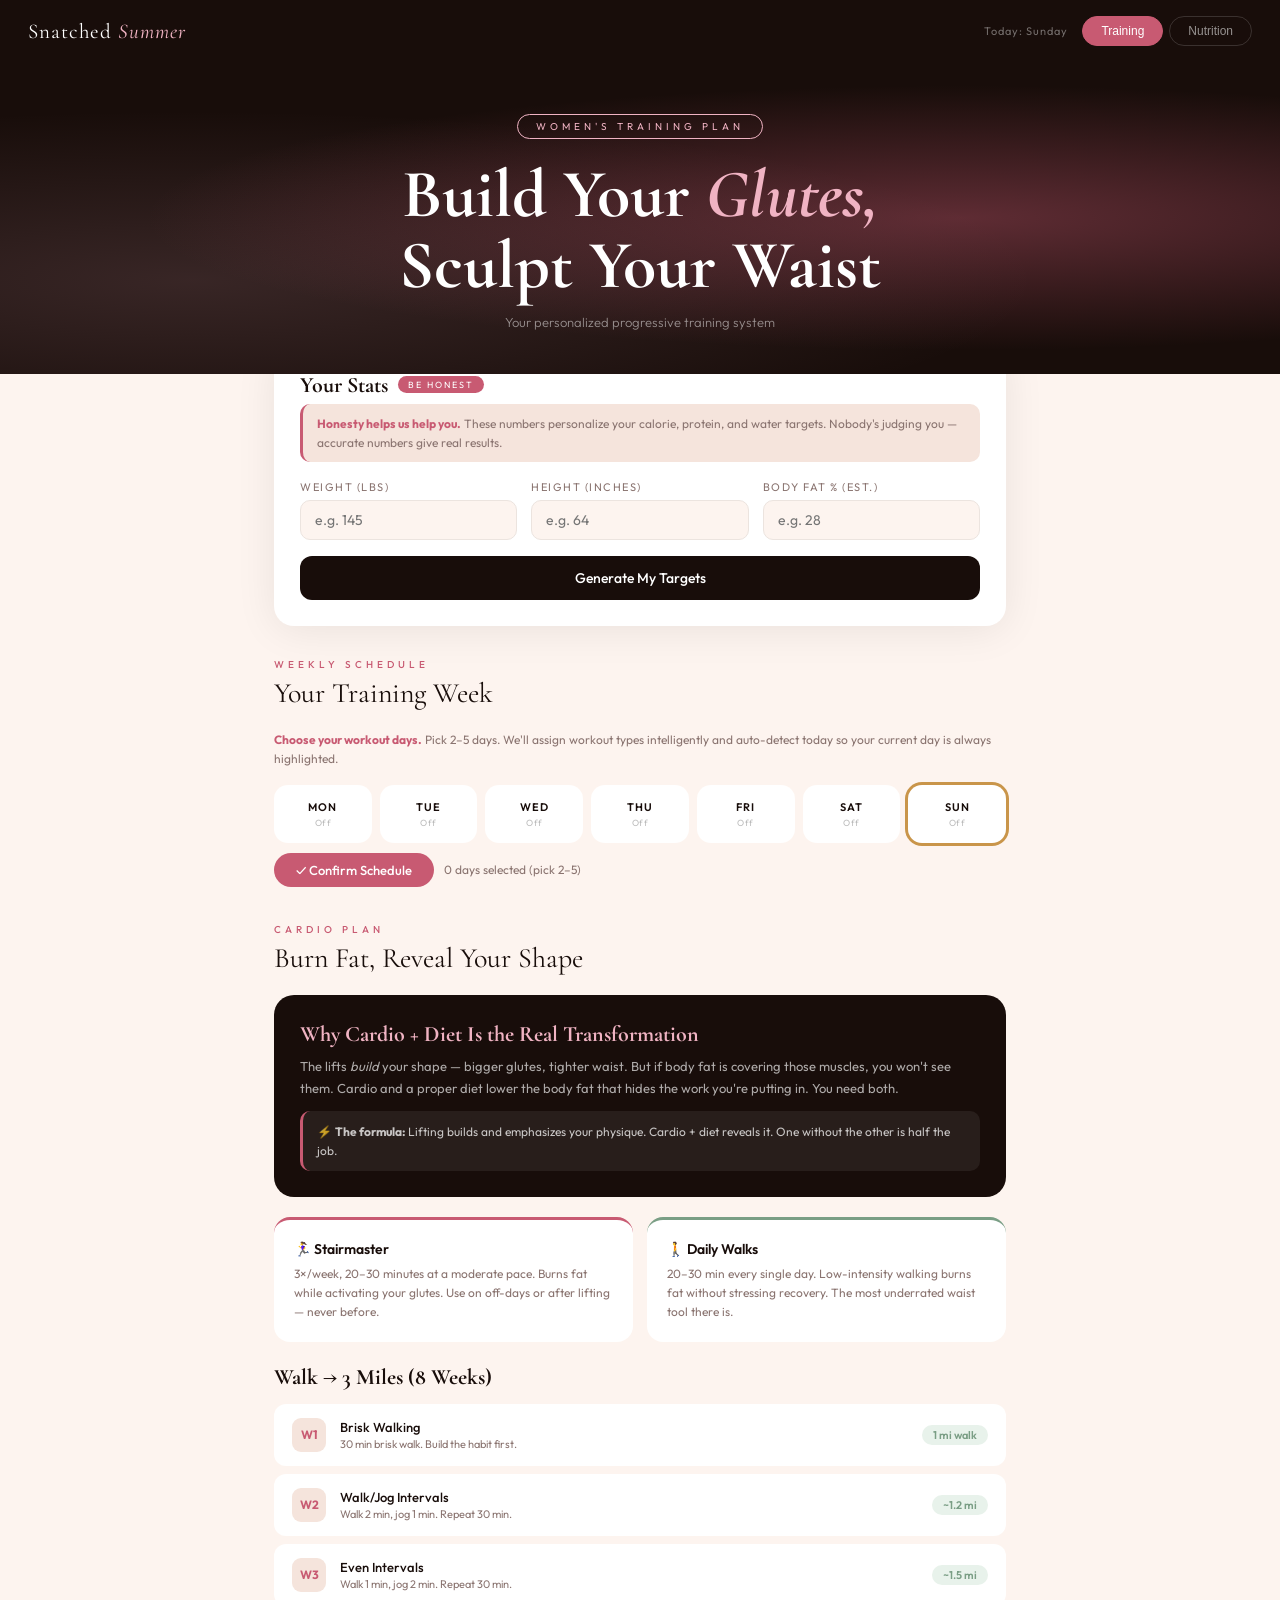
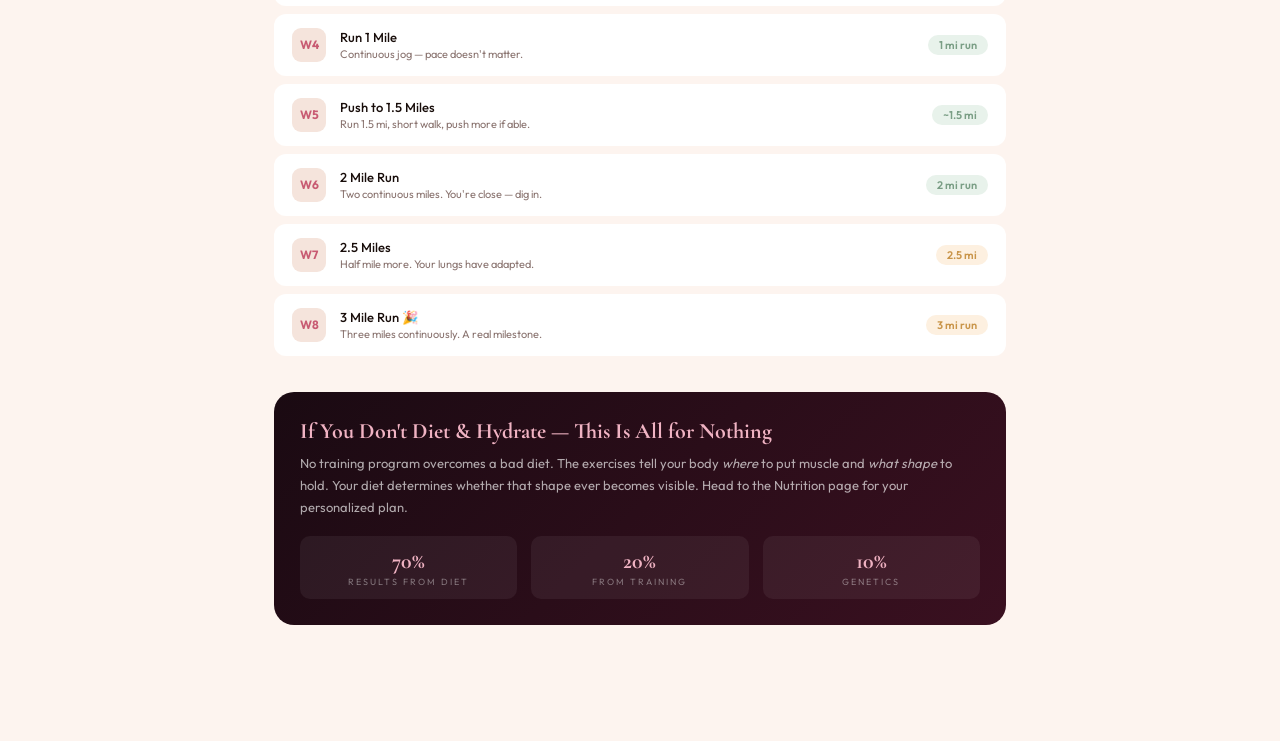
==== index.html @ 0fcd96d8 "Rename snatched_summer.html to index.html" ====
<!DOCTYPE html>
<html lang="en">
<head>
<meta charset="UTF-8">
<meta name="viewport" content="width=device-width, initial-scale=1.0">
<title>Snatched Summer</title>
<link href="https://fonts.googleapis.com/css2?family=Cormorant+Garamond:ital,wght@0,600;0,700;1,600&family=Outfit:wght@300;400;500;600&display=swap" rel="stylesheet">
<style>
:root{
  --bg:#fdf4ef;--deep:#180d0a;--rose:#c85a72;--blush:#f0b3c3;
  --nude:#f5e4dc;--sage:#7a9e85;--gold:#c9954a;--card:#fff;--text2:#8a7470;
}
*{margin:0;padding:0;box-sizing:border-box;}
body{background:var(--bg);color:var(--deep);font-family:'Outfit',sans-serif;min-height:100vh;}

/* NAV */
.nav{display:flex;align-items:center;justify-content:space-between;padding:16px 28px;background:var(--deep);position:sticky;top:0;z-index:200;}
.nav-logo{font-family:'Cormorant Garamond',serif;font-size:21px;color:#fff;letter-spacing:1px;}
.nav-logo span{color:var(--blush);font-style:italic;}
.nav-tabs{display:flex;gap:6px;}
.nav-tab{padding:7px 18px;border-radius:100px;font-size:12px;font-weight:500;cursor:pointer;border:1.5px solid rgba(255,255,255,0.15);color:rgba(255,255,255,0.55);background:transparent;transition:all .2s;}
.nav-tab.active{background:var(--rose);border-color:var(--rose);color:#fff;}
.nav-day{font-size:11px;color:rgba(255,255,255,.4);letter-spacing:1px;}

/* PAGES */
.page{display:none;animation:fadeIn .4s ease;}
.page.active{display:block;}
@keyframes fadeIn{from{opacity:0;transform:translateY(10px);}to{opacity:1;transform:translateY(0);}}

/* HERO */
.hero{background:var(--deep);padding:52px 32px 44px;position:relative;overflow:hidden;text-align:center;}
.hero::before{content:'';position:absolute;inset:0;background:radial-gradient(ellipse at 75% 50%,rgba(200,90,114,.4) 0%,transparent 60%),radial-gradient(ellipse at 15% 70%,rgba(240,179,195,.15) 0%,transparent 55%);}
.hero-inner{position:relative;max-width:680px;margin:0 auto;}
.hero-pill{display:inline-block;border:1px solid var(--blush);color:var(--blush);font-size:10px;letter-spacing:4px;text-transform:uppercase;padding:5px 18px;border-radius:100px;margin-bottom:20px;}
.hero h1{font-family:'Cormorant Garamond',serif;font-size:clamp(36px,7vw,68px);color:#fff;line-height:1.05;}
.hero h1 em{color:var(--blush);}
.hero-sub{color:rgba(255,255,255,.5);font-size:13px;margin-top:12px;font-weight:300;}

/* CARDS & LAYOUT */
.stats-box{max-width:780px;margin:-28px auto 32px;padding:0 24px;}
.stats-card{background:#fff;border-radius:20px;padding:26px;box-shadow:0 4px 40px rgba(0,0,0,.08);}
.stats-header{display:flex;align-items:center;gap:10px;margin-bottom:6px;}
.stats-header h2{font-family:'Cormorant Garamond',serif;font-size:22px;}
.stats-tag{background:var(--rose);color:#fff;font-size:9px;letter-spacing:2px;text-transform:uppercase;padding:3px 10px;border-radius:100px;}
.honest-note{font-size:12px;color:var(--text2);margin-bottom:18px;line-height:1.6;padding:10px 14px;background:var(--nude);border-radius:10px;border-left:3px solid var(--rose);}
.honest-note strong{color:var(--rose);}
.inputs-row{display:grid;grid-template-columns:1fr 1fr 1fr;gap:14px;}
.inp-group label{font-size:11px;letter-spacing:1.5px;text-transform:uppercase;color:var(--text2);display:block;margin-bottom:6px;}
.inp-group input,.inp-group select{width:100%;border:1.5px solid #ece4df;border-radius:10px;padding:10px 14px;font-size:14px;font-family:'Outfit',sans-serif;background:var(--bg);color:var(--deep);outline:none;transition:border-color .2s;}
.inp-group input:focus,.inp-group select:focus{border-color:var(--rose);}
.stats-btn{margin-top:16px;width:100%;background:var(--deep);color:#fff;border:none;border-radius:12px;padding:13px;font-size:14px;font-weight:500;cursor:pointer;font-family:'Outfit',sans-serif;transition:background .2s;}
.stats-btn:hover{background:var(--rose);}
.stats-result{margin-top:14px;padding:14px 18px;background:linear-gradient(135deg,var(--deep),#3a1520);border-radius:12px;color:#fff;font-size:13px;line-height:1.8;display:none;}
.stats-result.show{display:block;}
.stats-result strong{color:var(--blush);}

.content{max-width:780px;margin:0 auto;padding:0 24px 80px;}
.sec-label{font-size:10px;letter-spacing:4px;text-transform:uppercase;color:var(--rose);margin-bottom:5px;font-weight:500;}
.sec-title{font-family:'Cormorant Garamond',serif;font-size:28px;margin-bottom:20px;}

/* WEEK STRIP */
.week-strip{display:grid;grid-template-columns:repeat(7,1fr);gap:8px;margin-bottom:10px;}
.day-pill{background:var(--card);border:2px solid transparent;border-radius:14px;padding:13px 5px;text-align:center;cursor:pointer;transition:all .2s;user-select:none;}
.day-pill:hover:not(.rest-day){border-color:var(--blush);transform:translateY(-1px);}
.day-pill.viewing{background:var(--deep) !important;border-color:var(--deep) !important;}
.day-pill.viewing .dp-name{color:var(--blush);}
.day-pill.viewing .dp-type{color:rgba(255,255,255,.5);}
.day-pill.workout-day{border-color:var(--rose);}
.day-pill.workout-day .dp-type{color:var(--rose);}
.day-pill.rest-day{background:var(--nude);cursor:default;}
.day-pill.selected-build{background:var(--rose);border-color:var(--rose);}
.day-pill.selected-build .dp-name,.day-pill.selected-build .dp-type{color:#fff;}
.day-pill.today-marker{box-shadow:0 0 0 3px var(--gold);}
.dp-name{font-size:11px;font-weight:600;letter-spacing:1px;text-transform:uppercase;}
.dp-type{font-size:9px;color:#bbb;margin-top:3px;letter-spacing:.5px;}
.today-label{font-size:10px;color:var(--gold);text-align:center;margin-bottom:16px;letter-spacing:1px;}

/* BUILDER */
.schedule-hint{font-size:12px;color:var(--text2);margin-bottom:16px;line-height:1.6;}
.schedule-hint strong{color:var(--rose);}
.builder-actions{display:flex;gap:10px;margin-bottom:32px;flex-wrap:wrap;align-items:center;}
.build-btn{padding:9px 22px;border-radius:100px;font-size:13px;font-weight:500;cursor:pointer;border:none;font-family:'Outfit',sans-serif;transition:all .2s;}
.build-btn.primary{background:var(--rose);color:#fff;}
.build-btn.primary:hover{background:#a8445a;}
.build-btn.secondary{background:var(--nude);color:var(--rose);}
.build-btn.secondary:hover{background:#ead4c8;}
.build-btn.ghost{background:transparent;color:var(--text2);border:1.5px solid #ddd;}
.build-count{font-size:12px;color:var(--text2);padding:8px 0;}
.schedule-legend{display:flex;gap:16px;flex-wrap:wrap;margin-bottom:20px;}
.legend-item{display:flex;align-items:center;gap:6px;font-size:11px;color:var(--text2);}
.legend-dot{width:10px;height:10px;border-radius:50%;}
.legend-dot.ld-w{background:var(--rose);}
.legend-dot.ld-r{background:#d4c5be;}
.legend-dot.ld-v{background:var(--deep);}
.legend-dot.ld-t{background:var(--gold);}

/* WORKOUT PANEL */
.workout-panel{min-height:280px;}
.workout-section{display:none;}
.workout-section.active{display:block;animation:fadeIn .3s ease;}
.ex-grid{display:grid;gap:14px;margin-bottom:28px;}
.ex-card{background:var(--card);border-radius:16px;padding:18px 20px;display:grid;grid-template-columns:46px 1fr;align-items:start;gap:14px;border:1.5px solid transparent;transition:all .2s;}
.ex-card:hover{border-color:var(--blush);box-shadow:0 4px 20px rgba(200,90,114,.08);}
.ex-num{width:46px;height:46px;background:var(--nude);border-radius:12px;display:flex;align-items:center;justify-content:center;font-family:'Cormorant Garamond',serif;font-size:19px;font-weight:700;color:var(--rose);flex-shrink:0;margin-top:2px;}
.ex-card.star .ex-num{background:var(--deep);color:var(--blush);}
.ex-body{display:flex;flex-direction:column;gap:6px;}
.ex-top{display:flex;align-items:center;justify-content:space-between;gap:10px;flex-wrap:wrap;}
.ex-info h3{font-size:14px;font-weight:500;}
.ex-info p{font-size:11.5px;color:var(--text2);line-height:1.5;margin-top:3px;}
.ex-badge{background:var(--nude);border-radius:100px;padding:4px 12px;font-size:11px;font-weight:600;color:var(--rose);white-space:nowrap;flex-shrink:0;}
.ex-card.star .ex-badge{background:var(--blush);color:var(--deep);}
.ex-progress-row{display:flex;align-items:center;gap:10px;flex-wrap:wrap;}
.ex-weight-tag{background:#f0f8f2;color:var(--sage);font-size:11px;font-weight:600;padding:3px 10px;border-radius:100px;}
.ex-week-tag{background:#fdf0e0;color:var(--gold);font-size:10px;padding:3px 10px;border-radius:100px;}
.progress-bar-wrap{height:4px;background:#f0e8e5;border-radius:10px;overflow:hidden;margin-top:4px;}
.progress-bar{height:4px;background:linear-gradient(90deg,var(--rose),var(--blush));border-radius:10px;transition:width .6s ease;}

.rest-card{background:var(--nude);border-radius:16px;padding:28px;text-align:center;}
.rest-card h3{font-family:'Cormorant Garamond',serif;font-size:24px;margin-bottom:8px;}
.rest-card p{font-size:13px;color:var(--text2);line-height:1.7;}

/* PROGRESS BANNER */
.progress-banner{background:linear-gradient(135deg,var(--deep),#2e1020);border-radius:16px;padding:20px 22px;margin-bottom:28px;display:flex;align-items:center;gap:16px;flex-wrap:wrap;}
.pb-text h3{font-family:'Cormorant Garamond',serif;font-size:20px;color:#fff;margin-bottom:3px;}
.pb-text p{font-size:12px;color:rgba(255,255,255,.55);}
.pb-stats{display:flex;gap:20px;margin-left:auto;}
.pb-stat{text-align:center;}
.pb-num{font-family:'Cormorant Garamond',serif;font-size:22px;color:var(--blush);font-weight:700;}
.pb-label{font-size:9px;color:rgba(255,255,255,.4);text-transform:uppercase;letter-spacing:1.5px;}

/* MILESTONE CARD */
.milestone-card{border-radius:16px;padding:24px;text-align:center;margin-bottom:28px;border:2px dashed;}
.milestone-card.goal-reached{background:#f0f8f2;border-color:var(--sage);}
.milestone-card.plateau{background:#fdf6e8;border-color:var(--gold);}
.milestone-card h3{font-family:'Cormorant Garamond',serif;font-size:22px;margin-bottom:8px;}
.milestone-card p{font-size:13px;color:var(--text2);line-height:1.7;max-width:500px;margin:0 auto 16px;}
.restart-btn{padding:10px 24px;border-radius:100px;border:none;cursor:pointer;font-size:13px;font-weight:500;font-family:'Outfit',sans-serif;background:var(--deep);color:#fff;transition:all .2s;}
.restart-btn:hover{background:var(--rose);}

/* FITNESS TEST MODAL */
.modal-overlay{position:fixed;inset:0;background:rgba(24,13,10,.7);z-index:500;display:flex;align-items:center;justify-content:center;padding:20px;backdrop-filter:blur(4px);}
.modal-overlay.hidden{display:none;}
.modal{background:#fff;border-radius:24px;width:100%;max-width:600px;max-height:90vh;overflow-y:auto;padding:32px;}
.modal-header{margin-bottom:20px;}
.modal-header h2{font-family:'Cormorant Garamond',serif;font-size:28px;margin-bottom:6px;}
.modal-header p{font-size:13px;color:var(--text2);line-height:1.6;}
.test-step{display:none;}
.test-step.active{display:block;animation:fadeIn .3s ease;}
.test-ex{background:var(--nude);border-radius:14px;padding:18px;margin-bottom:16px;}
.test-ex h4{font-size:14px;font-weight:600;margin-bottom:4px;}
.test-ex p{font-size:12px;color:var(--text2);line-height:1.5;margin-bottom:12px;}
.test-input-row{display:grid;grid-template-columns:1fr 1fr;gap:10px;}
.test-input-row label{font-size:10px;letter-spacing:1.5px;text-transform:uppercase;color:var(--text2);display:block;margin-bottom:5px;}
.test-input-row input{width:100%;border:1.5px solid #ddd;border-radius:8px;padding:9px 12px;font-size:14px;font-family:'Outfit',sans-serif;background:#fff;color:var(--deep);outline:none;}
.test-input-row input:focus{border-color:var(--rose);}
.modal-nav{display:flex;justify-content:space-between;align-items:center;margin-top:20px;gap:10px;}
.modal-btn{padding:10px 24px;border-radius:100px;border:none;cursor:pointer;font-size:13px;font-weight:500;font-family:'Outfit',sans-serif;transition:all .2s;}
.modal-btn.primary{background:var(--rose);color:#fff;}
.modal-btn.primary:hover{background:#a8445a;}
.modal-btn.secondary{background:var(--nude);color:var(--text2);}
.modal-step-count{font-size:12px;color:var(--text2);}
.test-progress{height:4px;background:#f0e8e5;border-radius:10px;margin-bottom:22px;overflow:hidden;}
.test-progress-fill{height:4px;background:var(--rose);border-radius:10px;transition:width .4s ease;}

/* CARDIO */
.cardio-block{margin:36px 0;}
.cardio-intro{background:var(--deep);border-radius:20px;padding:26px;color:#fff;margin-bottom:20px;}
.cardio-intro h3{font-family:'Cormorant Garamond',serif;font-size:22px;color:var(--blush);margin-bottom:8px;}
.cardio-intro p{font-size:13px;color:rgba(255,255,255,.65);line-height:1.7;}
.fat-note{margin-top:12px;padding:11px 14px;background:rgba(255,255,255,.07);border-radius:10px;border-left:3px solid var(--rose);font-size:12px;color:rgba(255,255,255,.75);line-height:1.6;}
.cardio-grid{display:grid;grid-template-columns:1fr 1fr;gap:14px;}
.cardio-card{background:var(--card);border-radius:16px;padding:20px;border-top:3px solid var(--rose);}
.cardio-card.sage{border-top-color:var(--sage);}
.cardio-card h4{font-size:14px;font-weight:600;margin-bottom:6px;}
.cardio-card p{font-size:12px;color:var(--text2);line-height:1.6;}
.run-prog{margin-top:22px;}
.run-prog h3{font-family:'Cormorant Garamond',serif;font-size:22px;margin-bottom:14px;}
.run-weeks{display:grid;gap:8px;}
.run-week{background:var(--card);border-radius:12px;padding:14px 18px;display:grid;grid-template-columns:34px 1fr auto;align-items:center;gap:14px;}
.rw-num{width:34px;height:34px;background:var(--nude);border-radius:9px;display:flex;align-items:center;justify-content:center;font-weight:700;font-size:12px;color:var(--rose);flex-shrink:0;}
.rw-info h4{font-size:13px;font-weight:500;margin-bottom:2px;}
.rw-info p{font-size:11px;color:var(--text2);}
.rw-badge{font-size:11px;font-weight:600;color:var(--sage);background:#e8f2eb;padding:3px 11px;border-radius:100px;white-space:nowrap;}
.rw-badge.gold{color:var(--gold);background:#fdf0e0;}

/* DIET WARNING */
.diet-warning{background:linear-gradient(135deg,#1a0a12,#3a1020);border-radius:20px;padding:26px;margin:36px 0;color:#fff;}
.diet-warning h3{font-family:'Cormorant Garamond',serif;font-size:22px;color:var(--blush);margin-bottom:8px;}
.diet-warning p{font-size:13px;color:rgba(255,255,255,.65);line-height:1.7;}
.dw-stats{display:grid;grid-template-columns:1fr 1fr 1fr;gap:14px;margin-top:18px;}
.dw-stat{text-align:center;padding:12px;background:rgba(255,255,255,.06);border-radius:10px;}
.dw-stat-num{font-family:'Cormorant Garamond',serif;font-size:22px;color:var(--blush);font-weight:700;}
.dw-stat-label{font-size:9px;color:rgba(255,255,255,.4);letter-spacing:2px;text-transform:uppercase;margin-top:2px;}

/* ===== DIET PAGE ===== */
.diet-hero{background:linear-gradient(135deg,var(--deep),#2a0f1a);padding:52px 32px 44px;text-align:center;position:relative;overflow:hidden;}
.diet-hero::before{content:'';position:absolute;inset:0;background:radial-gradient(ellipse at 30% 60%,rgba(122,158,133,.25) 0%,transparent 60%);}
.diet-hero-inner{position:relative;max-width:640px;margin:0 auto;}
.diet-hero h1{font-family:'Cormorant Garamond',serif;font-size:clamp(34px,6vw,62px);color:#fff;line-height:1.1;}
.diet-hero h1 em{color:var(--sage);font-style:italic;}
.diet-hero p{color:rgba(255,255,255,.5);font-size:13px;margin-top:12px;}
.diet-stats-box{max-width:780px;margin:-28px auto 32px;padding:0 24px;}
.diet-stats-card{background:#fff;border-radius:20px;padding:26px;box-shadow:0 4px 40px rgba(0,0,0,.08);}
.diet-stats-card h2{font-family:'Cormorant Garamond',serif;font-size:22px;margin-bottom:6px;}
.sage-note{font-size:12px;color:var(--text2);margin-bottom:18px;line-height:1.6;padding:10px 14px;background:#f0f8f2;border-radius:10px;border-left:3px solid var(--sage);}
.sage-note strong{color:var(--sage);}
.diet-inputs{display:grid;grid-template-columns:1fr 1fr 1fr 1fr;gap:12px;}
.diet-btn{margin-top:14px;width:100%;background:var(--sage);color:#fff;border:none;border-radius:12px;padding:13px;font-size:14px;font-weight:500;cursor:pointer;font-family:'Outfit',sans-serif;transition:background .2s;}
.diet-btn:hover{background:#5c8068;}
.diet-result{margin-top:16px;display:none;}
.diet-result.show{display:block;}
.diet-plan-grid{display:grid;grid-template-columns:1fr 1fr;gap:12px;margin-bottom:16px;}
.dp-card{background:var(--card);border-radius:14px;padding:20px;border-top:3px solid var(--sage);}
.dp-card.rose-t{border-top-color:var(--rose);}
.dp-card.gold-t{border-top-color:var(--gold);}
.dp-card h4{font-size:11px;font-weight:600;margin-bottom:6px;text-transform:uppercase;letter-spacing:1px;color:var(--text2);}
.big-num{font-family:'Cormorant Garamond',serif;font-size:34px;font-weight:700;color:var(--deep);}
.big-unit{font-size:13px;color:var(--text2);}
.dp-card p{font-size:11.5px;color:var(--text2);margin-top:4px;line-height:1.5;}
.meal-plan{background:var(--card);border-radius:14px;padding:22px;margin-bottom:12px;}
.meal-plan h4{font-family:'Cormorant Garamond',serif;font-size:20px;margin-bottom:12px;}
.meal-row{display:flex;align-items:flex-start;gap:10px;padding:9px 0;border-bottom:1px solid #f5eeea;}
.meal-row:last-child{border-bottom:none;}
.meal-time{font-size:10px;font-weight:600;letter-spacing:1.5px;text-transform:uppercase;color:var(--rose);min-width:60px;padding-top:2px;}
.meal-text{font-size:13px;line-height:1.5;color:var(--deep);}
.meal-cals{font-size:11px;color:var(--text2);margin-left:auto;white-space:nowrap;padding-top:2px;}
.diet-content{max-width:780px;margin:0 auto;padding:0 24px 80px;}
.basics-grid{display:grid;grid-template-columns:1fr 1fr;gap:12px;margin-bottom:28px;}
.basic-card{background:var(--card);border-radius:14px;padding:20px;}
.basic-icon{font-size:24px;margin-bottom:8px;}
.basic-card h4{font-size:14px;font-weight:600;margin-bottom:5px;}
.basic-card p{font-size:12px;color:var(--text2);line-height:1.6;}
.snacks-grid{display:grid;grid-template-columns:1fr 1fr 1fr;gap:10px;margin-bottom:28px;}
.snack-card{background:var(--card);border-radius:12px;padding:16px;text-align:center;}
.snack-emoji{font-size:28px;margin-bottom:6px;}
.snack-card h4{font-size:13px;font-weight:500;margin-bottom:3px;}
.snack-card p{font-size:11px;color:var(--text2);line-height:1.5;}
.snack-badge{display:inline-block;margin-top:7px;background:var(--nude);color:var(--rose);font-size:10px;font-weight:600;padding:3px 10px;border-radius:100px;}
.hydration-bar{background:var(--deep);border-radius:18px;padding:26px;color:#fff;margin-bottom:28px;}
.hydration-bar h3{font-family:'Cormorant Garamond',serif;font-size:22px;color:#7dcfaa;margin-bottom:8px;}
.hydration-bar p{font-size:13px;color:rgba(255,255,255,.65);line-height:1.7;}
.hydration-tips{display:grid;grid-template-columns:1fr 1fr 1fr;gap:12px;margin-top:16px;}
.ht{background:rgba(255,255,255,.07);border-radius:10px;padding:12px;}
.ht-icon{font-size:18px;margin-bottom:5px;}
.ht h5{font-size:12px;font-weight:500;margin-bottom:3px;}
.ht p{font-size:11px;color:rgba(255,255,255,.5);line-height:1.5;}

@media(max-width:580px){
  .inputs-row,.diet-inputs{grid-template-columns:1fr 1fr;}
  .cardio-grid,.diet-plan-grid,.basics-grid{grid-template-columns:1fr;}
  .snacks-grid{grid-template-columns:1fr 1fr;}
  .dw-stats,.hydration-tips{grid-template-columns:1fr;}
  .week-strip{gap:4px;}
  .dp-name{font-size:9px;}
  .pb-stats{margin-left:0;width:100%;}
  .test-input-row{grid-template-columns:1fr;}
}
</style>
</head>
<body>

<!-- FITNESS TEST MODAL -->
<div class="modal-overlay hidden" id="test-modal">
  <div class="modal">
    <div class="modal-header">
      <h2>🏋️ Fitness Baseline Test</h2>
      <p>Before we build your progressive plan, we need to know your current strength. Be honest — this is your starting line, not your finish line. Every great physique started exactly where you are.</p>
    </div>
    <div class="test-progress"><div class="test-progress-fill" id="test-progress-fill" style="width:0%"></div></div>
    <div id="test-steps"></div>
    <div class="modal-nav">
      <button class="modal-btn secondary" id="test-back-btn" onclick="testNav(-1)">← Back</button>
      <span class="modal-step-count" id="test-step-count">Step 1 of 5</span>
      <button class="modal-btn primary" id="test-next-btn" onclick="testNav(1)">Next →</button>
    </div>
  </div>
</div>

<!-- NAV -->
<nav class="nav">
  <div class="nav-logo">Snatched <span>Summer</span></div>
  <div style="display:flex;align-items:center;gap:14px;">
    <span class="nav-day" id="nav-today-label"></span>
    <div class="nav-tabs">
      <button class="nav-tab active" onclick="showPage('training')">Training</button>
      <button class="nav-tab" onclick="showPage('diet')">Nutrition</button>
    </div>
  </div>
</nav>

<!-- =================== TRAINING PAGE =================== -->
<div id="page-training" class="page active">
  <div class="hero">
    <div class="hero-inner">
      <div class="hero-pill">Women's Training Plan</div>
      <h1>Build Your <em>Glutes,</em><br>Sculpt Your Waist</h1>
      <p class="hero-sub">Your personalized progressive training system</p>
    </div>
  </div>

  <!-- STATS INPUT -->
  <div class="stats-box">
    <div class="stats-card">
      <div class="stats-header">
        <h2>Your Stats</h2>
        <div class="stats-tag">Be Honest</div>
      </div>
      <p class="honest-note"><strong>Honesty helps us help you.</strong> These numbers personalize your calorie, protein, and water targets. Nobody's judging you — accurate numbers give real results.</p>
      <div class="inputs-row">
        <div class="inp-group"><label>Weight (lbs)</label><input type="number" id="t-weight" placeholder="e.g. 145"></div>
        <div class="inp-group"><label>Height (inches)</label><input type="number" id="t-height" placeholder="e.g. 64"></div>
        <div class="inp-group"><label>Body Fat % (est.)</label><input type="number" id="t-bf" placeholder="e.g. 28"></div>
      </div>
      <button class="stats-btn" onclick="calcTrainingStats()">Generate My Targets</button>
      <div class="stats-result" id="training-result"></div>
    </div>
  </div>

  <div class="content">
    <!-- PROGRESS BANNER (shown after test) -->
    <div id="progress-banner" style="display:none;"></div>
    <!-- MILESTONE (goal reached / plateau) -->
    <div id="milestone-banner" style="display:none;"></div>

    <!-- SCHEDULE -->
    <div class="sec-label">Weekly Schedule</div>
    <div class="sec-title">Your Training Week</div>
    <div id="today-hint" class="today-label" style="display:none;"></div>

    <div id="build-mode">
      <p class="schedule-hint"><strong>Choose your workout days.</strong> Pick 2–5 days. We'll assign workout types intelligently and auto-detect today so your current day is always highlighted.</p>
      <div class="week-strip" id="build-strip">
        <div class="day-pill" data-day="mon" onclick="toggleBuildDay('mon')"><div class="dp-name">Mon</div><div class="dp-type">Off</div></div>
        <div class="day-pill" data-day="tue" onclick="toggleBuildDay('tue')"><div class="dp-name">Tue</div><div class="dp-type">Off</div></div>
        <div class="day-pill" data-day="wed" onclick="toggleBuildDay('wed')"><div class="dp-name">Wed</div><div class="dp-type">Off</div></div>
        <div class="day-pill" data-day="thu" onclick="toggleBuildDay('thu')"><div class="dp-name">Thu</div><div class="dp-type">Off</div></div>
        <div class="day-pill" data-day="fri" onclick="toggleBuildDay('fri')"><div class="dp-name">Fri</div><div class="dp-type">Off</div></div>
        <div class="day-pill" data-day="sat" onclick="toggleBuildDay('sat')"><div class="dp-name">Sat</div><div class="dp-type">Off</div></div>
        <div class="day-pill" data-day="sun" onclick="toggleBuildDay('sun')"><div class="dp-name">Sun</div><div class="dp-type">Off</div></div>
      </div>
      <div class="builder-actions">
        <button class="build-btn primary" onclick="confirmSchedule()">✓ Confirm Schedule</button>
        <span class="build-count" id="build-count">0 days selected (pick 2–5)</span>
      </div>
    </div>

    <div id="view-mode" style="display:none;">
      <div class="schedule-legend">
        <div class="legend-item"><div class="legend-dot ld-w"></div>Workout Day</div>
        <div class="legend-item"><div class="legend-dot ld-r"></div>Rest Day</div>
        <div class="legend-item"><div class="legend-dot ld-v"></div>Viewing</div>
        <div class="legend-item"><div class="legend-dot ld-t"></div>Today</div>
      </div>
      <div class="week-strip" id="view-strip"></div>
      <div class="builder-actions">
        <button class="build-btn secondary" onclick="resetSchedule()">✎ Change Schedule</button>
        <button class="build-btn ghost" onclick="openTestModal()">↺ Redo Baseline Test</button>
      </div>
    </div>

    <!-- WORKOUT PANEL -->
    <div class="workout-panel" id="workout-panel" style="display:none;">
      <!-- glutes -->
      <div class="workout-section" id="ws-glutes">
        <div class="sec-label" id="lbl-glutes">Day — 45 mins</div>
        <div class="sec-title">🍑 Glute Builder</div>
        <div class="ex-grid" id="exg-glutes"></div>
      </div>
      <!-- waist -->
      <div class="workout-section" id="ws-waist">
        <div class="sec-label" id="lbl-waist">Day — 40 mins</div>
        <div class="sec-title">✨ Waist Sculptor</div>
        <div class="ex-grid" id="exg-waist"></div>
      </div>
      <!-- full -->
      <div class="workout-section" id="ws-full">
        <div class="sec-label" id="lbl-full">Day — 50 mins</div>
        <div class="sec-title">💥 Full Combo</div>
        <div class="ex-grid" id="exg-full"></div>
      </div>
      <!-- active -->
      <div class="workout-section" id="ws-active">
        <div class="sec-label" id="lbl-active">Day</div>
        <div class="sec-title">🚶 Active / Cardio</div>
        <div class="rest-card">
          <h3>Low-Intensity Active Day</h3>
          <p>30–45 min walk, 20 min stairmaster, or any easy movement you enjoy. This burns fat without touching recovery. Consistency here compounds massively over 8–12 weeks.</p>
        </div>
      </div>
      <!-- rest -->
      <div class="workout-section" id="ws-rest">
        <div class="sec-title" style="margin-top:4px;">😴 Rest Day</div>
        <div class="rest-card">
          <h3>Recovery is Part of the Program</h3>
          <p>Your glutes grow on rest days. Stretch, foam roll, hydrate, prep your meals. This isn't laziness — it's required.</p>
        </div>
      </div>
    </div>

    <!-- CARDIO -->
    <div class="cardio-block">
      <div class="sec-label">Cardio Plan</div>
      <div class="sec-title">Burn Fat, Reveal Your Shape</div>
      <div class="cardio-intro">
        <h3>Why Cardio + Diet Is the Real Transformation</h3>
        <p>The lifts <em>build</em> your shape — bigger glutes, tighter waist. But if body fat is covering those muscles, you won't see them. Cardio and a proper diet lower the body fat that hides the work you're putting in. You need both.</p>
        <div class="fat-note">⚡ <strong>The formula:</strong> Lifting builds and emphasizes your physique. Cardio + diet reveals it. One without the other is half the job.</div>
      </div>
      <div class="cardio-grid">
        <div class="cardio-card">
          <h4>🏃‍♀️ Stairmaster</h4>
          <p>3×/week, 20–30 minutes at a moderate pace. Burns fat while activating your glutes. Use on off-days or after lifting — never before.</p>
        </div>
        <div class="cardio-card sage">
          <h4>🚶 Daily Walks</h4>
          <p>20–30 min every single day. Low-intensity walking burns fat without stressing recovery. The most underrated waist tool there is.</p>
        </div>
      </div>
      <div class="run-prog">
        <h3>Walk → 3 Miles (8 Weeks)</h3>
        <div class="run-weeks">
          <div class="run-week"><div class="rw-num">W1</div><div class="rw-info"><h4>Brisk Walking</h4><p>30 min brisk walk. Build the habit first.</p></div><div class="rw-badge">1 mi walk</div></div>
          <div class="run-week"><div class="rw-num">W2</div><div class="rw-info"><h4>Walk/Jog Intervals</h4><p>Walk 2 min, jog 1 min. Repeat 30 min.</p></div><div class="rw-badge">~1.2 mi</div></div>
          <div class="run-week"><div class="rw-num">W3</div><div class="rw-info"><h4>Even Intervals</h4><p>Walk 1 min, jog 2 min. Repeat 30 min.</p></div><div class="rw-badge">~1.5 mi</div></div>
          <div class="run-week"><div class="rw-num">W4</div><div class="rw-info"><h4>Run 1 Mile</h4><p>Continuous jog — pace doesn't matter.</p></div><div class="rw-badge">1 mi run</div></div>
          <div class="run-week"><div class="rw-num">W5</div><div class="rw-info"><h4>Push to 1.5 Miles</h4><p>Run 1.5 mi, short walk, push more if able.</p></div><div class="rw-badge">~1.5 mi</div></div>
          <div class="run-week"><div class="rw-num">W6</div><div class="rw-info"><h4>2 Mile Run</h4><p>Two continuous miles. You're close — dig in.</p></div><div class="rw-badge">2 mi run</div></div>
          <div class="run-week"><div class="rw-num">W7</div><div class="rw-info"><h4>2.5 Miles</h4><p>Half mile more. Your lungs have adapted.</p></div><div class="rw-badge gold">2.5 mi</div></div>
          <div class="run-week"><div class="rw-num">W8</div><div class="rw-info"><h4>3 Mile Run 🎉</h4><p>Three miles continuously. A real milestone.</p></div><div class="rw-badge gold">3 mi run</div></div>
        </div>
      </div>
    </div>

    <div class="diet-warning">
      <h3>If You Don't Diet & Hydrate — This Is All for Nothing</h3>
      <p>No training program overcomes a bad diet. The exercises tell your body <em>where</em> to put muscle and <em>what shape</em> to hold. Your diet determines whether that shape ever becomes visible. Head to the Nutrition page for your personalized plan.</p>
      <div class="dw-stats">
        <div class="dw-stat"><div class="dw-stat-num">70%</div><div class="dw-stat-label">Results from diet</div></div>
        <div class="dw-stat"><div class="dw-stat-num">20%</div><div class="dw-stat-label">From training</div></div>
        <div class="dw-stat"><div class="dw-stat-num">10%</div><div class="dw-stat-label">Genetics</div></div>
      </div>
    </div>
  </div>
</div>

<!-- =================== DIET PAGE =================== -->
<div id="page-diet" class="page">
  <div class="diet-hero">
    <div class="diet-hero-inner">
      <div class="hero-pill" style="border-color:#7a9e85;color:#7a9e85;">Nutrition Plan</div>
      <h1>Eat to <em>Reveal</em><br>Your Body</h1>
      <p>Diet is the 70%. Get this right and everything else clicks.</p>
    </div>
  </div>
  <div class="diet-stats-box">
    <div class="diet-stats-card">
      <h2>Generate Your Personal Plan</h2>
      <p class="sage-note"><strong>Honesty is everything here.</strong> Your calorie and water targets are calculated from real numbers. Underestimating hurts no one but you.</p>
      <div class="diet-inputs">
        <div class="inp-group"><label>Weight (lbs)</label><input type="number" id="d-weight" placeholder="e.g. 145"></div>
        <div class="inp-group"><label>Height (in)</label><input type="number" id="d-height" placeholder="e.g. 64"></div>
        <div class="inp-group"><label>Body Fat %</label><input type="number" id="d-bf" placeholder="e.g. 28"></div>
        <div class="inp-group"><label>Activity Level</label>
          <select id="d-activity">
            <option value="1.2">Mostly Sedentary</option>
            <option value="1.375" selected>Lightly Active (1–3x/wk)</option>
            <option value="1.55">Moderately Active (3–5x/wk)</option>
            <option value="1.725">Very Active (6–7x/wk)</option>
          </select>
        </div>
      </div>
      <button class="diet-btn" onclick="calcDiet()">Build My Nutrition Plan</button>
      <div class="diet-result" id="diet-result"></div>
    </div>
  </div>
  <div class="diet-content">
    <div class="sec-label">Diet 101</div>
    <div class="sec-title">The Only Things That Actually Matter</div>
    <div class="basics-grid">
      <div class="basic-card"><div class="basic-icon">⚖️</div><h4>Calorie Deficit = Fat Loss</h4><p>To lose body fat you need to eat fewer calories than you burn. No magic foods, no detox teas. Consistent deficit over time is the only thing that lowers body fat. Aim for 300–500 calories under maintenance.</p></div>
      <div class="basic-card"><div class="basic-icon">🥩</div><h4>Protein Protects Your Muscle</h4><p>When you diet, your body can break down muscle for energy if you don't eat enough protein. Eating ~0.7–1g per lb of lean mass keeps your glutes while fat comes off. Prioritize protein every meal.</p></div>
      <div class="basic-card"><div class="basic-icon">🍞</div><h4>Carbs Aren't the Enemy</h4><p>Carbs fuel your workouts. Without them, lifts suffer and energy crashes. Eat quality carbs — rice, oats, sweet potato, fruit — around your workouts. Don't eliminate them.</p></div>
      <div class="basic-card"><div class="basic-icon">🛑</div><h4>What Actually Kills Progress</h4><p>Liquid calories (drinks, alcohol, juices), ultra-processed snacks, skipping meals then binging, and underestimating portions. Fix these four things first — they account for most failed diets.</p></div>
    </div>
    <div class="hydration-bar">
      <h3>💧 Hydration Is Non-Negotiable</h3>
      <p>Dehydration causes bloating, makes body fat look worse, kills your energy in workouts, and slows fat loss. Proper hydration is one of the fastest ways to look leaner even before you lose fat. Goal: half your bodyweight in ounces daily, more on training days.</p>
      <div class="hydration-tips">
        <div class="ht"><div class="ht-icon">🌅</div><h5>Morning Habit</h5><p>16–24oz of water before your first meal. Every single day, no exceptions.</p></div>
        <div class="ht"><div class="ht-icon">🏃</div><h5>Around Training</h5><p>16oz before, sip during, 16–24oz after every session to replace what you sweat out.</p></div>
        <div class="ht"><div class="ht-icon">🍋</div><h5>Make It Easy</h5><p>Add lemon, cucumber, or mint if plain water is hard. Sugar-free electrolyte packets help too.</p></div>
      </div>
    </div>
    <div class="sec-label">Healthy Snacks</div>
    <div class="sec-title">Stuff That Actually Tastes Good</div>
    <div class="snacks-grid">
      <div class="snack-card"><div class="snack-emoji">🍫</div><h4>Greek Yogurt + Cocoa</h4><p>Creamy and tastes like dessert. Add dark chocolate chips.</p><div class="snack-badge">~18g protein</div></div>
      <div class="snack-card"><div class="snack-emoji">🥜</div><h4>Rice Cakes + Peanut Butter</h4><p>Crunchy, filling, won't wreck your calorie budget.</p><div class="snack-badge">~8g protein</div></div>
      <div class="snack-card"><div class="snack-emoji">🧀</div><h4>Cottage Cheese + Fruit</h4><p>Mix with pineapple or berries — surprisingly good.</p><div class="snack-badge">~20g protein</div></div>
      <div class="snack-card"><div class="snack-emoji">🥚</div><h4>Hard Boiled Eggs</h4><p>Prep a batch Sunday. Grab 2 whenever hunger hits.</p><div class="snack-badge">~12g protein</div></div>
      <div class="snack-card"><div class="snack-emoji">🍓</div><h4>Protein Smoothie</h4><p>Protein + frozen berries + almond milk. Tastes like a milkshake.</p><div class="snack-badge">~25g protein</div></div>
      <div class="snack-card"><div class="snack-emoji">🫙</div><h4>Hummus + Veggies</h4><p>Celery, carrots, bell pepper — crunchy and satisfying.</p><div class="snack-badge">~5g protein</div></div>
    </div>
  </div>
</div>

<script>
// ============================================================
// CONSTANTS
// ============================================================
const ALL_DAYS = ['mon','tue','wed','thu','fri','sat','sun'];
const DAY_LABELS = {mon:'Mon',tue:'Tue',wed:'Wed',thu:'Thu',fri:'Fri',sat:'Sat',sun:'Sun'};
const DAY_FULL = {mon:'Monday',tue:'Tuesday',wed:'Wednesday',thu:'Thursday',fri:'Friday',sat:'Saturday',sun:'Sunday'};
const JS_DAY_MAP = [6,0,1,2,3,4,5]; // JS Sunday=0 -> our index sun=6

const WORKOUT_SEQUENCES = {2:['glutes','full'],3:['glutes','waist','full'],4:['glutes','waist','full','glutes'],5:['glutes','waist','full','glutes','active']};

// Exercise definitions per workout type
const EXERCISES = {
  glutes: [
    {id:'hip_thrust', name:'Hip Thrusts / Glute Bridge', desc:'Back on bench or floor, drive hips up and squeeze hard at the top. The #1 glute exercise.', star:true, baseReps:15, baseSets:4, weightable:true, goalWeek:12},
    {id:'rdl', name:'Romanian Deadlifts', desc:'Hinge at hips, feel the hamstring/glute stretch. Keep back flat.', star:true, baseReps:12, baseSets:3, weightable:true, goalWeek:12},
    {id:'sumo_squat', name:'Sumo Squats', desc:'Wide stance, toes out, squat deep. Targets inner glutes and inner thighs.', star:false, baseReps:15, baseSets:3, weightable:true, goalWeek:12},
    {id:'kickback', name:'Donkey Kickbacks', desc:'On all fours, kick one leg straight back. Add ankle weights over time.', star:false, baseReps:20, baseSets:3, weightable:false, goalWeek:10},
    {id:'band_walk', name:'Lateral Band Walks', desc:'Mini band above knees, stay low and step side to side. Burns the side glutes.', star:false, baseReps:20, baseSets:3, weightable:false, goalWeek:10},
  ],
  waist: [
    {id:'dead_bug', name:'Dead Bug', desc:'On your back, lower opposite arm and leg while pressing lower back to floor. Best deep core exercise.', star:true, baseReps:10, baseSets:3, weightable:false, goalWeek:10},
    {id:'bicycle', name:'Bicycle Crunches', desc:'Slow and controlled — the obliques do the real work here. Do not rush.', star:true, baseReps:20, baseSets:3, weightable:false, goalWeek:10},
    {id:'side_plank_dip', name:'Side Plank + Hip Dips', desc:'Hold side plank, dip hip to floor and lift. Targets the oblique line without adding width.', star:false, baseReps:12, baseSets:3, weightable:false, goalWeek:10},
    {id:'oblique_crunch', name:'Standing Oblique Crunches', desc:'Light dumbbell, crunch elbow to same-side knee. Creates the tapered look.', star:false, baseReps:15, baseSets:3, weightable:true, goalWeek:10},
    {id:'plank', name:'Plank Hold', desc:'Elbows or hands, body in a perfectly straight line. Work up to 60+ seconds.', star:false, baseReps:null, baseSets:3, baseDuration:30, weightable:false, goalWeek:10},
  ],
  full: [
    {id:'bss', name:'Bulgarian Split Squats', desc:'Rear foot elevated on bench, front leg does the work. One of the best glute builders.', star:true, baseReps:10, baseSets:4, weightable:true, goalWeek:12},
    {id:'pull_through', name:'Band Pull-Throughs', desc:'Hinge forward, pull band through legs driving with your hips. Pure glute activation.', star:true, baseReps:15, baseSets:3, weightable:false, goalWeek:10},
    {id:'russian_twist', name:'Russian Twists', desc:'Hold a weight, lean back slightly, rotate side to side slowly.', star:false, baseReps:20, baseSets:3, weightable:true, goalWeek:10},
    {id:'sl_bridge', name:'Single-Leg Glute Bridge', desc:'Bridge with one leg raised. Forces the working glute to fire fully on its own.', star:false, baseReps:12, baseSets:3, weightable:false, goalWeek:10},
    {id:'hollow_body', name:'Hollow Body Hold', desc:'Lower back pressed to floor, arms and legs hovering. Builds deep core that draws waist inward.', star:false, baseReps:null, baseSets:3, baseDuration:20, weightable:false, goalWeek:10},
  ],
};

// All unique exercises for the test
const ALL_TEST_EXERCISES = [
  {id:'hip_thrust', name:'Hip Thrusts / Glute Bridge', desc:'How many can you do with just bodyweight? Go until form breaks.', bodyweightTest:true},
  {id:'rdl', name:'Romanian Deadlifts', desc:'Using a light dumbbell or empty barbell — what weight feels challenging for 10 reps but doable with good form?', bodyweightTest:false},
  {id:'bss', name:'Bulgarian Split Squats', desc:'Bodyweight only — how many reps on each leg before failure?', bodyweightTest:true},
  {id:'sumo_squat', name:'Sumo Squats', desc:'Bodyweight — how many reps until your legs burn out?', bodyweightTest:true},
  {id:'oblique_crunch', name:'Standing Oblique Crunches', desc:'Holding a light weight (5–10 lbs) — how many on each side?', bodyweightTest:false},
];

// ============================================================
// STATE (persisted to localStorage)
// ============================================================
const STORE_KEY = 'snatchedSummer_v2';
let appState = {
  schedule: null,          // {mon:'glutes', tue:'rest', ...}
  testDone: false,
  testResults: {},         // {exerciseId: {reps, weight}}
  weekNumber: 1,
  startDate: null,
  progressData: {},        // {exerciseId: {sets, reps, weight, progressPct}}
  journeyDone: false,
};

function saveState(){
  try{ localStorage.setItem(STORE_KEY, JSON.stringify(appState)); }catch(e){}
}
function loadState(){
  try{
    const raw = localStorage.getItem(STORE_KEY);
    if(raw){ appState = Object.assign(appState, JSON.parse(raw)); }
  }catch(e){}
}

// ============================================================
// TODAY DETECTION
// ============================================================
function getTodayKey(){
  const jsDay = new Date().getDay(); // 0=Sun
  return ALL_DAYS[JS_DAY_MAP[jsDay]];
}

function initTodayUI(){
  const today = getTodayKey();
  document.getElementById('nav-today-label').textContent = 'Today: ' + DAY_FULL[today];
  // Mark build strip
  const buildPill = document.querySelector('#build-strip [data-day="'+today+'"]');
  if(buildPill) buildPill.classList.add('today-marker');
}

// ============================================================
// PAGE NAV
// ============================================================
function showPage(p){
  document.querySelectorAll('.page').forEach(el=>el.classList.remove('active'));
  document.querySelectorAll('.nav-tab').forEach(el=>el.classList.remove('active'));
  document.getElementById('page-'+p).classList.add('active');
  document.querySelectorAll('.nav-tab')[p==='training'?0:1].classList.add('active');
  window.scrollTo({top:0,behavior:'smooth'});
}

// ============================================================
// SCHEDULE BUILDER
// ============================================================
let selectedDays = [];

function toggleBuildDay(day){
  const idx = selectedDays.indexOf(day);
  const pill = document.querySelector('#build-strip [data-day="'+day+'"]');
  if(idx===-1){
    if(selectedDays.length>=5) return;
    selectedDays.push(day);
    pill.classList.add('selected-build');
    pill.querySelector('.dp-type').textContent='Workout';
  } else {
    selectedDays.splice(idx,1);
    pill.classList.remove('selected-build');
    pill.querySelector('.dp-type').textContent='Off';
  }
  const n=selectedDays.length;
  const el=document.getElementById('build-count');
  el.textContent = n===0?'0 days selected (pick 2–5)': n===1?'1 day selected — pick at least 2': n+' days selected — looking good!';
}

function confirmSchedule(){
  if(selectedDays.length<2){ alert('Pick at least 2 workout days!'); return; }
  const ordered = ALL_DAYS.filter(d=>selectedDays.includes(d));
  const n = Math.min(ordered.length,5);
  const seq = WORKOUT_SEQUENCES[n]||WORKOUT_SEQUENCES[3];
  const sched = {};
  ALL_DAYS.forEach(d=>sched[d]='rest');
  ordered.forEach((d,i)=>{ sched[d]=seq[i]||'active'; });
  appState.schedule = sched;
  if(!appState.startDate) appState.startDate = new Date().toISOString();
  saveState();
  renderViewMode();
  // Auto-open test if not done
  if(!appState.testDone){ openTestModal(); }
  else { renderWorkouts(); autoSelectToday(); }
}

function renderViewMode(){
  document.getElementById('build-mode').style.display='none';
  document.getElementById('view-mode').style.display='block';
  document.getElementById('workout-panel').style.display='block';
  const today = getTodayKey();
  const strip = document.getElementById('view-strip');
  strip.innerHTML='';
  ALL_DAYS.forEach(day=>{
    const type = appState.schedule[day];
    const isWorkout = type!=='rest';
    const pill=document.createElement('div');
    let cls='day-pill '+(isWorkout?'workout-day':'rest-day');
    if(day===today) cls+=' today-marker';
    pill.className=cls;
    pill.setAttribute('data-day',day);
    const typeLabel = type==='rest'?'Rest': type==='glutes'?'Glutes': type==='waist'?'Waist': type==='full'?'Full': type==='active'?'Cardio':'';
    if(isWorkout) pill.onclick=()=>viewDay(day);
    else pill.style.cursor='default';
    pill.innerHTML=`<div class="dp-name">${DAY_LABELS[day]}</div><div class="dp-type">${typeLabel}</div>`;
    strip.appendChild(pill);
  });
  // Today hint
  const hint = document.getElementById('today-hint');
  const todayType = appState.schedule[today];
  if(todayType && todayType!=='rest'){
    hint.style.display='block';
    hint.textContent='📅 Today is '+DAY_FULL[today]+' — '+todayType.charAt(0).toUpperCase()+todayType.slice(1)+' day';
  } else if(todayType==='rest'){
    hint.style.display='block';
    hint.textContent='📅 Today is '+DAY_FULL[today]+' — Rest day. Recover well.';
  }
}

function autoSelectToday(){
  const today = getTodayKey();
  if(appState.schedule && appState.schedule[today] && appState.schedule[today]!=='rest'){
    viewDay(today);
  } else {
    // show first workout day
    const firstW = ALL_DAYS.find(d=>appState.schedule[d]!=='rest');
    if(firstW) viewDay(firstW);
  }
}

function viewDay(day){
  document.querySelectorAll('#view-strip .day-pill').forEach(el=>el.classList.remove('viewing'));
  const pill=document.querySelector('#view-strip [data-day="'+day+'"]');
  if(pill) pill.classList.add('viewing');
  const type = appState.schedule[day];
  document.querySelectorAll('.workout-section').forEach(el=>el.classList.remove('active'));
  const wsId = type==='rest'?'ws-rest':'ws-'+type;
  const ws=document.getElementById(wsId);
  if(ws){
    ws.classList.add('active');
    const lbl=ws.querySelector('.sec-label');
    if(lbl) lbl.textContent=DAY_FULL[day]+' — '+lbl.textContent.split('—').slice(1).join('—').trim();
  }
}

function resetSchedule(){
  selectedDays=[];
  document.querySelectorAll('#build-strip .day-pill').forEach(p=>{p.classList.remove('selected-build');p.querySelector('.dp-type').textContent='Off';});
  document.getElementById('build-count').textContent='0 days selected (pick 2–5)';
  document.getElementById('view-mode').style.display='none';
  document.getElementById('build-mode').style.display='block';
  document.getElementById('workout-panel').style.display='none';
  document.getElementById('today-hint').style.display='none';
  document.getElementById('progress-banner').style.display='none';
  document.getElementById('milestone-banner').style.display='none';
  document.querySelectorAll('.workout-section').forEach(el=>el.classList.remove('active'));
}

// ============================================================
// FITNESS TEST MODAL
// ============================================================
let testStep = 0;
let testAnswers = {};

function openTestModal(){
  testStep=0; testAnswers={};
  buildTestSteps();
  document.getElementById('test-modal').classList.remove('hidden');
  updateTestModal();
}

function buildTestSteps(){
  const container=document.getElementById('test-steps');
  container.innerHTML='';
  ALL_TEST_EXERCISES.forEach((ex,i)=>{
    const div=document.createElement('div');
    div.className='test-step'+(i===0?' active':'');
    div.id='test-step-'+i;
    div.innerHTML=`
    <div class="test-ex">
      <h4>${ex.name}</h4>
      <p>${ex.desc}</p>
      <div class="test-input-row">
        ${ex.bodyweightTest
          ? `<div><label>Reps to Failure</label><input type="number" id="test-reps-${ex.id}" placeholder="e.g. 12" min="1"></div>
             <div><label>Notes (optional)</label><input type="text" id="test-note-${ex.id}" placeholder="How did it feel?"></div>`
          : `<div><label>Comfortable Weight (lbs)</label><input type="number" id="test-weight-${ex.id}" placeholder="e.g. 30" min="0"></div>
             <div><label>Reps Completed</label><input type="number" id="test-reps-${ex.id}" placeholder="e.g. 10" min="1"></div>`
        }
      </div>
    </div>`;
    container.appendChild(div);
  });
  // Final summary step
  const finalDiv=document.createElement('div');
  finalDiv.className='test-step';
  finalDiv.id='test-step-'+ALL_TEST_EXERCISES.length;
  finalDiv.innerHTML=`
  <div style="text-align:center;padding:20px 0;">
    <div style="font-size:48px;margin-bottom:16px;">🎯</div>
    <h3 style="font-family:'Cormorant Garamond',serif;font-size:26px;margin-bottom:10px;">Baseline Set.</h3>
    <p style="font-size:14px;color:var(--text2);line-height:1.7;max-width:400px;margin:0 auto 16px;">Your starting weights and reps are locked in. We'll increase your load every 1–2 weeks as you get stronger. Your only job is to show up.</p>
    <p style="font-size:12px;color:var(--text2);">Progress unlocks week by week. Hit Confirm to start your journey.</p>
  </div>`;
  container.appendChild(finalDiv);
}

function testNav(dir){
  const total = ALL_TEST_EXERCISES.length+1;
  if(dir===1 && testStep<ALL_TEST_EXERCISES.length){
    // save current answers
    const ex=ALL_TEST_EXERCISES[testStep];
    const repsEl=document.getElementById('test-reps-'+ex.id);
    const weightEl=document.getElementById('test-weight-'+ex.id);
    testAnswers[ex.id]={
      reps: repsEl?parseInt(repsEl.value)||0:0,
      weight: weightEl?parseFloat(weightEl.value)||0:0,
    };
  }
  if(dir===1 && testStep===ALL_TEST_EXERCISES.length){
    // CONFIRM — save results
    processTestResults();
    document.getElementById('test-modal').classList.add('hidden');
    return;
  }
  const newStep = Math.max(0, Math.min(total-1, testStep+dir));
  document.getElementById('test-step-'+testStep).classList.remove('active');
  testStep=newStep;
  document.getElementById('test-step-'+testStep).classList.add('active');
  updateTestModal();
}

function updateTestModal(){
  const total=ALL_TEST_EXERCISES.length+1;
  document.getElementById('test-step-count').textContent='Step '+(testStep+1)+' of '+total;
  document.getElementById('test-progress-fill').style.width=((testStep+1)/total*100)+'%';
  document.getElementById('test-back-btn').style.opacity=testStep===0?'0.3':'1';
  document.getElementById('test-next-btn').textContent=testStep===ALL_TEST_EXERCISES.length?'✓ Start My Journey →':'Next →';
}

function processTestResults(){
  appState.testDone=true;
  appState.testResults=testAnswers;
  appState.weekNumber=1;
  // Calculate starting weights per exercise
  ALL_TEST_EXERCISES.forEach(ex=>{
    const ans=testAnswers[ex.id]||{reps:0,weight:0};
    if(ex.bodyweightTest){
      // Start them at bodyweight, reps = their test reps - 3 (don't burn them out)
      appState.testResults[ex.id]={weight:0, startReps:Math.max(5,ans.reps-3)};
    } else {
      appState.testResults[ex.id]={weight:ans.weight||10, startReps:ans.reps||8};
    }
  });
  saveState();
  renderWorkouts();
  renderProgressBanner();
  autoSelectToday();
}

// ============================================================
// PROGRESSIVE OVERLOAD ALGORITHM
// ============================================================
// Every 2 weeks: +1 rep on non-weighted exercises
// Every 2 weeks: +5 lbs on weighted exercises (or +2.5 if small muscle)
// Every 4 weeks: +1 set (up to 5 sets max)
// Goal at week 12: sets/reps 20-30% above baseline
// After goal reached: plateau maintenance
// Plateau detected: if weekNumber > goalWeek and progressing slowly

function calcProgress(exDef, weekNum){
  const tr = appState.testResults[exDef.id];
  if(!tr) return {sets:exDef.baseSets, reps:exDef.baseReps||exDef.baseDuration, weight:0, pct:0};

  const startReps = tr.startReps || exDef.baseReps || exDef.baseDuration || 10;
  const startWeight = tr.weight || 0;
  const goalWeek = exDef.goalWeek || 12;
  const w = Math.min(weekNum, goalWeek);

  // Reps increase: +1 every 2 weeks for bodyweight, capped at startReps+10
  const repBonus = Math.floor((w-1)/2);
  const targetReps = exDef.baseDuration
    ? Math.min(startReps + repBonus*5, startReps+30)   // duration seconds
    : Math.min(startReps + repBonus, startReps+10);

  // Weight increase: +5 lbs every 2 weeks for weighted exercises
  const weightBonus = exDef.weightable && startWeight>0 ? Math.floor((w-1)/2)*5 : 0;
  const targetWeight = startWeight + weightBonus;

  // Sets: +1 every 4 weeks, up to 5
  const setSBonus = Math.floor((w-1)/4);
  const targetSets = Math.min(exDef.baseSets + setSBonus, 5);

  // Progress pct toward goal
  const maxRep = startReps+10;
  const pct = Math.min(100, Math.round(((targetReps-startReps)/(maxRep-startReps||1))*100));

  return {sets:targetSets, reps:targetReps, weight:targetWeight, pct};
}

function getExBadgeText(exDef, prog){
  if(exDef.baseDuration){
    return `${prog.sets} × ${prog.reps}s`;
  }
  const repsStr = exDef.id==='kickback'||exDef.id==='band_walk'||exDef.id==='dead_bug'||exDef.id==='bicycle'||exDef.id==='side_plank_dip'||exDef.id==='oblique_crunch'||exDef.id==='sl_bridge'
    ? `${prog.reps} ea.` : `${prog.reps}`;
  return `${prog.sets} × ${repsStr}`;
}

// ============================================================
// RENDER WORKOUTS WITH PROGRESSIVE DATA
// ============================================================
function renderWorkouts(){
  ['glutes','waist','full'].forEach(type=>{
    const grid=document.getElementById('exg-'+type);
    if(!grid) return;
    grid.innerHTML='';
    EXERCISES[type].forEach((ex,i)=>{
      const prog = appState.testDone ? calcProgress(ex, appState.weekNumber) : {sets:ex.baseSets,reps:ex.baseReps||ex.baseDuration,weight:0,pct:0};
      const badgeText = getExBadgeText(ex, prog);
      const showWeight = appState.testDone && ex.weightable && prog.weight>0;
      const showProg = appState.testDone;
      const card=document.createElement('div');
      card.className='ex-card'+(ex.star?' star':'');
      card.innerHTML=`
        <div class="ex-num">${i+1}</div>
        <div class="ex-body">
          <div class="ex-top">
            <div class="ex-info"><h3>${ex.name}</h3><p>${ex.desc}</p></div>
            <div class="ex-badge">${badgeText}</div>
          </div>
          ${showProg?`
          <div class="ex-progress-row">
            ${showWeight?`<span class="ex-weight-tag">🏋️ ${prog.weight} lbs</span>`:''}
            <span class="ex-week-tag">Week ${appState.weekNumber}</span>
          </div>
          <div class="progress-bar-wrap"><div class="progress-bar" style="width:${prog.pct}%"></div></div>`:''}
        </div>`;
      grid.appendChild(card);
    });
  });
}

function renderProgressBanner(){
  const el=document.getElementById('progress-banner');
  if(!appState.testDone){el.style.display='none';return;}
  const weeksSinceStart = appState.startDate ? Math.floor((Date.now()-new Date(appState.startDate))/(7*86400000))+1 : appState.weekNumber;
  // Check for goal reached or plateau
  const allGoalWeeks = Object.values(EXERCISES).flat().map(e=>e.goalWeek||12);
  const avgGoal = Math.round(allGoalWeeks.reduce((a,b)=>a+b,0)/allGoalWeeks.length);
  const milestoneEl=document.getElementById('milestone-banner');
  if(appState.weekNumber>avgGoal && !appState.journeyDone){
    milestoneEl.style.display='block';
    milestoneEl.innerHTML=`
    <div class="milestone-card goal-reached">
      <h3>🌟 You've Hit Your Physique Goals!</h3>
      <p>You've been consistent for ${appState.weekNumber} weeks and reached the target progression. You're now in maintenance mode — keep doing what you're doing to hold your physique. Whenever you want a new challenge, a fresh start is always waiting for you.</p>
      <button class="restart-btn" onclick="restartJourney()">✨ Start a New Chapter</button>
    </div>`;
  } else if(appState.weekNumber>avgGoal){
    milestoneEl.style.display='block';
    milestoneEl.innerHTML=`
    <div class="milestone-card plateau">
      <h3>💪 Maintenance Mode</h3>
      <p>You've reached your target level. Keep hitting the same workouts to maintain your physique. Ready to push further? Start a new phase.</p>
      <button class="restart-btn" onclick="restartJourney()">↺ Begin a New Phase</button>
    </div>`;
  } else {
    milestoneEl.style.display='none';
  }
  el.style.display='block';
  const totalExercises = Object.values(EXERCISES).flat().length;
  const avgPct = Math.round(Object.values(EXERCISES).flat().reduce((sum,ex)=>{
    return sum+calcProgress(ex,appState.weekNumber).pct;
  },0)/totalExercises);
  el.innerHTML=`
  <div class="progress-banner">
    <div class="pb-text">
      <h3>Your Journey</h3>
      <p>Week ${appState.weekNumber} · Weights & reps auto-adjusted</p>
    </div>
    <div class="pb-stats">
      <div class="pb-stat"><div class="pb-num">${appState.weekNumber}</div><div class="pb-label">Week</div></div>
      <div class="pb-stat"><div class="pb-num">${avgPct}%</div><div class="pb-label">Progress</div></div>
    </div>
  </div>`;
  // Advance week on each page load (simplified: based on real date math)
  if(appState.startDate){
    const realWeek = Math.max(1,Math.floor((Date.now()-new Date(appState.startDate))/(7*86400000))+1);
    if(realWeek!==appState.weekNumber){
      appState.weekNumber=realWeek;
      saveState();
      renderWorkouts();
    }
  }
}

function restartJourney(){
  if(!confirm('Ready to start a new chapter? Your schedule will stay — we\'ll just reset your week counter and baseline. This is always a good thing. 🌟')) return;
  appState.weekNumber=1;
  appState.startDate=new Date().toISOString();
  appState.testDone=false;
  appState.testResults={};
  appState.journeyDone=false;
  saveState();
  openTestModal();
  document.getElementById('milestone-banner').style.display='none';
}

// ============================================================
// STATS CALCULATORS
// ============================================================
function calcTrainingStats(){
  const w=parseFloat(document.getElementById('t-weight').value);
  const h=parseFloat(document.getElementById('t-height').value);
  const bf=parseFloat(document.getElementById('t-bf').value);
  const el=document.getElementById('training-result');
  if(!w||!h||!bf){el.className='stats-result show';el.innerHTML='Please fill in all three fields.';return;}
  const lbm=w*(1-bf/100);
  const protein=Math.round(lbm*0.85);
  const tdee=Math.round((10*(w*0.453592)+6.25*(h*2.54)-5*25+161)*1.375);
  const deficit=tdee-350;
  const water=Math.round(w*0.6);
  let msg='';
  if(bf<20)msg='You have a solid base — focus on building glutes while maintaining leanness.';
  else if(bf<28)msg='Great starting point. A moderate deficit lets you lose fat while building your glutes simultaneously.';
  else if(bf<35)msg="You're in a great position to see fast visible changes. Consistent deficit + this program = noticeable results in 6–8 weeks.";
  else msg='Focus on the cardio + diet page first. As body fat drops, the muscle work becomes much more visible.';
  el.className='stats-result show';
  el.innerHTML=`<strong>Your Targets:</strong><br>🔥 TDEE: <strong>${tdee} cal/day</strong><br>🎯 Fat Loss Target: <strong>${deficit} cal/day</strong> (350 deficit)<br>🥩 Protein: <strong>${protein}g/day</strong><br>💧 Min Water: <strong>${water} oz/day</strong><br><br><em>${msg}</em>`;
  // Save stats to state for diet page autofill
  appState.savedStats={weight:w,height:h,bf};
  saveState();
}

function calcDiet(){
  const w=parseFloat(document.getElementById('d-weight').value);
  const h=parseFloat(document.getElementById('d-height').value);
  const bf=parseFloat(document.getElementById('d-bf').value);
  const act=parseFloat(document.getElementById('d-activity').value);
  const el=document.getElementById('diet-result');
  if(!w||!h||!bf){el.className='diet-result show';el.innerHTML='<p style="color:var(--rose)">Please fill in all fields.</p>';return;}
  const lbm=w*(1-bf/100);
  const bmr=10*(w*0.453592)+6.25*(h*2.54)-5*25+161;
  const tdee=Math.round(bmr*act);
  const cals=tdee-350;
  const protein=Math.round(lbm*0.85);
  const fats=Math.round((cals*0.28)/9);
  const carbs=Math.round((cals-protein*4-fats*9)/4);
  const water=Math.round(w*0.65);
  const waterL=(water/33.814).toFixed(1);
  const m1=Math.round(cals*0.28),m2=Math.round(cals*0.30),m3=Math.round(cals*0.28),snack=cals-m1-m2-m3;
  el.className='diet-result show';
  el.innerHTML=`
  <div class="diet-plan-grid">
    <div class="dp-card"><h4>Daily Calories</h4><div class="big-num">${cals}<span class="big-unit"> cal</span></div><p>TDEE ${tdee} − 350 deficit.</p></div>
    <div class="dp-card rose-t"><h4>Daily Protein</h4><div class="big-num">${protein}<span class="big-unit">g</span></div><p>Based on ${Math.round(lbm)} lbs lean mass.</p></div>
    <div class="dp-card gold-t"><h4>Carbs / Fats</h4><div class="big-num">${carbs}<span class="big-unit">g</span> / ${fats}<span class="big-unit">g</span></div><p>Don't cut either too low.</p></div>
    <div class="dp-card" style="border-top-color:#5bbfa3"><h4>Daily Water</h4><div class="big-num">${water}<span class="big-unit">oz</span></div><p>${waterL}L/day. More on training days.</p></div>
  </div>
  <div class="meal-plan">
    <h4>Sample Day (${cals} cal)</h4>
    <div class="meal-row"><div class="meal-time">Breakfast</div><div class="meal-text">3–4 eggs scrambled, 1 cup oats with berries</div><div class="meal-cals">~${m1} cal</div></div>
    <div class="meal-row"><div class="meal-time">Lunch</div><div class="meal-text">Grilled chicken (6oz), 1 cup rice, roasted veggies</div><div class="meal-cals">~${m2} cal</div></div>
    <div class="meal-row"><div class="meal-time">Snack</div><div class="meal-text">Greek yogurt with fruit, or rice cakes + peanut butter</div><div class="meal-cals">~${snack} cal</div></div>
    <div class="meal-row"><div class="meal-time">Dinner</div><div class="meal-text">Salmon or turkey (6oz), sweet potato, steamed broccoli</div><div class="meal-cals">~${m3} cal</div></div>
  </div>
  <p style="font-size:12px;color:var(--text2);line-height:1.6;">⚠️ Adjust portions to hit your protein goal first, then fill remaining calories with carbs and fats. Track for 2+ weeks to build real awareness of what you're eating.</p>`;
}

// ============================================================
// INIT
// ============================================================
function init(){
  loadState();
  initTodayUI();
  // Autofill saved stats
  if(appState.savedStats){
    const s=appState.savedStats;
    if(s.weight) document.getElementById('t-weight').value=s.weight;
    if(s.height) document.getElementById('t-height').value=s.height;
    if(s.bf) document.getElementById('t-bf').value=s.bf;
  }
  // Restore schedule if saved
  if(appState.schedule){
    // Restore selected days
    selectedDays=ALL_DAYS.filter(d=>appState.schedule[d]!=='rest');
    renderViewMode();
    renderWorkouts();
    renderProgressBanner();
    autoSelectToday();
  }
}

document.addEventListener('DOMContentLoaded', init);
</script>
</body>
</html>
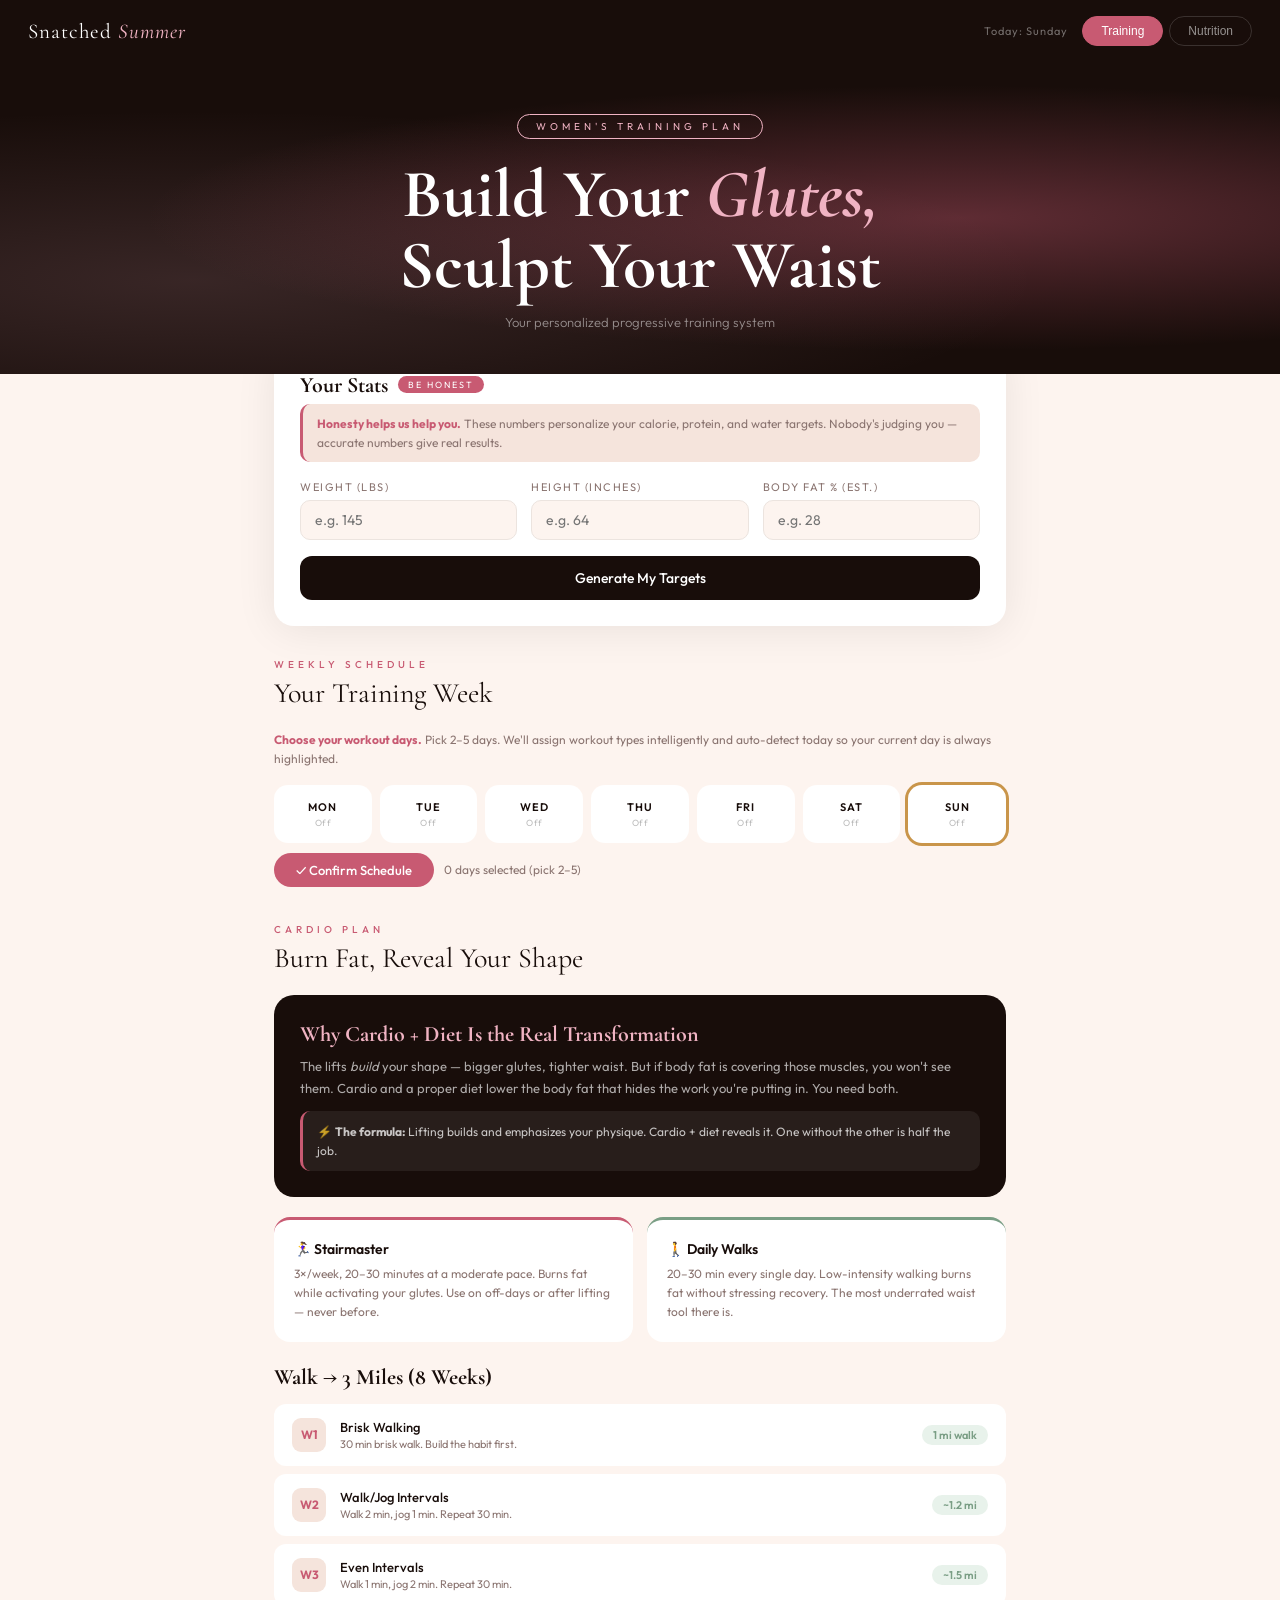
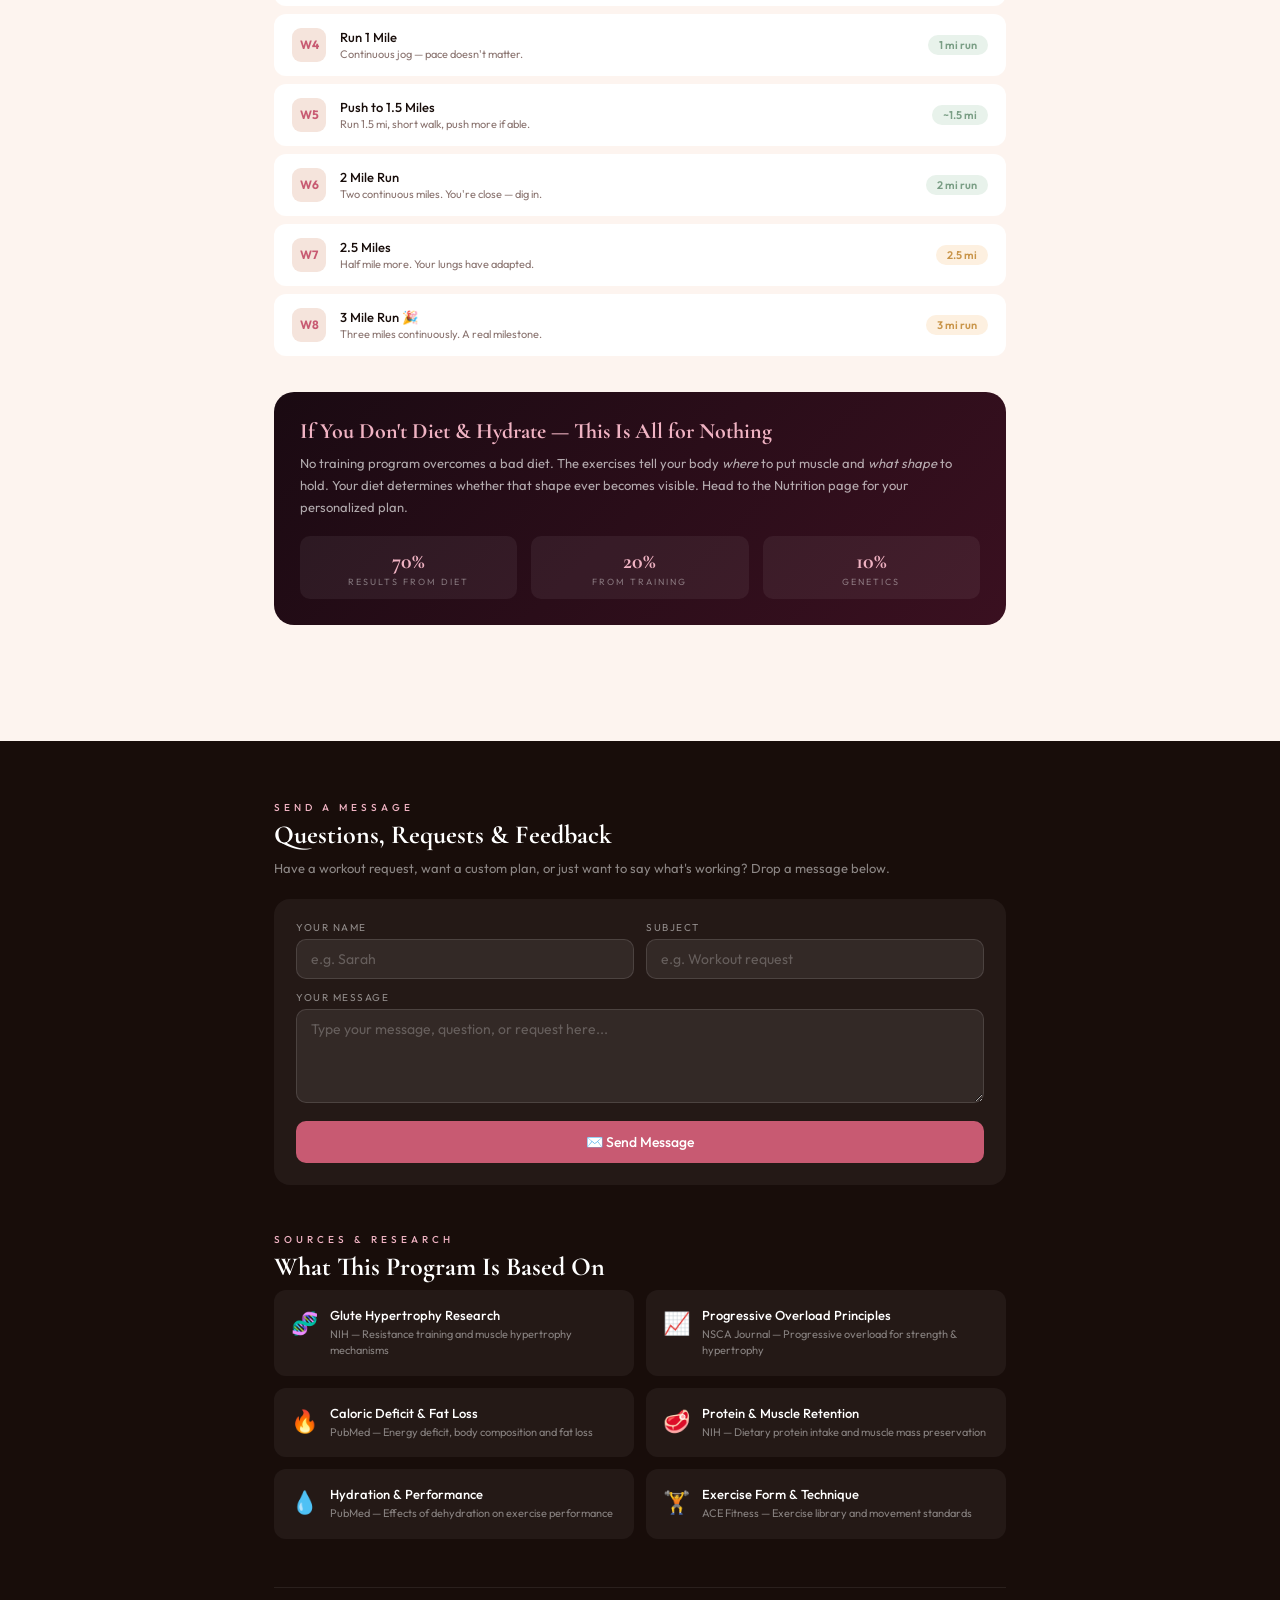
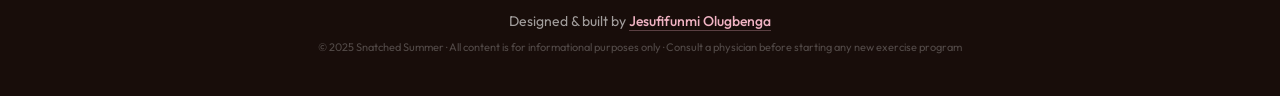
==== commit 7e03289b: "Update index.html" ====
--- a/index.html
+++ b/index.html
@@ -504,6 +504,110 @@
   </div>
 </div>
 
+<!-- =================== FOOTER =================== -->
+<footer id="site-footer">
+  <div class="footer-inner">
+
+    <!-- MESSAGE BOARD -->
+    <div class="footer-section">
+      <div class="footer-sec-label">Send a Message</div>
+      <h3 class="footer-sec-title">Questions, Requests & Feedback</h3>
+      <p class="footer-sec-sub">Have a workout request, want a custom plan, or just want to say what's working? Drop a message below.</p>
+      <div class="msg-board">
+        <div class="msg-row">
+          <div class="inp-group"><label>Your Name</label><input type="text" id="msg-name" placeholder="e.g. Sarah"></div>
+          <div class="inp-group"><label>Subject</label><input type="text" id="msg-subject" placeholder="e.g. Workout request"></div>
+        </div>
+        <div class="inp-group" style="margin-top:12px;"><label>Your Message</label><textarea id="msg-body" rows="4" placeholder="Type your message, question, or request here..."></textarea></div>
+        <button class="msg-send-btn" onclick="sendMessage()">✉️ Send Message</button>
+        <div id="msg-confirm" class="msg-confirm" style="display:none;">✅ Opening your email app — just hit send!</div>
+      </div>
+    </div>
+
+    <!-- SOURCES -->
+    <div class="footer-section">
+      <div class="footer-sec-label">Sources & Research</div>
+      <h3 class="footer-sec-title">What This Program Is Based On</h3>
+      <div class="sources-grid">
+        <a class="source-card" href="https://www.ncbi.nlm.nih.gov/pmc/articles/PMC6950543/" target="_blank" rel="noopener">
+          <div class="source-icon">🧬</div>
+          <div><h5>Glute Hypertrophy Research</h5><p>NIH — Resistance training and muscle hypertrophy mechanisms</p></div>
+        </a>
+        <a class="source-card" href="https://journals.lww.com/nsca-jscr/fulltext/2020/07000/progressive_overload_without_progressing_load_.1.aspx" target="_blank" rel="noopener">
+          <div class="source-icon">📈</div>
+          <div><h5>Progressive Overload Principles</h5><p>NSCA Journal — Progressive overload for strength & hypertrophy</p></div>
+        </a>
+        <a class="source-card" href="https://pubmed.ncbi.nlm.nih.gov/28919842/" target="_blank" rel="noopener">
+          <div class="source-icon">🔥</div>
+          <div><h5>Caloric Deficit & Fat Loss</h5><p>PubMed — Energy deficit, body composition and fat loss</p></div>
+        </a>
+        <a class="source-card" href="https://www.ncbi.nlm.nih.gov/pmc/articles/PMC5568273/" target="_blank" rel="noopener">
+          <div class="source-icon">🥩</div>
+          <div><h5>Protein & Muscle Retention</h5><p>NIH — Dietary protein intake and muscle mass preservation</p></div>
+        </a>
+        <a class="source-card" href="https://pubmed.ncbi.nlm.nih.gov/19056590/" target="_blank" rel="noopener">
+          <div class="source-icon">💧</div>
+          <div><h5>Hydration & Performance</h5><p>PubMed — Effects of dehydration on exercise performance</p></div>
+        </a>
+        <a class="source-card" href="https://www.acefitness.org/resources/everyone/exercise-library/" target="_blank" rel="noopener">
+          <div class="source-icon">🏋️</div>
+          <div><h5>Exercise Form & Technique</h5><p>ACE Fitness — Exercise library and movement standards</p></div>
+        </a>
+      </div>
+    </div>
+
+    <!-- CREDITS -->
+    <div class="footer-credit">
+      <div class="credit-line">
+        Designed & built by
+        <a href="https://www.linkedin.com/in/jesufifunmi-olugbenga/" target="_blank" rel="noopener" class="credit-link">Jesufifunmi Olugbenga</a>
+      </div>
+      <div class="credit-sub">© 2025 Snatched Summer · All content is for informational purposes only · Consult a physician before starting any new exercise program</div>
+    </div>
+
+  </div>
+</footer>
+
+<style>
+#site-footer{background:var(--deep);color:#fff;padding:60px 0 0;margin-top:0;}
+.footer-inner{max-width:780px;margin:0 auto;padding:0 24px 40px;}
+.footer-section{margin-bottom:48px;}
+.footer-sec-label{font-size:10px;letter-spacing:4px;text-transform:uppercase;color:var(--blush);margin-bottom:5px;font-weight:500;}
+.footer-sec-title{font-family:'Cormorant Garamond',serif;font-size:26px;color:#fff;margin-bottom:8px;}
+.footer-sec-sub{font-size:13px;color:rgba(255,255,255,.5);line-height:1.6;margin-bottom:20px;}
+
+/* MESSAGE BOARD */
+.msg-board{background:rgba(255,255,255,.05);border-radius:16px;padding:22px;}
+.msg-row{display:grid;grid-template-columns:1fr 1fr;gap:12px;}
+.msg-board .inp-group label{color:rgba(255,255,255,.5);font-size:10px;letter-spacing:1.5px;text-transform:uppercase;display:block;margin-bottom:5px;}
+.msg-board .inp-group input,.msg-board .inp-group textarea{width:100%;border:1.5px solid rgba(255,255,255,.12);border-radius:10px;padding:10px 14px;font-size:14px;font-family:'Outfit',sans-serif;background:rgba(255,255,255,.07);color:#fff;outline:none;transition:border-color .2s;resize:vertical;}
+.msg-board .inp-group input::placeholder,.msg-board .inp-group textarea::placeholder{color:rgba(255,255,255,.25);}
+.msg-board .inp-group input:focus,.msg-board .inp-group textarea:focus{border-color:var(--blush);}
+.msg-send-btn{margin-top:14px;width:100%;background:var(--rose);color:#fff;border:none;border-radius:10px;padding:12px;font-size:14px;font-weight:500;cursor:pointer;font-family:'Outfit',sans-serif;transition:background .2s;}
+.msg-send-btn:hover{background:#a8445a;}
+.msg-confirm{margin-top:10px;font-size:13px;color:#7dcfaa;padding:10px 14px;background:rgba(125,207,170,.1);border-radius:8px;text-align:center;}
+
+/* SOURCES */
+.sources-grid{display:grid;grid-template-columns:1fr 1fr;gap:12px;}
+.source-card{display:flex;align-items:flex-start;gap:12px;background:rgba(255,255,255,.05);border-radius:12px;padding:16px;text-decoration:none;border:1.5px solid transparent;transition:all .2s;}
+.source-card:hover{border-color:var(--blush);background:rgba(255,255,255,.09);}
+.source-icon{font-size:22px;flex-shrink:0;margin-top:2px;}
+.source-card h5{font-size:13px;font-weight:500;color:#fff;margin-bottom:3px;}
+.source-card p{font-size:11px;color:rgba(255,255,255,.45);line-height:1.5;}
+
+/* CREDITS */
+.footer-credit{border-top:1px solid rgba(255,255,255,.08);padding-top:24px;text-align:center;}
+.credit-line{font-size:14px;color:rgba(255,255,255,.6);margin-bottom:8px;}
+.credit-link{color:var(--blush);text-decoration:none;font-weight:500;border-bottom:1px solid rgba(240,179,195,.3);transition:color .2s;}
+.credit-link:hover{color:#fff;border-bottom-color:#fff;}
+.credit-sub{font-size:11px;color:rgba(255,255,255,.25);line-height:1.7;}
+
+@media(max-width:580px){
+  .msg-row{grid-template-columns:1fr;}
+  .sources-grid{grid-template-columns:1fr;}
+}
+</style>
+
 <script>
 // ============================================================
 // CONSTANTS
@@ -1049,6 +1153,18 @@
 }
 
 document.addEventListener('DOMContentLoaded', init);
+
+function sendMessage(){
+  const name = document.getElementById('msg-name').value.trim();
+  const subject = document.getElementById('msg-subject').value.trim() || 'Snatched Summer Message';
+  const body = document.getElementById('msg-body').value.trim();
+  if(!body){ alert('Please write a message before sending!'); return; }
+  const fullSubject = encodeURIComponent('[Snatched Summer] ' + subject);
+  const fullBody = encodeURIComponent((name?'From: '+name+'\n\n':'') + body);
+  window.location.href = `mailto:jolumobu7@gmail.com?subject=${fullSubject}&body=${fullBody}`;
+  document.getElementById('msg-confirm').style.display='block';
+  setTimeout(()=>{ document.getElementById('msg-confirm').style.display='none'; },5000);
+}
 </script>
 </body>
 </html>
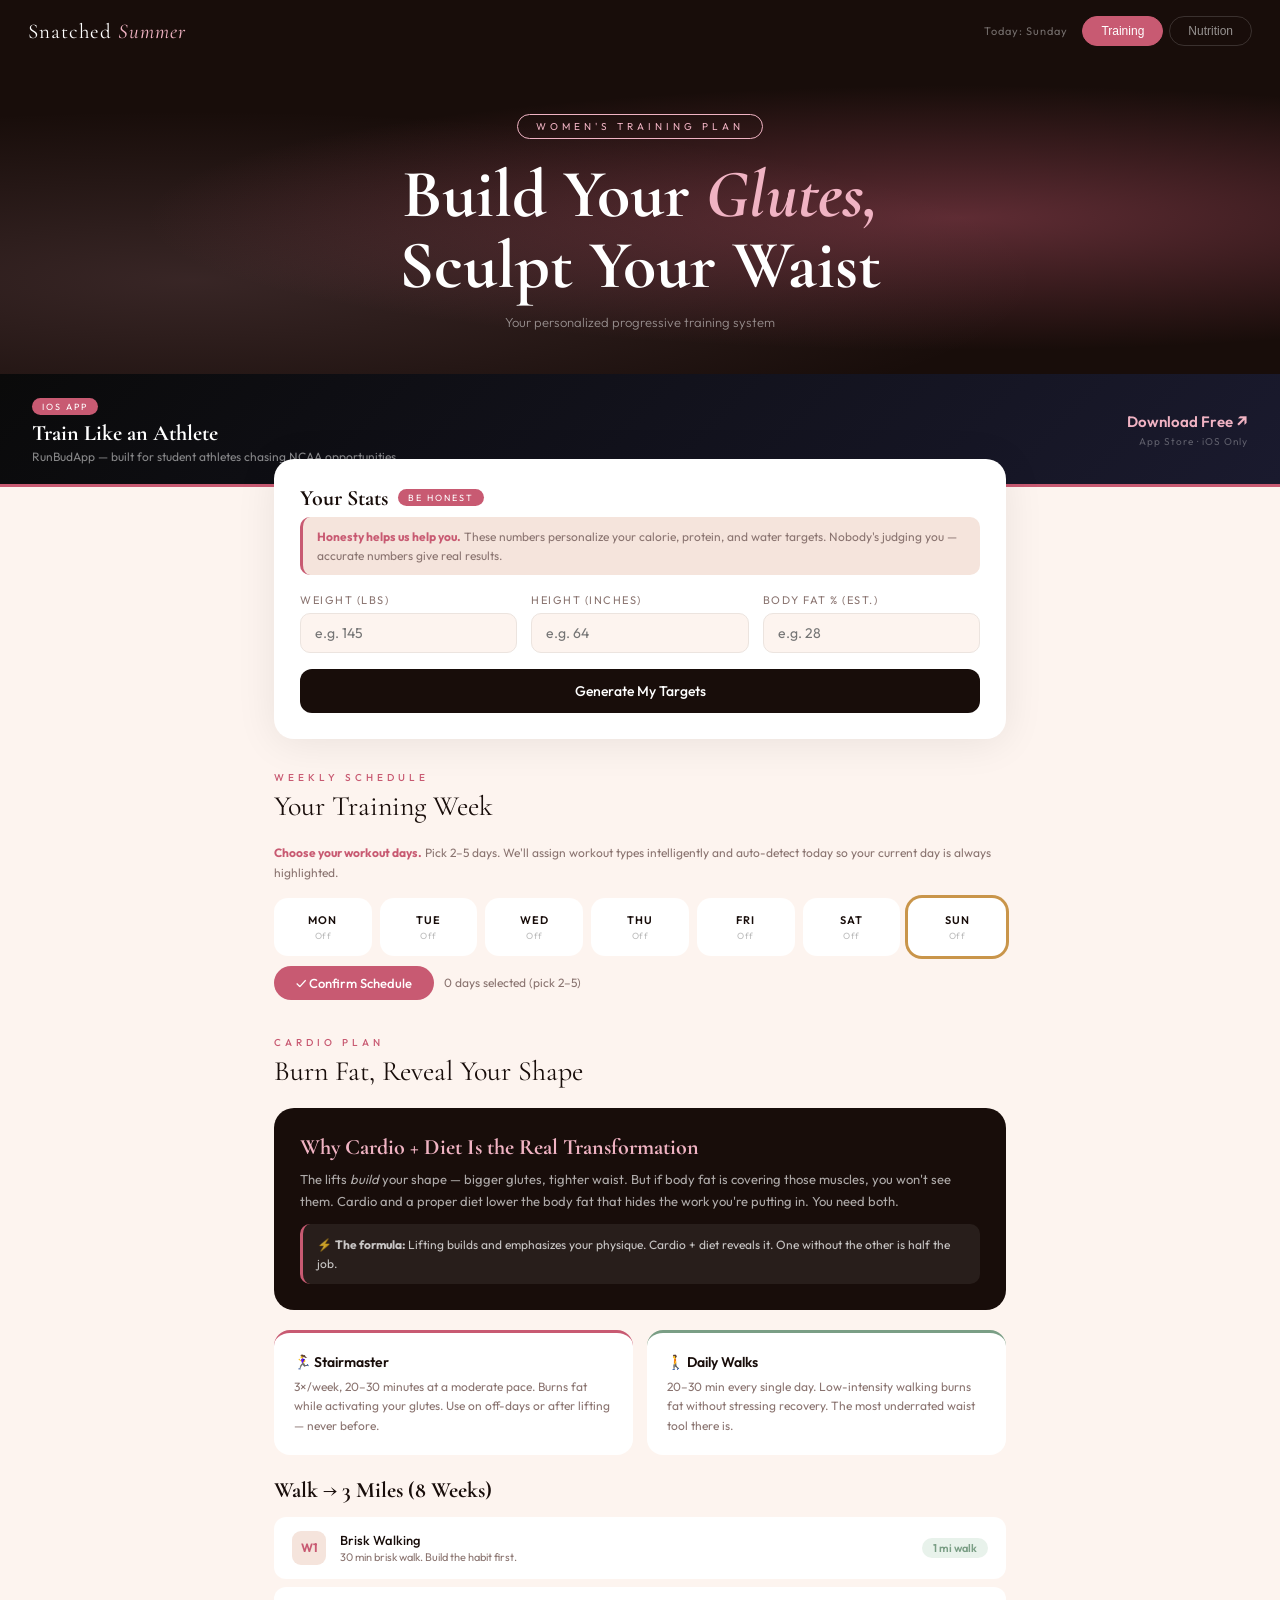
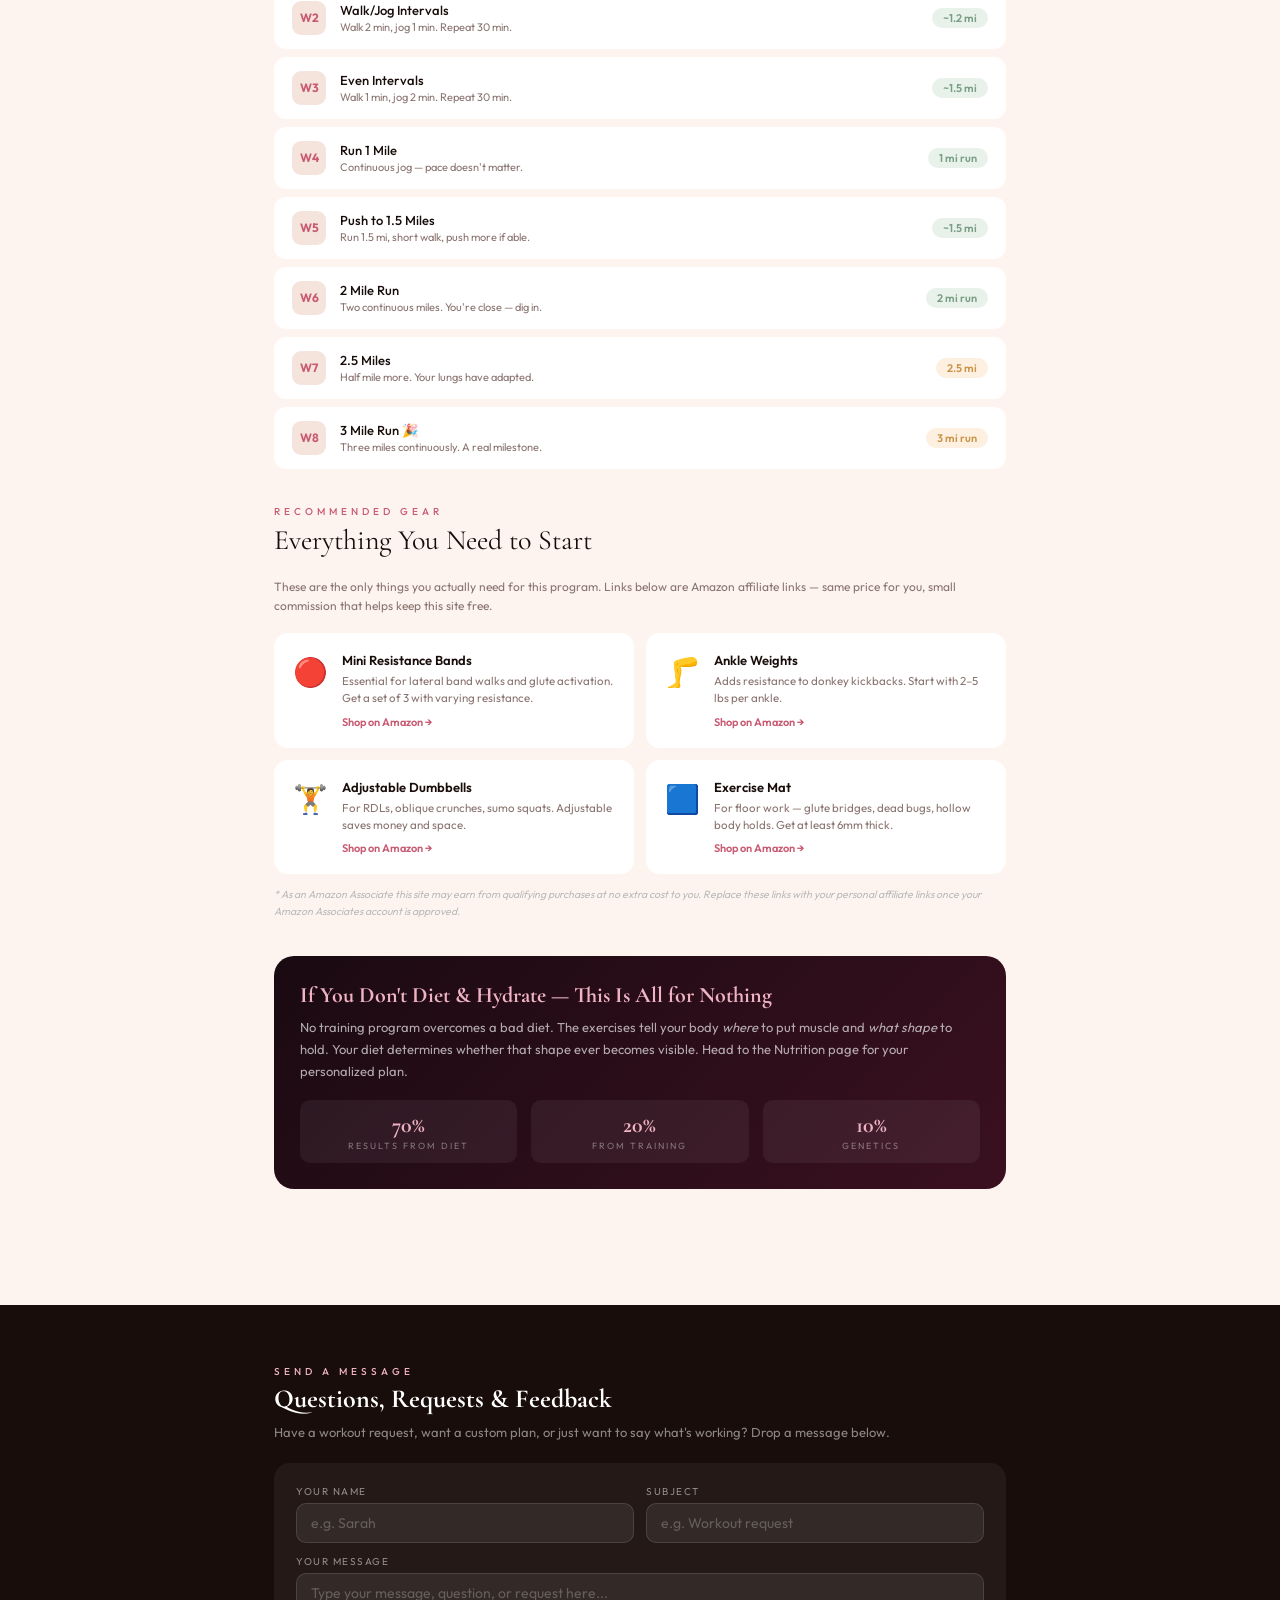
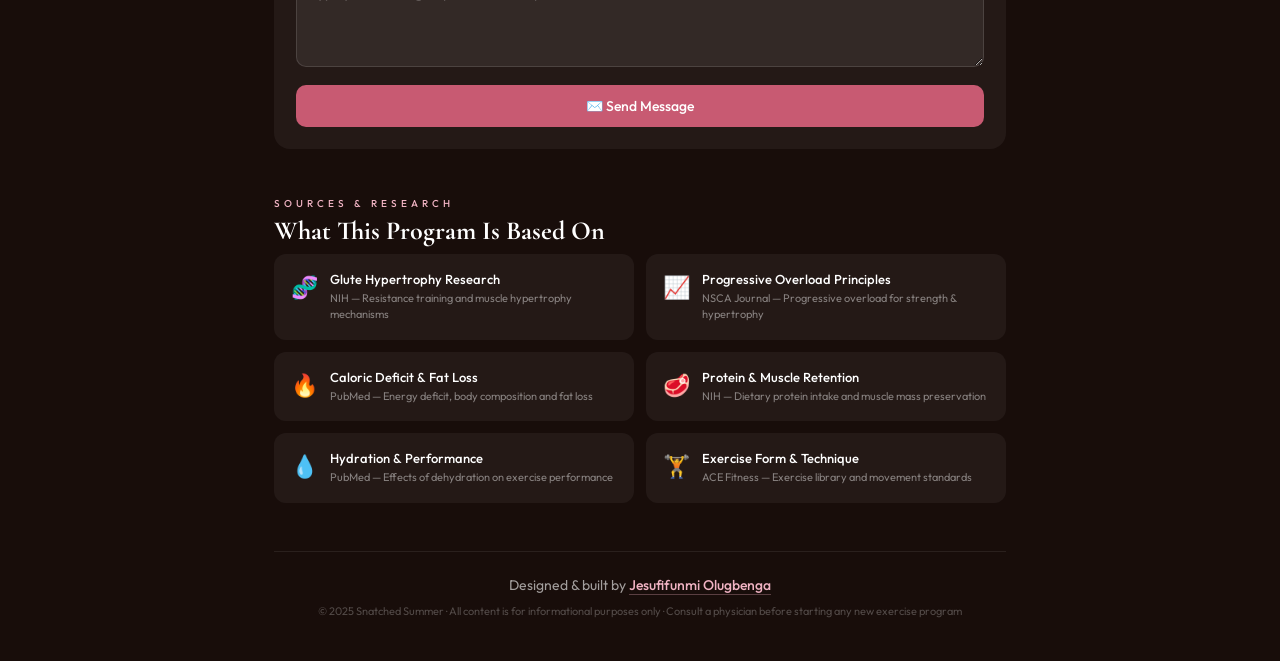
==== commit 9788a0d5: "Update index.html" ====
--- a/index.html
+++ b/index.html
@@ -12,6 +12,30 @@
 }
 *{margin:0;padding:0;box-sizing:border-box;}
 body{background:var(--bg);color:var(--deep);font-family:'Outfit',sans-serif;min-height:100vh;}
+
+/* RUNBUD BANNER */
+.runbud-banner{display:flex;align-items:center;justify-content:space-between;gap:20px;background:linear-gradient(135deg,#0a0a0a,#1a1a2e);padding:20px 32px;text-decoration:none;border-bottom:3px solid var(--rose);transition:opacity .2s;flex-wrap:wrap;}
+.runbud-banner:hover{opacity:.92;}
+.rb-tag{display:inline-block;background:var(--rose);color:#fff;font-size:9px;letter-spacing:2px;text-transform:uppercase;padding:3px 10px;border-radius:100px;margin-bottom:6px;}
+.rb-title{font-family:'Cormorant Garamond',serif;font-size:22px;color:#fff;font-weight:700;line-height:1.1;}
+.rb-sub{font-size:12px;color:rgba(255,255,255,.5);margin-top:4px;}
+.rb-right{text-align:right;flex-shrink:0;}
+.rb-cta{font-size:15px;font-weight:600;color:var(--blush);}
+.rb-cta span{font-size:18px;}
+.rb-store{font-size:10px;color:rgba(255,255,255,.3);margin-top:3px;letter-spacing:1px;}
+
+/* GEAR / AFFILIATE */
+.gear-section{margin:36px 0 0;}
+.gear-note{font-size:12px;color:var(--text2);margin-bottom:18px;line-height:1.6;}
+.gear-grid{display:grid;grid-template-columns:1fr 1fr;gap:12px;margin-bottom:12px;}
+.gear-card{display:flex;align-items:flex-start;gap:14px;background:var(--card);border-radius:14px;padding:18px;text-decoration:none;border:1.5px solid transparent;transition:all .2s;}
+.gear-card:hover{border-color:var(--rose);transform:translateY(-2px);box-shadow:0 6px 20px rgba(200,90,114,.1);}
+.gear-emoji{font-size:28px;flex-shrink:0;margin-top:2px;}
+.gear-info h4{font-size:13px;font-weight:600;color:var(--deep);margin-bottom:4px;}
+.gear-info p{font-size:11.5px;color:var(--text2);line-height:1.5;margin-bottom:8px;}
+.gear-cta{font-size:11px;font-weight:600;color:var(--rose);}
+.affiliate-disclaimer{font-size:10.5px;color:#bbb;line-height:1.6;font-style:italic;}
+@media(max-width:580px){.gear-grid{grid-template-columns:1fr;}.runbud-banner{padding:16px 20px;}.rb-right{text-align:left;}}
 
 /* NAV */
 .nav{display:flex;align-items:center;justify-content:space-between;padding:16px 28px;background:var(--deep);position:sticky;top:0;z-index:200;}
@@ -298,6 +322,19 @@
     </div>
   </div>
 
+  <!-- RUNBUD BANNER -->
+  <a href="https://apps.apple.com/us/app/runbudapp/id6748336230" target="_blank" rel="noopener" class="runbud-banner">
+    <div class="rb-left">
+      <div class="rb-tag">iOS App</div>
+      <div class="rb-title">Train Like an Athlete</div>
+      <div class="rb-sub">RunBudApp — built for student athletes chasing NCAA opportunities</div>
+    </div>
+    <div class="rb-right">
+      <div class="rb-cta">Download Free <span>↗</span></div>
+      <div class="rb-store">App Store · iOS Only</div>
+    </div>
+  </a>
+
   <!-- STATS INPUT -->
   <div class="stats-box">
     <div class="stats-card">
@@ -429,6 +466,48 @@
           <div class="run-week"><div class="rw-num">W8</div><div class="rw-info"><h4>3 Mile Run 🎉</h4><p>Three miles continuously. A real milestone.</p></div><div class="rw-badge gold">3 mi run</div></div>
         </div>
       </div>
+    </div>
+
+    <!-- GEAR / AFFILIATE SECTION -->
+    <div class="gear-section">
+      <div class="sec-label">Recommended Gear</div>
+      <div class="sec-title">Everything You Need to Start</div>
+      <p class="gear-note">These are the only things you actually need for this program. Links below are Amazon affiliate links — same price for you, small commission that helps keep this site free.</p>
+      <div class="gear-grid">
+        <a class="gear-card" href="https://www.amazon.com/s?k=mini+resistance+bands+set" target="_blank" rel="noopener">
+          <div class="gear-emoji">🔴</div>
+          <div class="gear-info">
+            <h4>Mini Resistance Bands</h4>
+            <p>Essential for lateral band walks and glute activation. Get a set of 3 with varying resistance.</p>
+            <div class="gear-cta">Shop on Amazon →</div>
+          </div>
+        </a>
+        <a class="gear-card" href="https://www.amazon.com/s?k=ankle+weights+women" target="_blank" rel="noopener">
+          <div class="gear-emoji">🦵</div>
+          <div class="gear-info">
+            <h4>Ankle Weights</h4>
+            <p>Adds resistance to donkey kickbacks. Start with 2–5 lbs per ankle.</p>
+            <div class="gear-cta">Shop on Amazon →</div>
+          </div>
+        </a>
+        <a class="gear-card" href="https://www.amazon.com/s?k=adjustable+dumbbells+women" target="_blank" rel="noopener">
+          <div class="gear-emoji">🏋️</div>
+          <div class="gear-info">
+            <h4>Adjustable Dumbbells</h4>
+            <p>For RDLs, oblique crunches, sumo squats. Adjustable saves money and space.</p>
+            <div class="gear-cta">Shop on Amazon →</div>
+          </div>
+        </a>
+        <a class="gear-card" href="https://www.amazon.com/s?k=thick+exercise+yoga+mat" target="_blank" rel="noopener">
+          <div class="gear-emoji">🟦</div>
+          <div class="gear-info">
+            <h4>Exercise Mat</h4>
+            <p>For floor work — glute bridges, dead bugs, hollow body holds. Get at least 6mm thick.</p>
+            <div class="gear-cta">Shop on Amazon →</div>
+          </div>
+        </a>
+      </div>
+      <p class="affiliate-disclaimer">* As an Amazon Associate this site may earn from qualifying purchases at no extra cost to you. Replace these links with your personal affiliate links once your Amazon Associates account is approved.</p>
     </div>
 
     <div class="diet-warning">
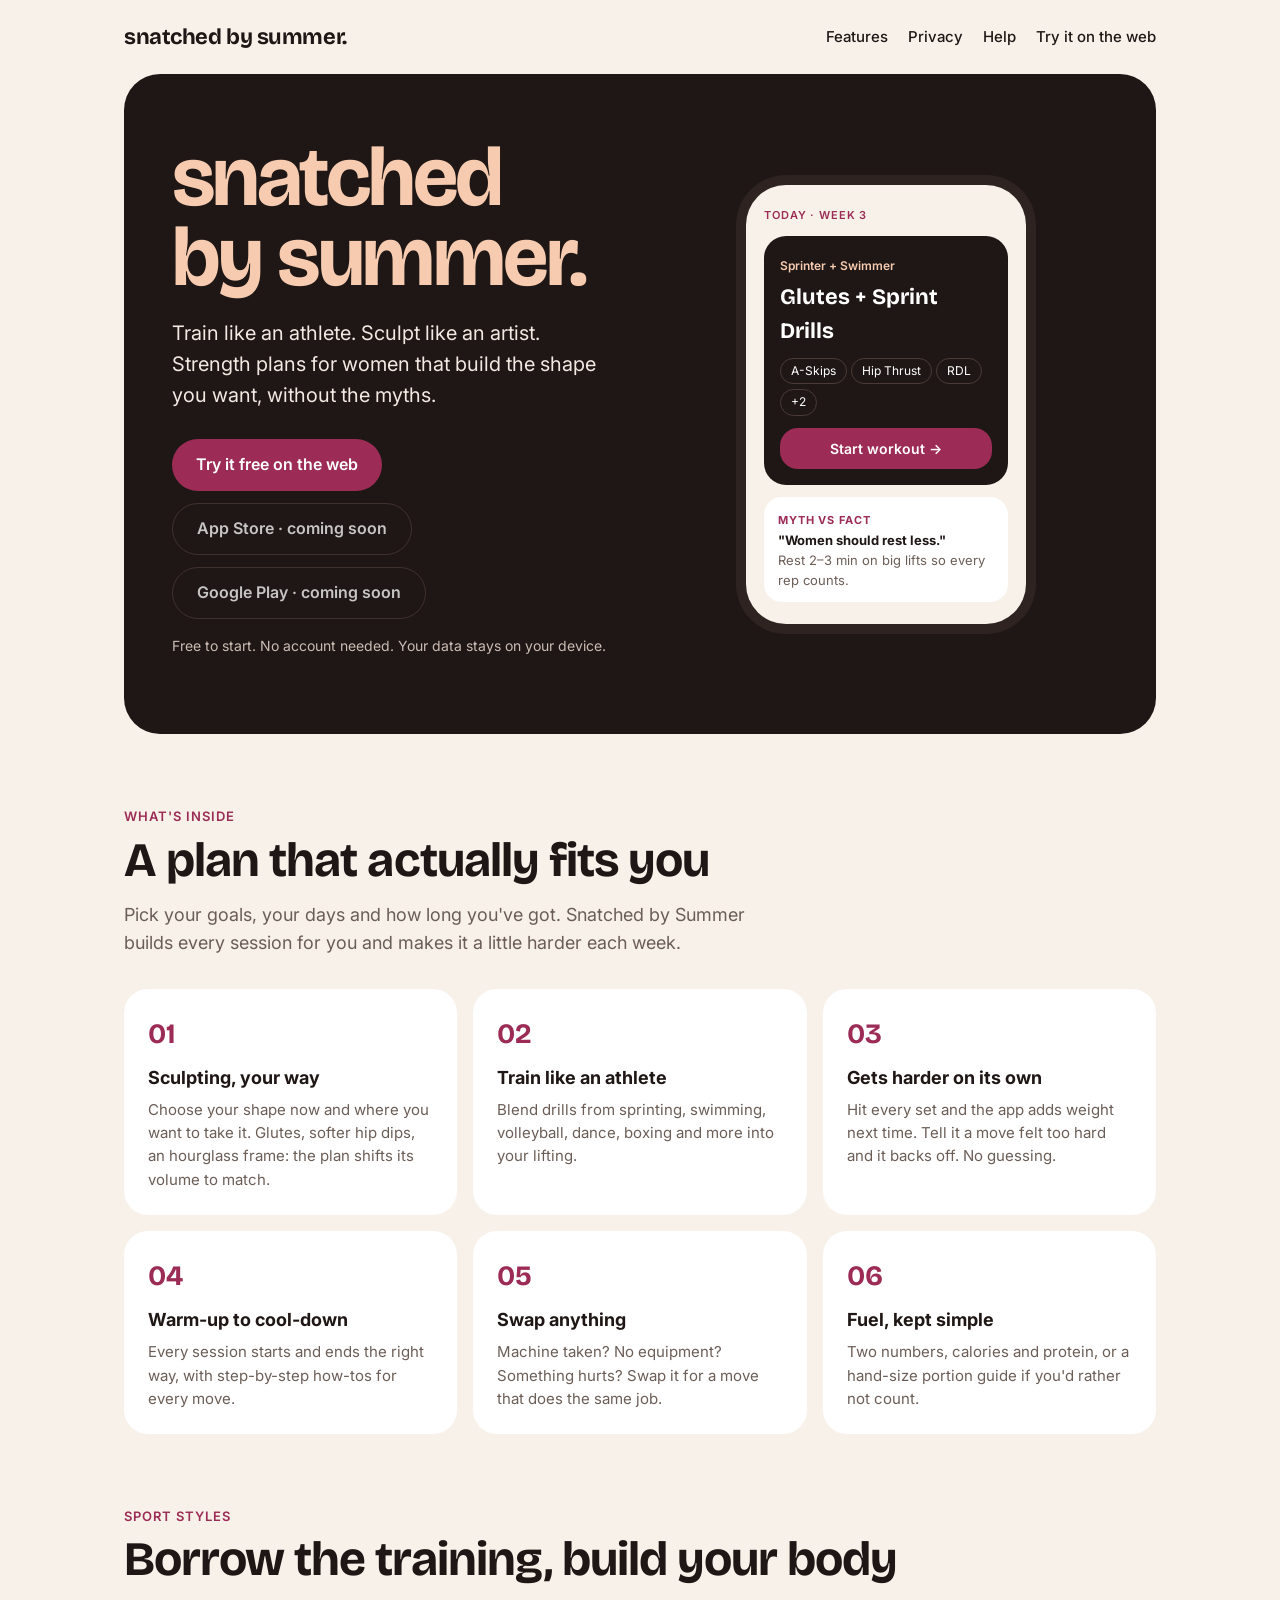
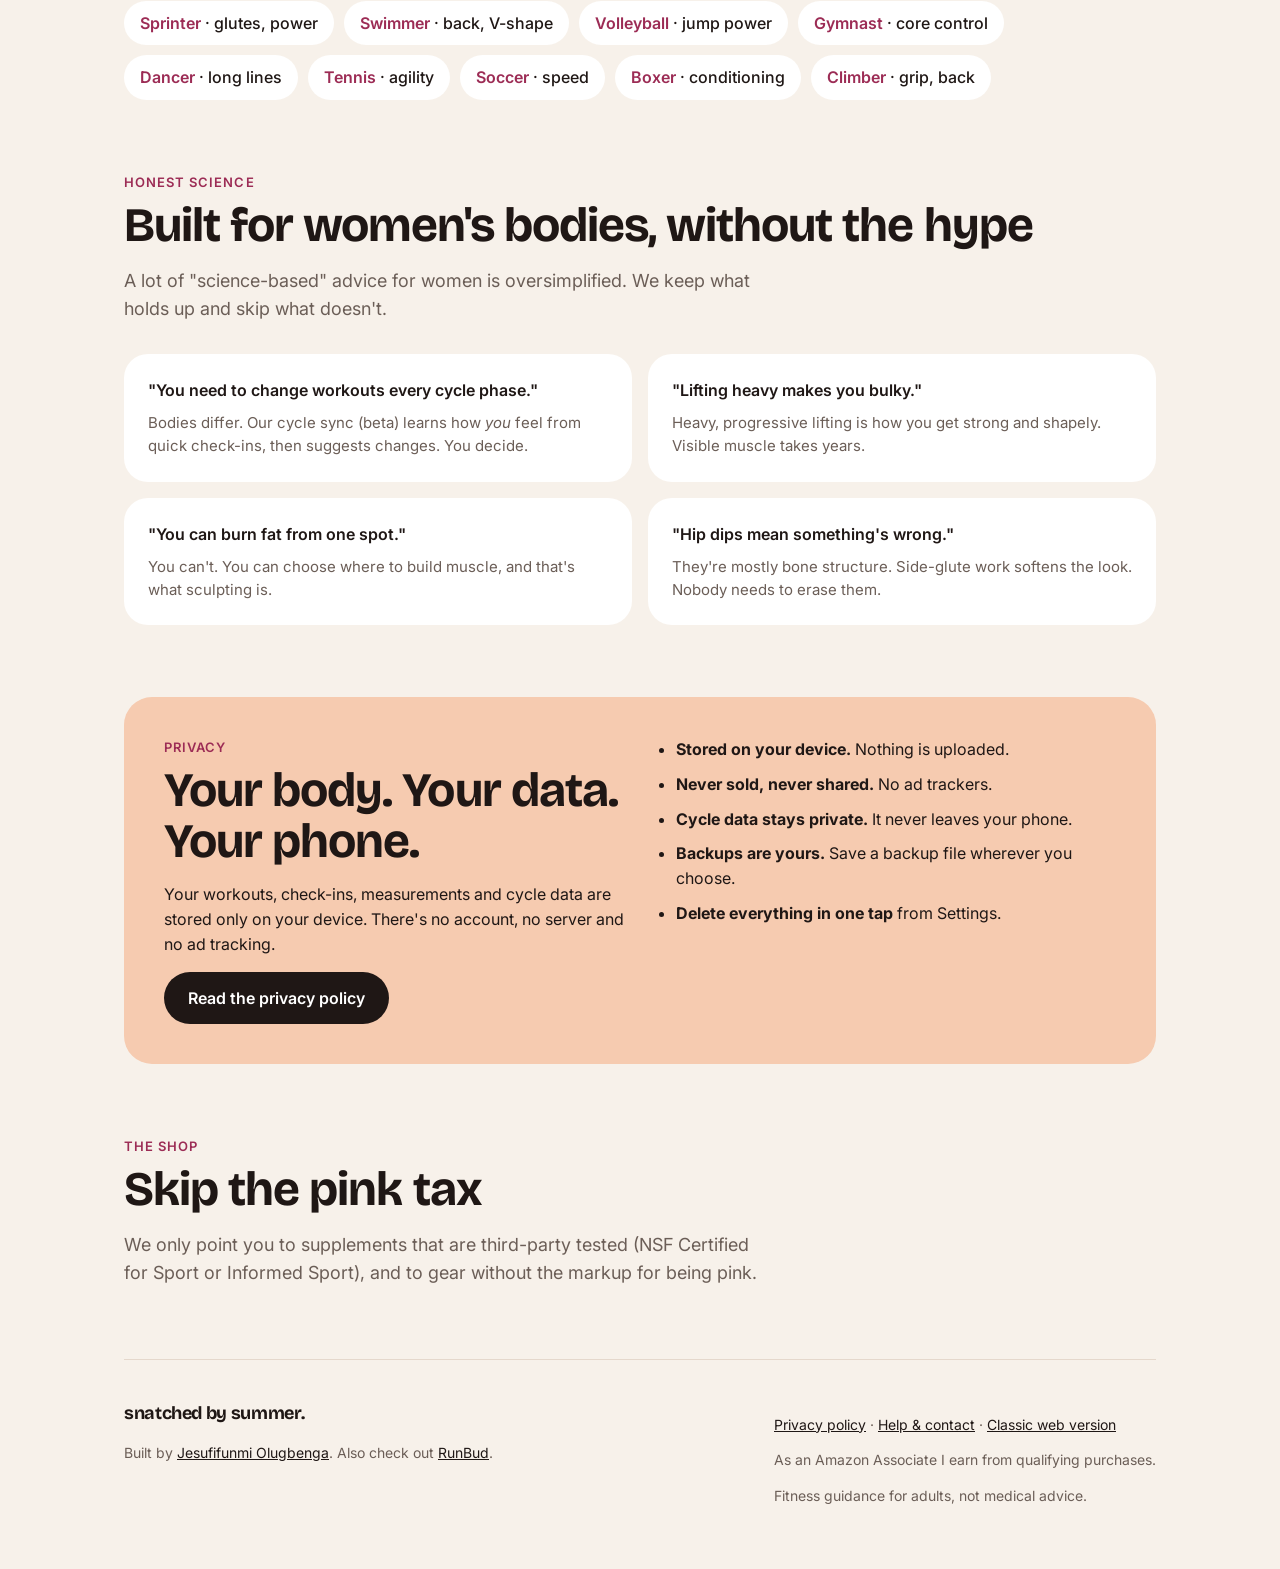
==== commit f0dcb392: "Rebuild site as Snatched by Summer home: landing, privacy policy, support, web app at /app, classic " ====
--- a/index.html
+++ b/index.html
@@ -1,1249 +1,135 @@
 <!DOCTYPE html>
 <html lang="en">
 <head>
-<meta charset="UTF-8">
-<meta name="viewport" content="width=device-width, initial-scale=1.0">
-<title>Snatched Summer</title>
-<link href="https://fonts.googleapis.com/css2?family=Cormorant+Garamond:ital,wght@0,600;0,700;1,600&family=Outfit:wght@300;400;500;600&display=swap" rel="stylesheet">
-<style>
-:root{
-  --bg:#fdf4ef;--deep:#180d0a;--rose:#c85a72;--blush:#f0b3c3;
-  --nude:#f5e4dc;--sage:#7a9e85;--gold:#c9954a;--card:#fff;--text2:#8a7470;
-}
-*{margin:0;padding:0;box-sizing:border-box;}
-body{background:var(--bg);color:var(--deep);font-family:'Outfit',sans-serif;min-height:100vh;}
-
-/* RUNBUD BANNER */
-.runbud-banner{display:flex;align-items:center;justify-content:space-between;gap:20px;background:linear-gradient(135deg,#0a0a0a,#1a1a2e);padding:20px 32px;text-decoration:none;border-bottom:3px solid var(--rose);transition:opacity .2s;flex-wrap:wrap;}
-.runbud-banner:hover{opacity:.92;}
-.rb-tag{display:inline-block;background:var(--rose);color:#fff;font-size:9px;letter-spacing:2px;text-transform:uppercase;padding:3px 10px;border-radius:100px;margin-bottom:6px;}
-.rb-title{font-family:'Cormorant Garamond',serif;font-size:22px;color:#fff;font-weight:700;line-height:1.1;}
-.rb-sub{font-size:12px;color:rgba(255,255,255,.5);margin-top:4px;}
-.rb-right{text-align:right;flex-shrink:0;}
-.rb-cta{font-size:15px;font-weight:600;color:var(--blush);}
-.rb-cta span{font-size:18px;}
-.rb-store{font-size:10px;color:rgba(255,255,255,.3);margin-top:3px;letter-spacing:1px;}
-
-/* GEAR / AFFILIATE */
-.gear-section{margin:36px 0 0;}
-.gear-note{font-size:12px;color:var(--text2);margin-bottom:18px;line-height:1.6;}
-.gear-grid{display:grid;grid-template-columns:1fr 1fr;gap:12px;margin-bottom:12px;}
-.gear-card{display:flex;align-items:flex-start;gap:14px;background:var(--card);border-radius:14px;padding:18px;text-decoration:none;border:1.5px solid transparent;transition:all .2s;}
-.gear-card:hover{border-color:var(--rose);transform:translateY(-2px);box-shadow:0 6px 20px rgba(200,90,114,.1);}
-.gear-emoji{font-size:28px;flex-shrink:0;margin-top:2px;}
-.gear-info h4{font-size:13px;font-weight:600;color:var(--deep);margin-bottom:4px;}
-.gear-info p{font-size:11.5px;color:var(--text2);line-height:1.5;margin-bottom:8px;}
-.gear-cta{font-size:11px;font-weight:600;color:var(--rose);}
-.affiliate-disclaimer{font-size:10.5px;color:#bbb;line-height:1.6;font-style:italic;}
-@media(max-width:580px){.gear-grid{grid-template-columns:1fr;}.runbud-banner{padding:16px 20px;}.rb-right{text-align:left;}}
-
-/* NAV */
-.nav{display:flex;align-items:center;justify-content:space-between;padding:16px 28px;background:var(--deep);position:sticky;top:0;z-index:200;}
-.nav-logo{font-family:'Cormorant Garamond',serif;font-size:21px;color:#fff;letter-spacing:1px;}
-.nav-logo span{color:var(--blush);font-style:italic;}
-.nav-tabs{display:flex;gap:6px;}
-.nav-tab{padding:7px 18px;border-radius:100px;font-size:12px;font-weight:500;cursor:pointer;border:1.5px solid rgba(255,255,255,0.15);color:rgba(255,255,255,0.55);background:transparent;transition:all .2s;}
-.nav-tab.active{background:var(--rose);border-color:var(--rose);color:#fff;}
-.nav-day{font-size:11px;color:rgba(255,255,255,.4);letter-spacing:1px;}
-
-/* PAGES */
-.page{display:none;animation:fadeIn .4s ease;}
-.page.active{display:block;}
-@keyframes fadeIn{from{opacity:0;transform:translateY(10px);}to{opacity:1;transform:translateY(0);}}
-
-/* HERO */
-.hero{background:var(--deep);padding:52px 32px 44px;position:relative;overflow:hidden;text-align:center;}
-.hero::before{content:'';position:absolute;inset:0;background:radial-gradient(ellipse at 75% 50%,rgba(200,90,114,.4) 0%,transparent 60%),radial-gradient(ellipse at 15% 70%,rgba(240,179,195,.15) 0%,transparent 55%);}
-.hero-inner{position:relative;max-width:680px;margin:0 auto;}
-.hero-pill{display:inline-block;border:1px solid var(--blush);color:var(--blush);font-size:10px;letter-spacing:4px;text-transform:uppercase;padding:5px 18px;border-radius:100px;margin-bottom:20px;}
-.hero h1{font-family:'Cormorant Garamond',serif;font-size:clamp(36px,7vw,68px);color:#fff;line-height:1.05;}
-.hero h1 em{color:var(--blush);}
-.hero-sub{color:rgba(255,255,255,.5);font-size:13px;margin-top:12px;font-weight:300;}
-
-/* CARDS & LAYOUT */
-.stats-box{max-width:780px;margin:-28px auto 32px;padding:0 24px;}
-.stats-card{background:#fff;border-radius:20px;padding:26px;box-shadow:0 4px 40px rgba(0,0,0,.08);}
-.stats-header{display:flex;align-items:center;gap:10px;margin-bottom:6px;}
-.stats-header h2{font-family:'Cormorant Garamond',serif;font-size:22px;}
-.stats-tag{background:var(--rose);color:#fff;font-size:9px;letter-spacing:2px;text-transform:uppercase;padding:3px 10px;border-radius:100px;}
-.honest-note{font-size:12px;color:var(--text2);margin-bottom:18px;line-height:1.6;padding:10px 14px;background:var(--nude);border-radius:10px;border-left:3px solid var(--rose);}
-.honest-note strong{color:var(--rose);}
-.inputs-row{display:grid;grid-template-columns:1fr 1fr 1fr;gap:14px;}
-.inp-group label{font-size:11px;letter-spacing:1.5px;text-transform:uppercase;color:var(--text2);display:block;margin-bottom:6px;}
-.inp-group input,.inp-group select{width:100%;border:1.5px solid #ece4df;border-radius:10px;padding:10px 14px;font-size:14px;font-family:'Outfit',sans-serif;background:var(--bg);color:var(--deep);outline:none;transition:border-color .2s;}
-.inp-group input:focus,.inp-group select:focus{border-color:var(--rose);}
-.stats-btn{margin-top:16px;width:100%;background:var(--deep);color:#fff;border:none;border-radius:12px;padding:13px;font-size:14px;font-weight:500;cursor:pointer;font-family:'Outfit',sans-serif;transition:background .2s;}
-.stats-btn:hover{background:var(--rose);}
-.stats-result{margin-top:14px;padding:14px 18px;background:linear-gradient(135deg,var(--deep),#3a1520);border-radius:12px;color:#fff;font-size:13px;line-height:1.8;display:none;}
-.stats-result.show{display:block;}
-.stats-result strong{color:var(--blush);}
-
-.content{max-width:780px;margin:0 auto;padding:0 24px 80px;}
-.sec-label{font-size:10px;letter-spacing:4px;text-transform:uppercase;color:var(--rose);margin-bottom:5px;font-weight:500;}
-.sec-title{font-family:'Cormorant Garamond',serif;font-size:28px;margin-bottom:20px;}
-
-/* WEEK STRIP */
-.week-strip{display:grid;grid-template-columns:repeat(7,1fr);gap:8px;margin-bottom:10px;}
-.day-pill{background:var(--card);border:2px solid transparent;border-radius:14px;padding:13px 5px;text-align:center;cursor:pointer;transition:all .2s;user-select:none;}
-.day-pill:hover:not(.rest-day){border-color:var(--blush);transform:translateY(-1px);}
-.day-pill.viewing{background:var(--deep) !important;border-color:var(--deep) !important;}
-.day-pill.viewing .dp-name{color:var(--blush);}
-.day-pill.viewing .dp-type{color:rgba(255,255,255,.5);}
-.day-pill.workout-day{border-color:var(--rose);}
-.day-pill.workout-day .dp-type{color:var(--rose);}
-.day-pill.rest-day{background:var(--nude);cursor:default;}
-.day-pill.selected-build{background:var(--rose);border-color:var(--rose);}
-.day-pill.selected-build .dp-name,.day-pill.selected-build .dp-type{color:#fff;}
-.day-pill.today-marker{box-shadow:0 0 0 3px var(--gold);}
-.dp-name{font-size:11px;font-weight:600;letter-spacing:1px;text-transform:uppercase;}
-.dp-type{font-size:9px;color:#bbb;margin-top:3px;letter-spacing:.5px;}
-.today-label{font-size:10px;color:var(--gold);text-align:center;margin-bottom:16px;letter-spacing:1px;}
-
-/* BUILDER */
-.schedule-hint{font-size:12px;color:var(--text2);margin-bottom:16px;line-height:1.6;}
-.schedule-hint strong{color:var(--rose);}
-.builder-actions{display:flex;gap:10px;margin-bottom:32px;flex-wrap:wrap;align-items:center;}
-.build-btn{padding:9px 22px;border-radius:100px;font-size:13px;font-weight:500;cursor:pointer;border:none;font-family:'Outfit',sans-serif;transition:all .2s;}
-.build-btn.primary{background:var(--rose);color:#fff;}
-.build-btn.primary:hover{background:#a8445a;}
-.build-btn.secondary{background:var(--nude);color:var(--rose);}
-.build-btn.secondary:hover{background:#ead4c8;}
-.build-btn.ghost{background:transparent;color:var(--text2);border:1.5px solid #ddd;}
-.build-count{font-size:12px;color:var(--text2);padding:8px 0;}
-.schedule-legend{display:flex;gap:16px;flex-wrap:wrap;margin-bottom:20px;}
-.legend-item{display:flex;align-items:center;gap:6px;font-size:11px;color:var(--text2);}
-.legend-dot{width:10px;height:10px;border-radius:50%;}
-.legend-dot.ld-w{background:var(--rose);}
-.legend-dot.ld-r{background:#d4c5be;}
-.legend-dot.ld-v{background:var(--deep);}
-.legend-dot.ld-t{background:var(--gold);}
-
-/* WORKOUT PANEL */
-.workout-panel{min-height:280px;}
-.workout-section{display:none;}
-.workout-section.active{display:block;animation:fadeIn .3s ease;}
-.ex-grid{display:grid;gap:14px;margin-bottom:28px;}
-.ex-card{background:var(--card);border-radius:16px;padding:18px 20px;display:grid;grid-template-columns:46px 1fr;align-items:start;gap:14px;border:1.5px solid transparent;transition:all .2s;}
-.ex-card:hover{border-color:var(--blush);box-shadow:0 4px 20px rgba(200,90,114,.08);}
-.ex-num{width:46px;height:46px;background:var(--nude);border-radius:12px;display:flex;align-items:center;justify-content:center;font-family:'Cormorant Garamond',serif;font-size:19px;font-weight:700;color:var(--rose);flex-shrink:0;margin-top:2px;}
-.ex-card.star .ex-num{background:var(--deep);color:var(--blush);}
-.ex-body{display:flex;flex-direction:column;gap:6px;}
-.ex-top{display:flex;align-items:center;justify-content:space-between;gap:10px;flex-wrap:wrap;}
-.ex-info h3{font-size:14px;font-weight:500;}
-.ex-info p{font-size:11.5px;color:var(--text2);line-height:1.5;margin-top:3px;}
-.ex-badge{background:var(--nude);border-radius:100px;padding:4px 12px;font-size:11px;font-weight:600;color:var(--rose);white-space:nowrap;flex-shrink:0;}
-.ex-card.star .ex-badge{background:var(--blush);color:var(--deep);}
-.ex-progress-row{display:flex;align-items:center;gap:10px;flex-wrap:wrap;}
-.ex-weight-tag{background:#f0f8f2;color:var(--sage);font-size:11px;font-weight:600;padding:3px 10px;border-radius:100px;}
-.ex-week-tag{background:#fdf0e0;color:var(--gold);font-size:10px;padding:3px 10px;border-radius:100px;}
-.progress-bar-wrap{height:4px;background:#f0e8e5;border-radius:10px;overflow:hidden;margin-top:4px;}
-.progress-bar{height:4px;background:linear-gradient(90deg,var(--rose),var(--blush));border-radius:10px;transition:width .6s ease;}
-
-.rest-card{background:var(--nude);border-radius:16px;padding:28px;text-align:center;}
-.rest-card h3{font-family:'Cormorant Garamond',serif;font-size:24px;margin-bottom:8px;}
-.rest-card p{font-size:13px;color:var(--text2);line-height:1.7;}
-
-/* PROGRESS BANNER */
-.progress-banner{background:linear-gradient(135deg,var(--deep),#2e1020);border-radius:16px;padding:20px 22px;margin-bottom:28px;display:flex;align-items:center;gap:16px;flex-wrap:wrap;}
-.pb-text h3{font-family:'Cormorant Garamond',serif;font-size:20px;color:#fff;margin-bottom:3px;}
-.pb-text p{font-size:12px;color:rgba(255,255,255,.55);}
-.pb-stats{display:flex;gap:20px;margin-left:auto;}
-.pb-stat{text-align:center;}
-.pb-num{font-family:'Cormorant Garamond',serif;font-size:22px;color:var(--blush);font-weight:700;}
-.pb-label{font-size:9px;color:rgba(255,255,255,.4);text-transform:uppercase;letter-spacing:1.5px;}
-
-/* MILESTONE CARD */
-.milestone-card{border-radius:16px;padding:24px;text-align:center;margin-bottom:28px;border:2px dashed;}
-.milestone-card.goal-reached{background:#f0f8f2;border-color:var(--sage);}
-.milestone-card.plateau{background:#fdf6e8;border-color:var(--gold);}
-.milestone-card h3{font-family:'Cormorant Garamond',serif;font-size:22px;margin-bottom:8px;}
-.milestone-card p{font-size:13px;color:var(--text2);line-height:1.7;max-width:500px;margin:0 auto 16px;}
-.restart-btn{padding:10px 24px;border-radius:100px;border:none;cursor:pointer;font-size:13px;font-weight:500;font-family:'Outfit',sans-serif;background:var(--deep);color:#fff;transition:all .2s;}
-.restart-btn:hover{background:var(--rose);}
-
-/* FITNESS TEST MODAL */
-.modal-overlay{position:fixed;inset:0;background:rgba(24,13,10,.7);z-index:500;display:flex;align-items:center;justify-content:center;padding:20px;backdrop-filter:blur(4px);}
-.modal-overlay.hidden{display:none;}
-.modal{background:#fff;border-radius:24px;width:100%;max-width:600px;max-height:90vh;overflow-y:auto;padding:32px;}
-.modal-header{margin-bottom:20px;}
-.modal-header h2{font-family:'Cormorant Garamond',serif;font-size:28px;margin-bottom:6px;}
-.modal-header p{font-size:13px;color:var(--text2);line-height:1.6;}
-.test-step{display:none;}
-.test-step.active{display:block;animation:fadeIn .3s ease;}
-.test-ex{background:var(--nude);border-radius:14px;padding:18px;margin-bottom:16px;}
-.test-ex h4{font-size:14px;font-weight:600;margin-bottom:4px;}
-.test-ex p{font-size:12px;color:var(--text2);line-height:1.5;margin-bottom:12px;}
-.test-input-row{display:grid;grid-template-columns:1fr 1fr;gap:10px;}
-.test-input-row label{font-size:10px;letter-spacing:1.5px;text-transform:uppercase;color:var(--text2);display:block;margin-bottom:5px;}
-.test-input-row input{width:100%;border:1.5px solid #ddd;border-radius:8px;padding:9px 12px;font-size:14px;font-family:'Outfit',sans-serif;background:#fff;color:var(--deep);outline:none;}
-.test-input-row input:focus{border-color:var(--rose);}
-.modal-nav{display:flex;justify-content:space-between;align-items:center;margin-top:20px;gap:10px;}
-.modal-btn{padding:10px 24px;border-radius:100px;border:none;cursor:pointer;font-size:13px;font-weight:500;font-family:'Outfit',sans-serif;transition:all .2s;}
-.modal-btn.primary{background:var(--rose);color:#fff;}
-.modal-btn.primary:hover{background:#a8445a;}
-.modal-btn.secondary{background:var(--nude);color:var(--text2);}
-.modal-step-count{font-size:12px;color:var(--text2);}
-.test-progress{height:4px;background:#f0e8e5;border-radius:10px;margin-bottom:22px;overflow:hidden;}
-.test-progress-fill{height:4px;background:var(--rose);border-radius:10px;transition:width .4s ease;}
-
-/* CARDIO */
-.cardio-block{margin:36px 0;}
-.cardio-intro{background:var(--deep);border-radius:20px;padding:26px;color:#fff;margin-bottom:20px;}
-.cardio-intro h3{font-family:'Cormorant Garamond',serif;font-size:22px;color:var(--blush);margin-bottom:8px;}
-.cardio-intro p{font-size:13px;color:rgba(255,255,255,.65);line-height:1.7;}
-.fat-note{margin-top:12px;padding:11px 14px;background:rgba(255,255,255,.07);border-radius:10px;border-left:3px solid var(--rose);font-size:12px;color:rgba(255,255,255,.75);line-height:1.6;}
-.cardio-grid{display:grid;grid-template-columns:1fr 1fr;gap:14px;}
-.cardio-card{background:var(--card);border-radius:16px;padding:20px;border-top:3px solid var(--rose);}
-.cardio-card.sage{border-top-color:var(--sage);}
-.cardio-card h4{font-size:14px;font-weight:600;margin-bottom:6px;}
-.cardio-card p{font-size:12px;color:var(--text2);line-height:1.6;}
-.run-prog{margin-top:22px;}
-.run-prog h3{font-family:'Cormorant Garamond',serif;font-size:22px;margin-bottom:14px;}
-.run-weeks{display:grid;gap:8px;}
-.run-week{background:var(--card);border-radius:12px;padding:14px 18px;display:grid;grid-template-columns:34px 1fr auto;align-items:center;gap:14px;}
-.rw-num{width:34px;height:34px;background:var(--nude);border-radius:9px;display:flex;align-items:center;justify-content:center;font-weight:700;font-size:12px;color:var(--rose);flex-shrink:0;}
-.rw-info h4{font-size:13px;font-weight:500;margin-bottom:2px;}
-.rw-info p{font-size:11px;color:var(--text2);}
-.rw-badge{font-size:11px;font-weight:600;color:var(--sage);background:#e8f2eb;padding:3px 11px;border-radius:100px;white-space:nowrap;}
-.rw-badge.gold{color:var(--gold);background:#fdf0e0;}
-
-/* DIET WARNING */
-.diet-warning{background:linear-gradient(135deg,#1a0a12,#3a1020);border-radius:20px;padding:26px;margin:36px 0;color:#fff;}
-.diet-warning h3{font-family:'Cormorant Garamond',serif;font-size:22px;color:var(--blush);margin-bottom:8px;}
-.diet-warning p{font-size:13px;color:rgba(255,255,255,.65);line-height:1.7;}
-.dw-stats{display:grid;grid-template-columns:1fr 1fr 1fr;gap:14px;margin-top:18px;}
-.dw-stat{text-align:center;padding:12px;background:rgba(255,255,255,.06);border-radius:10px;}
-.dw-stat-num{font-family:'Cormorant Garamond',serif;font-size:22px;color:var(--blush);font-weight:700;}
-.dw-stat-label{font-size:9px;color:rgba(255,255,255,.4);letter-spacing:2px;text-transform:uppercase;margin-top:2px;}
-
-/* ===== DIET PAGE ===== */
-.diet-hero{background:linear-gradient(135deg,var(--deep),#2a0f1a);padding:52px 32px 44px;text-align:center;position:relative;overflow:hidden;}
-.diet-hero::before{content:'';position:absolute;inset:0;background:radial-gradient(ellipse at 30% 60%,rgba(122,158,133,.25) 0%,transparent 60%);}
-.diet-hero-inner{position:relative;max-width:640px;margin:0 auto;}
-.diet-hero h1{font-family:'Cormorant Garamond',serif;font-size:clamp(34px,6vw,62px);color:#fff;line-height:1.1;}
-.diet-hero h1 em{color:var(--sage);font-style:italic;}
-.diet-hero p{color:rgba(255,255,255,.5);font-size:13px;margin-top:12px;}
-.diet-stats-box{max-width:780px;margin:-28px auto 32px;padding:0 24px;}
-.diet-stats-card{background:#fff;border-radius:20px;padding:26px;box-shadow:0 4px 40px rgba(0,0,0,.08);}
-.diet-stats-card h2{font-family:'Cormorant Garamond',serif;font-size:22px;margin-bottom:6px;}
-.sage-note{font-size:12px;color:var(--text2);margin-bottom:18px;line-height:1.6;padding:10px 14px;background:#f0f8f2;border-radius:10px;border-left:3px solid var(--sage);}
-.sage-note strong{color:var(--sage);}
-.diet-inputs{display:grid;grid-template-columns:1fr 1fr 1fr 1fr;gap:12px;}
-.diet-btn{margin-top:14px;width:100%;background:var(--sage);color:#fff;border:none;border-radius:12px;padding:13px;font-size:14px;font-weight:500;cursor:pointer;font-family:'Outfit',sans-serif;transition:background .2s;}
-.diet-btn:hover{background:#5c8068;}
-.diet-result{margin-top:16px;display:none;}
-.diet-result.show{display:block;}
-.diet-plan-grid{display:grid;grid-template-columns:1fr 1fr;gap:12px;margin-bottom:16px;}
-.dp-card{background:var(--card);border-radius:14px;padding:20px;border-top:3px solid var(--sage);}
-.dp-card.rose-t{border-top-color:var(--rose);}
-.dp-card.gold-t{border-top-color:var(--gold);}
-.dp-card h4{font-size:11px;font-weight:600;margin-bottom:6px;text-transform:uppercase;letter-spacing:1px;color:var(--text2);}
-.big-num{font-family:'Cormorant Garamond',serif;font-size:34px;font-weight:700;color:var(--deep);}
-.big-unit{font-size:13px;color:var(--text2);}
-.dp-card p{font-size:11.5px;color:var(--text2);margin-top:4px;line-height:1.5;}
-.meal-plan{background:var(--card);border-radius:14px;padding:22px;margin-bottom:12px;}
-.meal-plan h4{font-family:'Cormorant Garamond',serif;font-size:20px;margin-bottom:12px;}
-.meal-row{display:flex;align-items:flex-start;gap:10px;padding:9px 0;border-bottom:1px solid #f5eeea;}
-.meal-row:last-child{border-bottom:none;}
-.meal-time{font-size:10px;font-weight:600;letter-spacing:1.5px;text-transform:uppercase;color:var(--rose);min-width:60px;padding-top:2px;}
-.meal-text{font-size:13px;line-height:1.5;color:var(--deep);}
-.meal-cals{font-size:11px;color:var(--text2);margin-left:auto;white-space:nowrap;padding-top:2px;}
-.diet-content{max-width:780px;margin:0 auto;padding:0 24px 80px;}
-.basics-grid{display:grid;grid-template-columns:1fr 1fr;gap:12px;margin-bottom:28px;}
-.basic-card{background:var(--card);border-radius:14px;padding:20px;}
-.basic-icon{font-size:24px;margin-bottom:8px;}
-.basic-card h4{font-size:14px;font-weight:600;margin-bottom:5px;}
-.basic-card p{font-size:12px;color:var(--text2);line-height:1.6;}
-.snacks-grid{display:grid;grid-template-columns:1fr 1fr 1fr;gap:10px;margin-bottom:28px;}
-.snack-card{background:var(--card);border-radius:12px;padding:16px;text-align:center;}
-.snack-emoji{font-size:28px;margin-bottom:6px;}
-.snack-card h4{font-size:13px;font-weight:500;margin-bottom:3px;}
-.snack-card p{font-size:11px;color:var(--text2);line-height:1.5;}
-.snack-badge{display:inline-block;margin-top:7px;background:var(--nude);color:var(--rose);font-size:10px;font-weight:600;padding:3px 10px;border-radius:100px;}
-.hydration-bar{background:var(--deep);border-radius:18px;padding:26px;color:#fff;margin-bottom:28px;}
-.hydration-bar h3{font-family:'Cormorant Garamond',serif;font-size:22px;color:#7dcfaa;margin-bottom:8px;}
-.hydration-bar p{font-size:13px;color:rgba(255,255,255,.65);line-height:1.7;}
-.hydration-tips{display:grid;grid-template-columns:1fr 1fr 1fr;gap:12px;margin-top:16px;}
-.ht{background:rgba(255,255,255,.07);border-radius:10px;padding:12px;}
-.ht-icon{font-size:18px;margin-bottom:5px;}
-.ht h5{font-size:12px;font-weight:500;margin-bottom:3px;}
-.ht p{font-size:11px;color:rgba(255,255,255,.5);line-height:1.5;}
-
-@media(max-width:580px){
-  .inputs-row,.diet-inputs{grid-template-columns:1fr 1fr;}
-  .cardio-grid,.diet-plan-grid,.basics-grid{grid-template-columns:1fr;}
-  .snacks-grid{grid-template-columns:1fr 1fr;}
-  .dw-stats,.hydration-tips{grid-template-columns:1fr;}
-  .week-strip{gap:4px;}
-  .dp-name{font-size:9px;}
-  .pb-stats{margin-left:0;width:100%;}
-  .test-input-row{grid-template-columns:1fr;}
-}
-</style>
+<meta charset="utf-8">
+<meta name="viewport" content="width=device-width, initial-scale=1">
+<title>Snatched by Summer · Train like an athlete. Sculpt like an artist.</title>
+<meta name="description" content="A strength and sculpting app for women. Sport-inspired workouts, glute and hourglass sculpting, honest science, and your data stays on your phone.">
+<meta property="og:title" content="Snatched by Summer">
+<meta property="og:description" content="Train like an athlete. Sculpt like an artist. Your data stays on your phone.">
+<meta name="theme-color" content="#1F1715">
+<link rel="preconnect" href="https://fonts.googleapis.com">
+<link rel="preconnect" href="https://fonts.gstatic.com" crossorigin>
+<link href="https://fonts.googleapis.com/css2?family=Bricolage+Grotesque:opsz,wght@12..96,700&family=Inter:wght@400;500;600&display=swap" rel="stylesheet">
+<link rel="stylesheet" href="styles.css">
 </head>
 <body>
+<a class="skip" href="#main">Skip to content</a>
+<div class="wrap">
+  <header class="nav">
+    <a class="brand" href="./">snatched by summer.</a>
+    <nav class="nav-links" aria-label="Main">
+      <a href="#features">Features</a>
+      <a href="#privacy">Privacy</a>
+      <a href="support.html">Help</a>
+      <a href="app/">Try it on the web</a>
+    </nav>
+  </header>
 
-<!-- FITNESS TEST MODAL -->
-<div class="modal-overlay hidden" id="test-modal">
-  <div class="modal">
-    <div class="modal-header">
-      <h2>🏋️ Fitness Baseline Test</h2>
-      <p>Before we build your progressive plan, we need to know your current strength. Be honest — this is your starting line, not your finish line. Every great physique started exactly where you are.</p>
-    </div>
-    <div class="test-progress"><div class="test-progress-fill" id="test-progress-fill" style="width:0%"></div></div>
-    <div id="test-steps"></div>
-    <div class="modal-nav">
-      <button class="modal-btn secondary" id="test-back-btn" onclick="testNav(-1)">← Back</button>
-      <span class="modal-step-count" id="test-step-count">Step 1 of 5</span>
-      <button class="modal-btn primary" id="test-next-btn" onclick="testNav(1)">Next →</button>
-    </div>
-  </div>
-</div>
-
-<!-- NAV -->
-<nav class="nav">
-  <div class="nav-logo">Snatched <span>Summer</span></div>
-  <div style="display:flex;align-items:center;gap:14px;">
-    <span class="nav-day" id="nav-today-label"></span>
-    <div class="nav-tabs">
-      <button class="nav-tab active" onclick="showPage('training')">Training</button>
-      <button class="nav-tab" onclick="showPage('diet')">Nutrition</button>
-    </div>
-  </div>
-</nav>
-
-<!-- =================== TRAINING PAGE =================== -->
-<div id="page-training" class="page active">
-  <div class="hero">
-    <div class="hero-inner">
-      <div class="hero-pill">Women's Training Plan</div>
-      <h1>Build Your <em>Glutes,</em><br>Sculpt Your Waist</h1>
-      <p class="hero-sub">Your personalized progressive training system</p>
-    </div>
-  </div>
-
-  <!-- RUNBUD BANNER -->
-  <a href="https://apps.apple.com/us/app/runbudapp/id6748336230" target="_blank" rel="noopener" class="runbud-banner">
-    <div class="rb-left">
-      <div class="rb-tag">iOS App</div>
-      <div class="rb-title">Train Like an Athlete</div>
-      <div class="rb-sub">RunBudApp — built for student athletes chasing NCAA opportunities</div>
-    </div>
-    <div class="rb-right">
-      <div class="rb-cta">Download Free <span>↗</span></div>
-      <div class="rb-store">App Store · iOS Only</div>
-    </div>
-  </a>
-
-  <!-- STATS INPUT -->
-  <div class="stats-box">
-    <div class="stats-card">
-      <div class="stats-header">
-        <h2>Your Stats</h2>
-        <div class="stats-tag">Be Honest</div>
+  <main id="main">
+    <div class="hero">
+      <div>
+        <h1>snatched<br>by summer.</h1>
+        <p class="lede">Train like an athlete. Sculpt like an artist. Strength plans for women that build the shape you want, without the myths.</p>
+        <div class="ctas">
+          <a class="btn btn-accent" href="app/">Try it free on the web</a>
+          <span class="btn btn-ghost" aria-disabled="true">App Store · coming soon</span>
+          <span class="btn btn-ghost" aria-disabled="true">Google Play · coming soon</span>
+        </div>
+        <p class="note">Free to start. No account needed. Your data stays on your device.</p>
       </div>
-      <p class="honest-note"><strong>Honesty helps us help you.</strong> These numbers personalize your calorie, protein, and water targets. Nobody's judging you — accurate numbers give real results.</p>
-      <div class="inputs-row">
-        <div class="inp-group"><label>Weight (lbs)</label><input type="number" id="t-weight" placeholder="e.g. 145"></div>
-        <div class="inp-group"><label>Height (inches)</label><input type="number" id="t-height" placeholder="e.g. 64"></div>
-        <div class="inp-group"><label>Body Fat % (est.)</label><input type="number" id="t-bf" placeholder="e.g. 28"></div>
-      </div>
-      <button class="stats-btn" onclick="calcTrainingStats()">Generate My Targets</button>
-      <div class="stats-result" id="training-result"></div>
-    </div>
-  </div>
-
-  <div class="content">
-    <!-- PROGRESS BANNER (shown after test) -->
-    <div id="progress-banner" style="display:none;"></div>
-    <!-- MILESTONE (goal reached / plateau) -->
-    <div id="milestone-banner" style="display:none;"></div>
-
-    <!-- SCHEDULE -->
-    <div class="sec-label">Weekly Schedule</div>
-    <div class="sec-title">Your Training Week</div>
-    <div id="today-hint" class="today-label" style="display:none;"></div>
-
-    <div id="build-mode">
-      <p class="schedule-hint"><strong>Choose your workout days.</strong> Pick 2–5 days. We'll assign workout types intelligently and auto-detect today so your current day is always highlighted.</p>
-      <div class="week-strip" id="build-strip">
-        <div class="day-pill" data-day="mon" onclick="toggleBuildDay('mon')"><div class="dp-name">Mon</div><div class="dp-type">Off</div></div>
-        <div class="day-pill" data-day="tue" onclick="toggleBuildDay('tue')"><div class="dp-name">Tue</div><div class="dp-type">Off</div></div>
-        <div class="day-pill" data-day="wed" onclick="toggleBuildDay('wed')"><div class="dp-name">Wed</div><div class="dp-type">Off</div></div>
-        <div class="day-pill" data-day="thu" onclick="toggleBuildDay('thu')"><div class="dp-name">Thu</div><div class="dp-type">Off</div></div>
-        <div class="day-pill" data-day="fri" onclick="toggleBuildDay('fri')"><div class="dp-name">Fri</div><div class="dp-type">Off</div></div>
-        <div class="day-pill" data-day="sat" onclick="toggleBuildDay('sat')"><div class="dp-name">Sat</div><div class="dp-type">Off</div></div>
-        <div class="day-pill" data-day="sun" onclick="toggleBuildDay('sun')"><div class="dp-name">Sun</div><div class="dp-type">Off</div></div>
-      </div>
-      <div class="builder-actions">
-        <button class="build-btn primary" onclick="confirmSchedule()">✓ Confirm Schedule</button>
-        <span class="build-count" id="build-count">0 days selected (pick 2–5)</span>
+      <div class="phone" aria-hidden="true">
+        <div class="eyebrow">TODAY · WEEK 3</div>
+        <div class="card-dark">
+          <span style="font-size:12px;color:#F6CBB0;font-weight:600">Sprinter + Swimmer</span>
+          <strong>Glutes + Sprint Drills</strong>
+          <span class="pill">A-Skips</span><span class="pill">Hip Thrust</span><span class="pill">RDL</span><span class="pill">+2</span>
+          <div class="go">Start workout →</div>
+        </div>
+        <div class="card"><b style="color:#9C2C55;font-size:11px;letter-spacing:.08em">MYTH VS FACT</b><br><b>"Women should rest less."</b><br><span style="color:#6B5E57">Rest 2–3 min on big lifts so every rep counts.</span></div>
       </div>
     </div>
 
-    <div id="view-mode" style="display:none;">
-      <div class="schedule-legend">
-        <div class="legend-item"><div class="legend-dot ld-w"></div>Workout Day</div>
-        <div class="legend-item"><div class="legend-dot ld-r"></div>Rest Day</div>
-        <div class="legend-item"><div class="legend-dot ld-v"></div>Viewing</div>
-        <div class="legend-item"><div class="legend-dot ld-t"></div>Today</div>
+    <section id="features" aria-labelledby="f-h">
+      <p class="kicker">What's inside</p>
+      <h2 id="f-h">A plan that actually fits you</h2>
+      <p class="intro">Pick your goals, your days and how long you've got. Snatched by Summer builds every session for you and makes it a little harder each week.</p>
+      <div class="grid">
+        <div class="tile"><span class="num">01</span><h3>Sculpting, your way</h3><p>Choose your shape now and where you want to take it. Glutes, softer hip dips, an hourglass frame: the plan shifts its volume to match.</p></div>
+        <div class="tile"><span class="num">02</span><h3>Train like an athlete</h3><p>Blend drills from sprinting, swimming, volleyball, dance, boxing and more into your lifting.</p></div>
+        <div class="tile"><span class="num">03</span><h3>Gets harder on its own</h3><p>Hit every set and the app adds weight next time. Tell it a move felt too hard and it backs off. No guessing.</p></div>
+        <div class="tile"><span class="num">04</span><h3>Warm-up to cool-down</h3><p>Every session starts and ends the right way, with step-by-step how-tos for every move.</p></div>
+        <div class="tile"><span class="num">05</span><h3>Swap anything</h3><p>Machine taken? No equipment? Something hurts? Swap it for a move that does the same job.</p></div>
+        <div class="tile"><span class="num">06</span><h3>Fuel, kept simple</h3><p>Two numbers, calories and protein, or a hand-size portion guide if you'd rather not count.</p></div>
       </div>
-      <div class="week-strip" id="view-strip"></div>
-      <div class="builder-actions">
-        <button class="build-btn secondary" onclick="resetSchedule()">✎ Change Schedule</button>
-        <button class="build-btn ghost" onclick="openTestModal()">↺ Redo Baseline Test</button>
+    </section>
+
+    <section aria-labelledby="s-h">
+      <p class="kicker">Sport styles</p>
+      <h2 id="s-h">Borrow the training, build your body</h2>
+      <div class="sports">
+        <span><b>Sprinter</b> · glutes, power</span>
+        <span><b>Swimmer</b> · back, V-shape</span>
+        <span><b>Volleyball</b> · jump power</span>
+        <span><b>Gymnast</b> · core control</span>
+        <span><b>Dancer</b> · long lines</span>
+        <span><b>Tennis</b> · agility</span>
+        <span><b>Soccer</b> · speed</span>
+        <span><b>Boxer</b> · conditioning</span>
+        <span><b>Climber</b> · grip, back</span>
+      </div>
+    </section>
+
+    <section aria-labelledby="m-h">
+      <p class="kicker">Honest science</p>
+      <h2 id="m-h">Built for women's bodies, without the hype</h2>
+      <p class="intro">A lot of "science-based" advice for women is oversimplified. We keep what holds up and skip what doesn't.</p>
+      <div class="myths">
+        <div class="myth"><q>You need to change workouts every cycle phase.</q><p>Bodies differ. Our cycle sync (beta) learns how <em>you</em> feel from quick check-ins, then suggests changes. You decide.</p></div>
+        <div class="myth"><q>Lifting heavy makes you bulky.</q><p>Heavy, progressive lifting is how you get strong and shapely. Visible muscle takes years.</p></div>
+        <div class="myth"><q>You can burn fat from one spot.</q><p>You can't. You can choose where to build muscle, and that's what sculpting is.</p></div>
+        <div class="myth"><q>Hip dips mean something's wrong.</q><p>They're mostly bone structure. Side-glute work softens the look. Nobody needs to erase them.</p></div>
+      </div>
+    </section>
+
+    <section id="privacy" aria-labelledby="p-h">
+      <div class="band">
+        <div>
+          <p class="kicker">Privacy</p>
+          <h2 id="p-h">Your body. Your data. Your phone.</h2>
+          <p>Your workouts, check-ins, measurements and cycle data are stored only on your device. There's no account, no server and no ad tracking.</p>
+          <a class="btn btn-ink" href="privacy.html">Read the privacy policy</a>
+        </div>
+        <ul>
+          <li><b>Stored on your device.</b> Nothing is uploaded.</li>
+          <li><b>Never sold, never shared.</b> No ad trackers.</li>
+          <li><b>Cycle data stays private.</b> It never leaves your phone.</li>
+          <li><b>Backups are yours.</b> Save a backup file wherever you choose.</li>
+          <li><b>Delete everything in one tap</b> from Settings.</li>
+        </ul>
+      </div>
+    </section>
+
+    <section aria-labelledby="shop-h">
+      <p class="kicker">The shop</p>
+      <h2 id="shop-h">Skip the pink tax</h2>
+      <p class="intro">We only point you to supplements that are third-party tested (NSF Certified for Sport or Informed Sport), and to gear without the markup for being pink.</p>
+    </section>
+  </main>
+
+  <footer>
+    <div class="row">
+      <div>
+        <div class="brand" style="font-size:18px">snatched by summer.</div>
+        <p>Built by <a href="https://www.linkedin.com/in/jesufifunmi-olugbenga/" target="_blank" rel="noopener">Jesufifunmi Olugbenga</a>. Also check out <a href="https://apps.apple.com/us/app/runbudapp/id6748336230" target="_blank" rel="noopener">RunBud</a>.</p>
+      </div>
+      <div>
+        <p><a href="privacy.html">Privacy policy</a> · <a href="support.html">Help &amp; contact</a> · <a href="classic/">Classic web version</a></p>
+        <p>As an Amazon Associate I earn from qualifying purchases.</p>
+        <p>Fitness guidance for adults, not medical advice.</p>
       </div>
     </div>
-
-    <!-- WORKOUT PANEL -->
-    <div class="workout-panel" id="workout-panel" style="display:none;">
-      <!-- glutes -->
-      <div class="workout-section" id="ws-glutes">
-        <div class="sec-label" id="lbl-glutes">Day — 45 mins</div>
-        <div class="sec-title">🍑 Glute Builder</div>
-        <div class="ex-grid" id="exg-glutes"></div>
-      </div>
-      <!-- waist -->
-      <div class="workout-section" id="ws-waist">
-        <div class="sec-label" id="lbl-waist">Day — 40 mins</div>
-        <div class="sec-title">✨ Waist Sculptor</div>
-        <div class="ex-grid" id="exg-waist"></div>
-      </div>
-      <!-- full -->
-      <div class="workout-section" id="ws-full">
-        <div class="sec-label" id="lbl-full">Day — 50 mins</div>
-        <div class="sec-title">💥 Full Combo</div>
-        <div class="ex-grid" id="exg-full"></div>
-      </div>
-      <!-- active -->
-      <div class="workout-section" id="ws-active">
-        <div class="sec-label" id="lbl-active">Day</div>
-        <div class="sec-title">🚶 Active / Cardio</div>
-        <div class="rest-card">
-          <h3>Low-Intensity Active Day</h3>
-          <p>30–45 min walk, 20 min stairmaster, or any easy movement you enjoy. This burns fat without touching recovery. Consistency here compounds massively over 8–12 weeks.</p>
-        </div>
-      </div>
-      <!-- rest -->
-      <div class="workout-section" id="ws-rest">
-        <div class="sec-title" style="margin-top:4px;">😴 Rest Day</div>
-        <div class="rest-card">
-          <h3>Recovery is Part of the Program</h3>
-          <p>Your glutes grow on rest days. Stretch, foam roll, hydrate, prep your meals. This isn't laziness — it's required.</p>
-        </div>
-      </div>
-    </div>
-
-    <!-- CARDIO -->
-    <div class="cardio-block">
-      <div class="sec-label">Cardio Plan</div>
-      <div class="sec-title">Burn Fat, Reveal Your Shape</div>
-      <div class="cardio-intro">
-        <h3>Why Cardio + Diet Is the Real Transformation</h3>
-        <p>The lifts <em>build</em> your shape — bigger glutes, tighter waist. But if body fat is covering those muscles, you won't see them. Cardio and a proper diet lower the body fat that hides the work you're putting in. You need both.</p>
-        <div class="fat-note">⚡ <strong>The formula:</strong> Lifting builds and emphasizes your physique. Cardio + diet reveals it. One without the other is half the job.</div>
-      </div>
-      <div class="cardio-grid">
-        <div class="cardio-card">
-          <h4>🏃‍♀️ Stairmaster</h4>
-          <p>3×/week, 20–30 minutes at a moderate pace. Burns fat while activating your glutes. Use on off-days or after lifting — never before.</p>
-        </div>
-        <div class="cardio-card sage">
-          <h4>🚶 Daily Walks</h4>
-          <p>20–30 min every single day. Low-intensity walking burns fat without stressing recovery. The most underrated waist tool there is.</p>
-        </div>
-      </div>
-      <div class="run-prog">
-        <h3>Walk → 3 Miles (8 Weeks)</h3>
-        <div class="run-weeks">
-          <div class="run-week"><div class="rw-num">W1</div><div class="rw-info"><h4>Brisk Walking</h4><p>30 min brisk walk. Build the habit first.</p></div><div class="rw-badge">1 mi walk</div></div>
-          <div class="run-week"><div class="rw-num">W2</div><div class="rw-info"><h4>Walk/Jog Intervals</h4><p>Walk 2 min, jog 1 min. Repeat 30 min.</p></div><div class="rw-badge">~1.2 mi</div></div>
-          <div class="run-week"><div class="rw-num">W3</div><div class="rw-info"><h4>Even Intervals</h4><p>Walk 1 min, jog 2 min. Repeat 30 min.</p></div><div class="rw-badge">~1.5 mi</div></div>
-          <div class="run-week"><div class="rw-num">W4</div><div class="rw-info"><h4>Run 1 Mile</h4><p>Continuous jog — pace doesn't matter.</p></div><div class="rw-badge">1 mi run</div></div>
-          <div class="run-week"><div class="rw-num">W5</div><div class="rw-info"><h4>Push to 1.5 Miles</h4><p>Run 1.5 mi, short walk, push more if able.</p></div><div class="rw-badge">~1.5 mi</div></div>
-          <div class="run-week"><div class="rw-num">W6</div><div class="rw-info"><h4>2 Mile Run</h4><p>Two continuous miles. You're close — dig in.</p></div><div class="rw-badge">2 mi run</div></div>
-          <div class="run-week"><div class="rw-num">W7</div><div class="rw-info"><h4>2.5 Miles</h4><p>Half mile more. Your lungs have adapted.</p></div><div class="rw-badge gold">2.5 mi</div></div>
-          <div class="run-week"><div class="rw-num">W8</div><div class="rw-info"><h4>3 Mile Run 🎉</h4><p>Three miles continuously. A real milestone.</p></div><div class="rw-badge gold">3 mi run</div></div>
-        </div>
-      </div>
-    </div>
-
-    <!-- GEAR / AFFILIATE SECTION -->
-    <div class="gear-section">
-      <div class="sec-label">Recommended Gear</div>
-      <div class="sec-title">Everything You Need to Start</div>
-      <p class="gear-note">These are the only things you actually need for this program. Links below are Amazon affiliate links — same price for you, small commission that helps keep this site free.</p>
-      <div class="gear-grid">
-        <a class="gear-card" href="https://www.amazon.com/s?k=mini+resistance+bands+set" target="_blank" rel="noopener">
-          <div class="gear-emoji">🔴</div>
-          <div class="gear-info">
-            <h4>Mini Resistance Bands</h4>
-            <p>Essential for lateral band walks and glute activation. Get a set of 3 with varying resistance.</p>
-            <div class="gear-cta">Shop on Amazon →</div>
-          </div>
-        </a>
-        <a class="gear-card" href="https://www.amazon.com/s?k=ankle+weights+women" target="_blank" rel="noopener">
-          <div class="gear-emoji">🦵</div>
-          <div class="gear-info">
-            <h4>Ankle Weights</h4>
-            <p>Adds resistance to donkey kickbacks. Start with 2–5 lbs per ankle.</p>
-            <div class="gear-cta">Shop on Amazon →</div>
-          </div>
-        </a>
-        <a class="gear-card" href="https://www.amazon.com/s?k=adjustable+dumbbells+women" target="_blank" rel="noopener">
-          <div class="gear-emoji">🏋️</div>
-          <div class="gear-info">
-            <h4>Adjustable Dumbbells</h4>
-            <p>For RDLs, oblique crunches, sumo squats. Adjustable saves money and space.</p>
-            <div class="gear-cta">Shop on Amazon →</div>
-          </div>
-        </a>
-        <a class="gear-card" href="https://www.amazon.com/s?k=thick+exercise+yoga+mat" target="_blank" rel="noopener">
-          <div class="gear-emoji">🟦</div>
-          <div class="gear-info">
-            <h4>Exercise Mat</h4>
-            <p>For floor work — glute bridges, dead bugs, hollow body holds. Get at least 6mm thick.</p>
-            <div class="gear-cta">Shop on Amazon →</div>
-          </div>
-        </a>
-      </div>
-      <p class="affiliate-disclaimer">* As an Amazon Associate this site may earn from qualifying purchases at no extra cost to you. Replace these links with your personal affiliate links once your Amazon Associates account is approved.</p>
-    </div>
-
-    <div class="diet-warning">
-      <h3>If You Don't Diet & Hydrate — This Is All for Nothing</h3>
-      <p>No training program overcomes a bad diet. The exercises tell your body <em>where</em> to put muscle and <em>what shape</em> to hold. Your diet determines whether that shape ever becomes visible. Head to the Nutrition page for your personalized plan.</p>
-      <div class="dw-stats">
-        <div class="dw-stat"><div class="dw-stat-num">70%</div><div class="dw-stat-label">Results from diet</div></div>
-        <div class="dw-stat"><div class="dw-stat-num">20%</div><div class="dw-stat-label">From training</div></div>
-        <div class="dw-stat"><div class="dw-stat-num">10%</div><div class="dw-stat-label">Genetics</div></div>
-      </div>
-    </div>
-  </div>
+  </footer>
 </div>
-
-<!-- =================== DIET PAGE =================== -->
-<div id="page-diet" class="page">
-  <div class="diet-hero">
-    <div class="diet-hero-inner">
-      <div class="hero-pill" style="border-color:#7a9e85;color:#7a9e85;">Nutrition Plan</div>
-      <h1>Eat to <em>Reveal</em><br>Your Body</h1>
-      <p>Diet is the 70%. Get this right and everything else clicks.</p>
-    </div>
-  </div>
-  <div class="diet-stats-box">
-    <div class="diet-stats-card">
-      <h2>Generate Your Personal Plan</h2>
-      <p class="sage-note"><strong>Honesty is everything here.</strong> Your calorie and water targets are calculated from real numbers. Underestimating hurts no one but you.</p>
-      <div class="diet-inputs">
-        <div class="inp-group"><label>Weight (lbs)</label><input type="number" id="d-weight" placeholder="e.g. 145"></div>
-        <div class="inp-group"><label>Height (in)</label><input type="number" id="d-height" placeholder="e.g. 64"></div>
-        <div class="inp-group"><label>Body Fat %</label><input type="number" id="d-bf" placeholder="e.g. 28"></div>
-        <div class="inp-group"><label>Activity Level</label>
-          <select id="d-activity">
-            <option value="1.2">Mostly Sedentary</option>
-            <option value="1.375" selected>Lightly Active (1–3x/wk)</option>
-            <option value="1.55">Moderately Active (3–5x/wk)</option>
-            <option value="1.725">Very Active (6–7x/wk)</option>
-          </select>
-        </div>
-      </div>
-      <button class="diet-btn" onclick="calcDiet()">Build My Nutrition Plan</button>
-      <div class="diet-result" id="diet-result"></div>
-    </div>
-  </div>
-  <div class="diet-content">
-    <div class="sec-label">Diet 101</div>
-    <div class="sec-title">The Only Things That Actually Matter</div>
-    <div class="basics-grid">
-      <div class="basic-card"><div class="basic-icon">⚖️</div><h4>Calorie Deficit = Fat Loss</h4><p>To lose body fat you need to eat fewer calories than you burn. No magic foods, no detox teas. Consistent deficit over time is the only thing that lowers body fat. Aim for 300–500 calories under maintenance.</p></div>
-      <div class="basic-card"><div class="basic-icon">🥩</div><h4>Protein Protects Your Muscle</h4><p>When you diet, your body can break down muscle for energy if you don't eat enough protein. Eating ~0.7–1g per lb of lean mass keeps your glutes while fat comes off. Prioritize protein every meal.</p></div>
-      <div class="basic-card"><div class="basic-icon">🍞</div><h4>Carbs Aren't the Enemy</h4><p>Carbs fuel your workouts. Without them, lifts suffer and energy crashes. Eat quality carbs — rice, oats, sweet potato, fruit — around your workouts. Don't eliminate them.</p></div>
-      <div class="basic-card"><div class="basic-icon">🛑</div><h4>What Actually Kills Progress</h4><p>Liquid calories (drinks, alcohol, juices), ultra-processed snacks, skipping meals then binging, and underestimating portions. Fix these four things first — they account for most failed diets.</p></div>
-    </div>
-    <div class="hydration-bar">
-      <h3>💧 Hydration Is Non-Negotiable</h3>
-      <p>Dehydration causes bloating, makes body fat look worse, kills your energy in workouts, and slows fat loss. Proper hydration is one of the fastest ways to look leaner even before you lose fat. Goal: half your bodyweight in ounces daily, more on training days.</p>
-      <div class="hydration-tips">
-        <div class="ht"><div class="ht-icon">🌅</div><h5>Morning Habit</h5><p>16–24oz of water before your first meal. Every single day, no exceptions.</p></div>
-        <div class="ht"><div class="ht-icon">🏃</div><h5>Around Training</h5><p>16oz before, sip during, 16–24oz after every session to replace what you sweat out.</p></div>
-        <div class="ht"><div class="ht-icon">🍋</div><h5>Make It Easy</h5><p>Add lemon, cucumber, or mint if plain water is hard. Sugar-free electrolyte packets help too.</p></div>
-      </div>
-    </div>
-    <div class="sec-label">Healthy Snacks</div>
-    <div class="sec-title">Stuff That Actually Tastes Good</div>
-    <div class="snacks-grid">
-      <div class="snack-card"><div class="snack-emoji">🍫</div><h4>Greek Yogurt + Cocoa</h4><p>Creamy and tastes like dessert. Add dark chocolate chips.</p><div class="snack-badge">~18g protein</div></div>
-      <div class="snack-card"><div class="snack-emoji">🥜</div><h4>Rice Cakes + Peanut Butter</h4><p>Crunchy, filling, won't wreck your calorie budget.</p><div class="snack-badge">~8g protein</div></div>
-      <div class="snack-card"><div class="snack-emoji">🧀</div><h4>Cottage Cheese + Fruit</h4><p>Mix with pineapple or berries — surprisingly good.</p><div class="snack-badge">~20g protein</div></div>
-      <div class="snack-card"><div class="snack-emoji">🥚</div><h4>Hard Boiled Eggs</h4><p>Prep a batch Sunday. Grab 2 whenever hunger hits.</p><div class="snack-badge">~12g protein</div></div>
-      <div class="snack-card"><div class="snack-emoji">🍓</div><h4>Protein Smoothie</h4><p>Protein + frozen berries + almond milk. Tastes like a milkshake.</p><div class="snack-badge">~25g protein</div></div>
-      <div class="snack-card"><div class="snack-emoji">🫙</div><h4>Hummus + Veggies</h4><p>Celery, carrots, bell pepper — crunchy and satisfying.</p><div class="snack-badge">~5g protein</div></div>
-    </div>
-  </div>
-</div>
-
-<!-- =================== FOOTER =================== -->
-<footer id="site-footer">
-  <div class="footer-inner">
-
-    <!-- MESSAGE BOARD -->
-    <div class="footer-section">
-      <div class="footer-sec-label">Send a Message</div>
-      <h3 class="footer-sec-title">Questions, Requests & Feedback</h3>
-      <p class="footer-sec-sub">Have a workout request, want a custom plan, or just want to say what's working? Drop a message below.</p>
-      <div class="msg-board">
-        <div class="msg-row">
-          <div class="inp-group"><label>Your Name</label><input type="text" id="msg-name" placeholder="e.g. Sarah"></div>
-          <div class="inp-group"><label>Subject</label><input type="text" id="msg-subject" placeholder="e.g. Workout request"></div>
-        </div>
-        <div class="inp-group" style="margin-top:12px;"><label>Your Message</label><textarea id="msg-body" rows="4" placeholder="Type your message, question, or request here..."></textarea></div>
-        <button class="msg-send-btn" onclick="sendMessage()">✉️ Send Message</button>
-        <div id="msg-confirm" class="msg-confirm" style="display:none;">✅ Opening your email app — just hit send!</div>
-      </div>
-    </div>
-
-    <!-- SOURCES -->
-    <div class="footer-section">
-      <div class="footer-sec-label">Sources & Research</div>
-      <h3 class="footer-sec-title">What This Program Is Based On</h3>
-      <div class="sources-grid">
-        <a class="source-card" href="https://www.ncbi.nlm.nih.gov/pmc/articles/PMC6950543/" target="_blank" rel="noopener">
-          <div class="source-icon">🧬</div>
-          <div><h5>Glute Hypertrophy Research</h5><p>NIH — Resistance training and muscle hypertrophy mechanisms</p></div>
-        </a>
-        <a class="source-card" href="https://journals.lww.com/nsca-jscr/fulltext/2020/07000/progressive_overload_without_progressing_load_.1.aspx" target="_blank" rel="noopener">
-          <div class="source-icon">📈</div>
-          <div><h5>Progressive Overload Principles</h5><p>NSCA Journal — Progressive overload for strength & hypertrophy</p></div>
-        </a>
-        <a class="source-card" href="https://pubmed.ncbi.nlm.nih.gov/28919842/" target="_blank" rel="noopener">
-          <div class="source-icon">🔥</div>
-          <div><h5>Caloric Deficit & Fat Loss</h5><p>PubMed — Energy deficit, body composition and fat loss</p></div>
-        </a>
-        <a class="source-card" href="https://www.ncbi.nlm.nih.gov/pmc/articles/PMC5568273/" target="_blank" rel="noopener">
-          <div class="source-icon">🥩</div>
-          <div><h5>Protein & Muscle Retention</h5><p>NIH — Dietary protein intake and muscle mass preservation</p></div>
-        </a>
-        <a class="source-card" href="https://pubmed.ncbi.nlm.nih.gov/19056590/" target="_blank" rel="noopener">
-          <div class="source-icon">💧</div>
-          <div><h5>Hydration & Performance</h5><p>PubMed — Effects of dehydration on exercise performance</p></div>
-        </a>
-        <a class="source-card" href="https://www.acefitness.org/resources/everyone/exercise-library/" target="_blank" rel="noopener">
-          <div class="source-icon">🏋️</div>
-          <div><h5>Exercise Form & Technique</h5><p>ACE Fitness — Exercise library and movement standards</p></div>
-        </a>
-      </div>
-    </div>
-
-    <!-- CREDITS -->
-    <div class="footer-credit">
-      <div class="credit-line">
-        Designed & built by
-        <a href="https://www.linkedin.com/in/jesufifunmi-olugbenga/" target="_blank" rel="noopener" class="credit-link">Jesufifunmi Olugbenga</a>
-      </div>
-      <div class="credit-sub">© 2025 Snatched Summer · All content is for informational purposes only · Consult a physician before starting any new exercise program</div>
-    </div>
-
-  </div>
-</footer>
-
-<style>
-#site-footer{background:var(--deep);color:#fff;padding:60px 0 0;margin-top:0;}
-.footer-inner{max-width:780px;margin:0 auto;padding:0 24px 40px;}
-.footer-section{margin-bottom:48px;}
-.footer-sec-label{font-size:10px;letter-spacing:4px;text-transform:uppercase;color:var(--blush);margin-bottom:5px;font-weight:500;}
-.footer-sec-title{font-family:'Cormorant Garamond',serif;font-size:26px;color:#fff;margin-bottom:8px;}
-.footer-sec-sub{font-size:13px;color:rgba(255,255,255,.5);line-height:1.6;margin-bottom:20px;}
-
-/* MESSAGE BOARD */
-.msg-board{background:rgba(255,255,255,.05);border-radius:16px;padding:22px;}
-.msg-row{display:grid;grid-template-columns:1fr 1fr;gap:12px;}
-.msg-board .inp-group label{color:rgba(255,255,255,.5);font-size:10px;letter-spacing:1.5px;text-transform:uppercase;display:block;margin-bottom:5px;}
-.msg-board .inp-group input,.msg-board .inp-group textarea{width:100%;border:1.5px solid rgba(255,255,255,.12);border-radius:10px;padding:10px 14px;font-size:14px;font-family:'Outfit',sans-serif;background:rgba(255,255,255,.07);color:#fff;outline:none;transition:border-color .2s;resize:vertical;}
-.msg-board .inp-group input::placeholder,.msg-board .inp-group textarea::placeholder{color:rgba(255,255,255,.25);}
-.msg-board .inp-group input:focus,.msg-board .inp-group textarea:focus{border-color:var(--blush);}
-.msg-send-btn{margin-top:14px;width:100%;background:var(--rose);color:#fff;border:none;border-radius:10px;padding:12px;font-size:14px;font-weight:500;cursor:pointer;font-family:'Outfit',sans-serif;transition:background .2s;}
-.msg-send-btn:hover{background:#a8445a;}
-.msg-confirm{margin-top:10px;font-size:13px;color:#7dcfaa;padding:10px 14px;background:rgba(125,207,170,.1);border-radius:8px;text-align:center;}
-
-/* SOURCES */
-.sources-grid{display:grid;grid-template-columns:1fr 1fr;gap:12px;}
-.source-card{display:flex;align-items:flex-start;gap:12px;background:rgba(255,255,255,.05);border-radius:12px;padding:16px;text-decoration:none;border:1.5px solid transparent;transition:all .2s;}
-.source-card:hover{border-color:var(--blush);background:rgba(255,255,255,.09);}
-.source-icon{font-size:22px;flex-shrink:0;margin-top:2px;}
-.source-card h5{font-size:13px;font-weight:500;color:#fff;margin-bottom:3px;}
-.source-card p{font-size:11px;color:rgba(255,255,255,.45);line-height:1.5;}
-
-/* CREDITS */
-.footer-credit{border-top:1px solid rgba(255,255,255,.08);padding-top:24px;text-align:center;}
-.credit-line{font-size:14px;color:rgba(255,255,255,.6);margin-bottom:8px;}
-.credit-link{color:var(--blush);text-decoration:none;font-weight:500;border-bottom:1px solid rgba(240,179,195,.3);transition:color .2s;}
-.credit-link:hover{color:#fff;border-bottom-color:#fff;}
-.credit-sub{font-size:11px;color:rgba(255,255,255,.25);line-height:1.7;}
-
-@media(max-width:580px){
-  .msg-row{grid-template-columns:1fr;}
-  .sources-grid{grid-template-columns:1fr;}
-}
-</style>
-
-<script>
-// ============================================================
-// CONSTANTS
-// ============================================================
-const ALL_DAYS = ['mon','tue','wed','thu','fri','sat','sun'];
-const DAY_LABELS = {mon:'Mon',tue:'Tue',wed:'Wed',thu:'Thu',fri:'Fri',sat:'Sat',sun:'Sun'};
-const DAY_FULL = {mon:'Monday',tue:'Tuesday',wed:'Wednesday',thu:'Thursday',fri:'Friday',sat:'Saturday',sun:'Sunday'};
-const JS_DAY_MAP = [6,0,1,2,3,4,5]; // JS Sunday=0 -> our index sun=6
-
-const WORKOUT_SEQUENCES = {2:['glutes','full'],3:['glutes','waist','full'],4:['glutes','waist','full','glutes'],5:['glutes','waist','full','glutes','active']};
-
-// Exercise definitions per workout type
-const EXERCISES = {
-  glutes: [
-    {id:'hip_thrust', name:'Hip Thrusts / Glute Bridge', desc:'Back on bench or floor, drive hips up and squeeze hard at the top. The #1 glute exercise.', star:true, baseReps:15, baseSets:4, weightable:true, goalWeek:12},
-    {id:'rdl', name:'Romanian Deadlifts', desc:'Hinge at hips, feel the hamstring/glute stretch. Keep back flat.', star:true, baseReps:12, baseSets:3, weightable:true, goalWeek:12},
-    {id:'sumo_squat', name:'Sumo Squats', desc:'Wide stance, toes out, squat deep. Targets inner glutes and inner thighs.', star:false, baseReps:15, baseSets:3, weightable:true, goalWeek:12},
-    {id:'kickback', name:'Donkey Kickbacks', desc:'On all fours, kick one leg straight back. Add ankle weights over time.', star:false, baseReps:20, baseSets:3, weightable:false, goalWeek:10},
-    {id:'band_walk', name:'Lateral Band Walks', desc:'Mini band above knees, stay low and step side to side. Burns the side glutes.', star:false, baseReps:20, baseSets:3, weightable:false, goalWeek:10},
-  ],
-  waist: [
-    {id:'dead_bug', name:'Dead Bug', desc:'On your back, lower opposite arm and leg while pressing lower back to floor. Best deep core exercise.', star:true, baseReps:10, baseSets:3, weightable:false, goalWeek:10},
-    {id:'bicycle', name:'Bicycle Crunches', desc:'Slow and controlled — the obliques do the real work here. Do not rush.', star:true, baseReps:20, baseSets:3, weightable:false, goalWeek:10},
-    {id:'side_plank_dip', name:'Side Plank + Hip Dips', desc:'Hold side plank, dip hip to floor and lift. Targets the oblique line without adding width.', star:false, baseReps:12, baseSets:3, weightable:false, goalWeek:10},
-    {id:'oblique_crunch', name:'Standing Oblique Crunches', desc:'Light dumbbell, crunch elbow to same-side knee. Creates the tapered look.', star:false, baseReps:15, baseSets:3, weightable:true, goalWeek:10},
-    {id:'plank', name:'Plank Hold', desc:'Elbows or hands, body in a perfectly straight line. Work up to 60+ seconds.', star:false, baseReps:null, baseSets:3, baseDuration:30, weightable:false, goalWeek:10},
-  ],
-  full: [
-    {id:'bss', name:'Bulgarian Split Squats', desc:'Rear foot elevated on bench, front leg does the work. One of the best glute builders.', star:true, baseReps:10, baseSets:4, weightable:true, goalWeek:12},
-    {id:'pull_through', name:'Band Pull-Throughs', desc:'Hinge forward, pull band through legs driving with your hips. Pure glute activation.', star:true, baseReps:15, baseSets:3, weightable:false, goalWeek:10},
-    {id:'russian_twist', name:'Russian Twists', desc:'Hold a weight, lean back slightly, rotate side to side slowly.', star:false, baseReps:20, baseSets:3, weightable:true, goalWeek:10},
-    {id:'sl_bridge', name:'Single-Leg Glute Bridge', desc:'Bridge with one leg raised. Forces the working glute to fire fully on its own.', star:false, baseReps:12, baseSets:3, weightable:false, goalWeek:10},
-    {id:'hollow_body', name:'Hollow Body Hold', desc:'Lower back pressed to floor, arms and legs hovering. Builds deep core that draws waist inward.', star:false, baseReps:null, baseSets:3, baseDuration:20, weightable:false, goalWeek:10},
-  ],
-};
-
-// All unique exercises for the test
-const ALL_TEST_EXERCISES = [
-  {id:'hip_thrust', name:'Hip Thrusts / Glute Bridge', desc:'How many can you do with just bodyweight? Go until form breaks.', bodyweightTest:true},
-  {id:'rdl', name:'Romanian Deadlifts', desc:'Using a light dumbbell or empty barbell — what weight feels challenging for 10 reps but doable with good form?', bodyweightTest:false},
-  {id:'bss', name:'Bulgarian Split Squats', desc:'Bodyweight only — how many reps on each leg before failure?', bodyweightTest:true},
-  {id:'sumo_squat', name:'Sumo Squats', desc:'Bodyweight — how many reps until your legs burn out?', bodyweightTest:true},
-  {id:'oblique_crunch', name:'Standing Oblique Crunches', desc:'Holding a light weight (5–10 lbs) — how many on each side?', bodyweightTest:false},
-];
-
-// ============================================================
-// STATE (persisted to localStorage)
-// ============================================================
-const STORE_KEY = 'snatchedSummer_v2';
-let appState = {
-  schedule: null,          // {mon:'glutes', tue:'rest', ...}
-  testDone: false,
-  testResults: {},         // {exerciseId: {reps, weight}}
-  weekNumber: 1,
-  startDate: null,
-  progressData: {},        // {exerciseId: {sets, reps, weight, progressPct}}
-  journeyDone: false,
-};
-
-function saveState(){
-  try{ localStorage.setItem(STORE_KEY, JSON.stringify(appState)); }catch(e){}
-}
-function loadState(){
-  try{
-    const raw = localStorage.getItem(STORE_KEY);
-    if(raw){ appState = Object.assign(appState, JSON.parse(raw)); }
-  }catch(e){}
-}
-
-// ============================================================
-// TODAY DETECTION
-// ============================================================
-function getTodayKey(){
-  const jsDay = new Date().getDay(); // 0=Sun
-  return ALL_DAYS[JS_DAY_MAP[jsDay]];
-}
-
-function initTodayUI(){
-  const today = getTodayKey();
-  document.getElementById('nav-today-label').textContent = 'Today: ' + DAY_FULL[today];
-  // Mark build strip
-  const buildPill = document.querySelector('#build-strip [data-day="'+today+'"]');
-  if(buildPill) buildPill.classList.add('today-marker');
-}
-
-// ============================================================
-// PAGE NAV
-// ============================================================
-function showPage(p){
-  document.querySelectorAll('.page').forEach(el=>el.classList.remove('active'));
-  document.querySelectorAll('.nav-tab').forEach(el=>el.classList.remove('active'));
-  document.getElementById('page-'+p).classList.add('active');
-  document.querySelectorAll('.nav-tab')[p==='training'?0:1].classList.add('active');
-  window.scrollTo({top:0,behavior:'smooth'});
-}
-
-// ============================================================
-// SCHEDULE BUILDER
-// ============================================================
-let selectedDays = [];
-
-function toggleBuildDay(day){
-  const idx = selectedDays.indexOf(day);
-  const pill = document.querySelector('#build-strip [data-day="'+day+'"]');
-  if(idx===-1){
-    if(selectedDays.length>=5) return;
-    selectedDays.push(day);
-    pill.classList.add('selected-build');
-    pill.querySelector('.dp-type').textContent='Workout';
-  } else {
-    selectedDays.splice(idx,1);
-    pill.classList.remove('selected-build');
-    pill.querySelector('.dp-type').textContent='Off';
-  }
-  const n=selectedDays.length;
-  const el=document.getElementById('build-count');
-  el.textContent = n===0?'0 days selected (pick 2–5)': n===1?'1 day selected — pick at least 2': n+' days selected — looking good!';
-}
-
-function confirmSchedule(){
-  if(selectedDays.length<2){ alert('Pick at least 2 workout days!'); return; }
-  const ordered = ALL_DAYS.filter(d=>selectedDays.includes(d));
-  const n = Math.min(ordered.length,5);
-  const seq = WORKOUT_SEQUENCES[n]||WORKOUT_SEQUENCES[3];
-  const sched = {};
-  ALL_DAYS.forEach(d=>sched[d]='rest');
-  ordered.forEach((d,i)=>{ sched[d]=seq[i]||'active'; });
-  appState.schedule = sched;
-  if(!appState.startDate) appState.startDate = new Date().toISOString();
-  saveState();
-  renderViewMode();
-  // Auto-open test if not done
-  if(!appState.testDone){ openTestModal(); }
-  else { renderWorkouts(); autoSelectToday(); }
-}
-
-function renderViewMode(){
-  document.getElementById('build-mode').style.display='none';
-  document.getElementById('view-mode').style.display='block';
-  document.getElementById('workout-panel').style.display='block';
-  const today = getTodayKey();
-  const strip = document.getElementById('view-strip');
-  strip.innerHTML='';
-  ALL_DAYS.forEach(day=>{
-    const type = appState.schedule[day];
-    const isWorkout = type!=='rest';
-    const pill=document.createElement('div');
-    let cls='day-pill '+(isWorkout?'workout-day':'rest-day');
-    if(day===today) cls+=' today-marker';
-    pill.className=cls;
-    pill.setAttribute('data-day',day);
-    const typeLabel = type==='rest'?'Rest': type==='glutes'?'Glutes': type==='waist'?'Waist': type==='full'?'Full': type==='active'?'Cardio':'';
-    if(isWorkout) pill.onclick=()=>viewDay(day);
-    else pill.style.cursor='default';
-    pill.innerHTML=`<div class="dp-name">${DAY_LABELS[day]}</div><div class="dp-type">${typeLabel}</div>`;
-    strip.appendChild(pill);
-  });
-  // Today hint
-  const hint = document.getElementById('today-hint');
-  const todayType = appState.schedule[today];
-  if(todayType && todayType!=='rest'){
-    hint.style.display='block';
-    hint.textContent='📅 Today is '+DAY_FULL[today]+' — '+todayType.charAt(0).toUpperCase()+todayType.slice(1)+' day';
-  } else if(todayType==='rest'){
-    hint.style.display='block';
-    hint.textContent='📅 Today is '+DAY_FULL[today]+' — Rest day. Recover well.';
-  }
-}
-
-function autoSelectToday(){
-  const today = getTodayKey();
-  if(appState.schedule && appState.schedule[today] && appState.schedule[today]!=='rest'){
-    viewDay(today);
-  } else {
-    // show first workout day
-    const firstW = ALL_DAYS.find(d=>appState.schedule[d]!=='rest');
-    if(firstW) viewDay(firstW);
-  }
-}
-
-function viewDay(day){
-  document.querySelectorAll('#view-strip .day-pill').forEach(el=>el.classList.remove('viewing'));
-  const pill=document.querySelector('#view-strip [data-day="'+day+'"]');
-  if(pill) pill.classList.add('viewing');
-  const type = appState.schedule[day];
-  document.querySelectorAll('.workout-section').forEach(el=>el.classList.remove('active'));
-  const wsId = type==='rest'?'ws-rest':'ws-'+type;
-  const ws=document.getElementById(wsId);
-  if(ws){
-    ws.classList.add('active');
-    const lbl=ws.querySelector('.sec-label');
-    if(lbl) lbl.textContent=DAY_FULL[day]+' — '+lbl.textContent.split('—').slice(1).join('—').trim();
-  }
-}
-
-function resetSchedule(){
-  selectedDays=[];
-  document.querySelectorAll('#build-strip .day-pill').forEach(p=>{p.classList.remove('selected-build');p.querySelector('.dp-type').textContent='Off';});
-  document.getElementById('build-count').textContent='0 days selected (pick 2–5)';
-  document.getElementById('view-mode').style.display='none';
-  document.getElementById('build-mode').style.display='block';
-  document.getElementById('workout-panel').style.display='none';
-  document.getElementById('today-hint').style.display='none';
-  document.getElementById('progress-banner').style.display='none';
-  document.getElementById('milestone-banner').style.display='none';
-  document.querySelectorAll('.workout-section').forEach(el=>el.classList.remove('active'));
-}
-
-// ============================================================
-// FITNESS TEST MODAL
-// ============================================================
-let testStep = 0;
-let testAnswers = {};
-
-function openTestModal(){
-  testStep=0; testAnswers={};
-  buildTestSteps();
-  document.getElementById('test-modal').classList.remove('hidden');
-  updateTestModal();
-}
-
-function buildTestSteps(){
-  const container=document.getElementById('test-steps');
-  container.innerHTML='';
-  ALL_TEST_EXERCISES.forEach((ex,i)=>{
-    const div=document.createElement('div');
-    div.className='test-step'+(i===0?' active':'');
-    div.id='test-step-'+i;
-    div.innerHTML=`
-    <div class="test-ex">
-      <h4>${ex.name}</h4>
-      <p>${ex.desc}</p>
-      <div class="test-input-row">
-        ${ex.bodyweightTest
-          ? `<div><label>Reps to Failure</label><input type="number" id="test-reps-${ex.id}" placeholder="e.g. 12" min="1"></div>
-             <div><label>Notes (optional)</label><input type="text" id="test-note-${ex.id}" placeholder="How did it feel?"></div>`
-          : `<div><label>Comfortable Weight (lbs)</label><input type="number" id="test-weight-${ex.id}" placeholder="e.g. 30" min="0"></div>
-             <div><label>Reps Completed</label><input type="number" id="test-reps-${ex.id}" placeholder="e.g. 10" min="1"></div>`
-        }
-      </div>
-    </div>`;
-    container.appendChild(div);
-  });
-  // Final summary step
-  const finalDiv=document.createElement('div');
-  finalDiv.className='test-step';
-  finalDiv.id='test-step-'+ALL_TEST_EXERCISES.length;
-  finalDiv.innerHTML=`
-  <div style="text-align:center;padding:20px 0;">
-    <div style="font-size:48px;margin-bottom:16px;">🎯</div>
-    <h3 style="font-family:'Cormorant Garamond',serif;font-size:26px;margin-bottom:10px;">Baseline Set.</h3>
-    <p style="font-size:14px;color:var(--text2);line-height:1.7;max-width:400px;margin:0 auto 16px;">Your starting weights and reps are locked in. We'll increase your load every 1–2 weeks as you get stronger. Your only job is to show up.</p>
-    <p style="font-size:12px;color:var(--text2);">Progress unlocks week by week. Hit Confirm to start your journey.</p>
-  </div>`;
-  container.appendChild(finalDiv);
-}
-
-function testNav(dir){
-  const total = ALL_TEST_EXERCISES.length+1;
-  if(dir===1 && testStep<ALL_TEST_EXERCISES.length){
-    // save current answers
-    const ex=ALL_TEST_EXERCISES[testStep];
-    const repsEl=document.getElementById('test-reps-'+ex.id);
-    const weightEl=document.getElementById('test-weight-'+ex.id);
-    testAnswers[ex.id]={
-      reps: repsEl?parseInt(repsEl.value)||0:0,
-      weight: weightEl?parseFloat(weightEl.value)||0:0,
-    };
-  }
-  if(dir===1 && testStep===ALL_TEST_EXERCISES.length){
-    // CONFIRM — save results
-    processTestResults();
-    document.getElementById('test-modal').classList.add('hidden');
-    return;
-  }
-  const newStep = Math.max(0, Math.min(total-1, testStep+dir));
-  document.getElementById('test-step-'+testStep).classList.remove('active');
-  testStep=newStep;
-  document.getElementById('test-step-'+testStep).classList.add('active');
-  updateTestModal();
-}
-
-function updateTestModal(){
-  const total=ALL_TEST_EXERCISES.length+1;
-  document.getElementById('test-step-count').textContent='Step '+(testStep+1)+' of '+total;
-  document.getElementById('test-progress-fill').style.width=((testStep+1)/total*100)+'%';
-  document.getElementById('test-back-btn').style.opacity=testStep===0?'0.3':'1';
-  document.getElementById('test-next-btn').textContent=testStep===ALL_TEST_EXERCISES.length?'✓ Start My Journey →':'Next →';
-}
-
-function processTestResults(){
-  appState.testDone=true;
-  appState.testResults=testAnswers;
-  appState.weekNumber=1;
-  // Calculate starting weights per exercise
-  ALL_TEST_EXERCISES.forEach(ex=>{
-    const ans=testAnswers[ex.id]||{reps:0,weight:0};
-    if(ex.bodyweightTest){
-      // Start them at bodyweight, reps = their test reps - 3 (don't burn them out)
-      appState.testResults[ex.id]={weight:0, startReps:Math.max(5,ans.reps-3)};
-    } else {
-      appState.testResults[ex.id]={weight:ans.weight||10, startReps:ans.reps||8};
-    }
-  });
-  saveState();
-  renderWorkouts();
-  renderProgressBanner();
-  autoSelectToday();
-}
-
-// ============================================================
-// PROGRESSIVE OVERLOAD ALGORITHM
-// ============================================================
-// Every 2 weeks: +1 rep on non-weighted exercises
-// Every 2 weeks: +5 lbs on weighted exercises (or +2.5 if small muscle)
-// Every 4 weeks: +1 set (up to 5 sets max)
-// Goal at week 12: sets/reps 20-30% above baseline
-// After goal reached: plateau maintenance
-// Plateau detected: if weekNumber > goalWeek and progressing slowly
-
-function calcProgress(exDef, weekNum){
-  const tr = appState.testResults[exDef.id];
-  if(!tr) return {sets:exDef.baseSets, reps:exDef.baseReps||exDef.baseDuration, weight:0, pct:0};
-
-  const startReps = tr.startReps || exDef.baseReps || exDef.baseDuration || 10;
-  const startWeight = tr.weight || 0;
-  const goalWeek = exDef.goalWeek || 12;
-  const w = Math.min(weekNum, goalWeek);
-
-  // Reps increase: +1 every 2 weeks for bodyweight, capped at startReps+10
-  const repBonus = Math.floor((w-1)/2);
-  const targetReps = exDef.baseDuration
-    ? Math.min(startReps + repBonus*5, startReps+30)   // duration seconds
-    : Math.min(startReps + repBonus, startReps+10);
-
-  // Weight increase: +5 lbs every 2 weeks for weighted exercises
-  const weightBonus = exDef.weightable && startWeight>0 ? Math.floor((w-1)/2)*5 : 0;
-  const targetWeight = startWeight + weightBonus;
-
-  // Sets: +1 every 4 weeks, up to 5
-  const setSBonus = Math.floor((w-1)/4);
-  const targetSets = Math.min(exDef.baseSets + setSBonus, 5);
-
-  // Progress pct toward goal
-  const maxRep = startReps+10;
-  const pct = Math.min(100, Math.round(((targetReps-startReps)/(maxRep-startReps||1))*100));
-
-  return {sets:targetSets, reps:targetReps, weight:targetWeight, pct};
-}
-
-function getExBadgeText(exDef, prog){
-  if(exDef.baseDuration){
-    return `${prog.sets} × ${prog.reps}s`;
-  }
-  const repsStr = exDef.id==='kickback'||exDef.id==='band_walk'||exDef.id==='dead_bug'||exDef.id==='bicycle'||exDef.id==='side_plank_dip'||exDef.id==='oblique_crunch'||exDef.id==='sl_bridge'
-    ? `${prog.reps} ea.` : `${prog.reps}`;
-  return `${prog.sets} × ${repsStr}`;
-}
-
-// ============================================================
-// RENDER WORKOUTS WITH PROGRESSIVE DATA
-// ============================================================
-function renderWorkouts(){
-  ['glutes','waist','full'].forEach(type=>{
-    const grid=document.getElementById('exg-'+type);
-    if(!grid) return;
-    grid.innerHTML='';
-    EXERCISES[type].forEach((ex,i)=>{
-      const prog = appState.testDone ? calcProgress(ex, appState.weekNumber) : {sets:ex.baseSets,reps:ex.baseReps||ex.baseDuration,weight:0,pct:0};
-      const badgeText = getExBadgeText(ex, prog);
-      const showWeight = appState.testDone && ex.weightable && prog.weight>0;
-      const showProg = appState.testDone;
-      const card=document.createElement('div');
-      card.className='ex-card'+(ex.star?' star':'');
-      card.innerHTML=`
-        <div class="ex-num">${i+1}</div>
-        <div class="ex-body">
-          <div class="ex-top">
-            <div class="ex-info"><h3>${ex.name}</h3><p>${ex.desc}</p></div>
-            <div class="ex-badge">${badgeText}</div>
-          </div>
-          ${showProg?`
-          <div class="ex-progress-row">
-            ${showWeight?`<span class="ex-weight-tag">🏋️ ${prog.weight} lbs</span>`:''}
-            <span class="ex-week-tag">Week ${appState.weekNumber}</span>
-          </div>
-          <div class="progress-bar-wrap"><div class="progress-bar" style="width:${prog.pct}%"></div></div>`:''}
-        </div>`;
-      grid.appendChild(card);
-    });
-  });
-}
-
-function renderProgressBanner(){
-  const el=document.getElementById('progress-banner');
-  if(!appState.testDone){el.style.display='none';return;}
-  const weeksSinceStart = appState.startDate ? Math.floor((Date.now()-new Date(appState.startDate))/(7*86400000))+1 : appState.weekNumber;
-  // Check for goal reached or plateau
-  const allGoalWeeks = Object.values(EXERCISES).flat().map(e=>e.goalWeek||12);
-  const avgGoal = Math.round(allGoalWeeks.reduce((a,b)=>a+b,0)/allGoalWeeks.length);
-  const milestoneEl=document.getElementById('milestone-banner');
-  if(appState.weekNumber>avgGoal && !appState.journeyDone){
-    milestoneEl.style.display='block';
-    milestoneEl.innerHTML=`
-    <div class="milestone-card goal-reached">
-      <h3>🌟 You've Hit Your Physique Goals!</h3>
-      <p>You've been consistent for ${appState.weekNumber} weeks and reached the target progression. You're now in maintenance mode — keep doing what you're doing to hold your physique. Whenever you want a new challenge, a fresh start is always waiting for you.</p>
-      <button class="restart-btn" onclick="restartJourney()">✨ Start a New Chapter</button>
-    </div>`;
-  } else if(appState.weekNumber>avgGoal){
-    milestoneEl.style.display='block';
-    milestoneEl.innerHTML=`
-    <div class="milestone-card plateau">
-      <h3>💪 Maintenance Mode</h3>
-      <p>You've reached your target level. Keep hitting the same workouts to maintain your physique. Ready to push further? Start a new phase.</p>
-      <button class="restart-btn" onclick="restartJourney()">↺ Begin a New Phase</button>
-    </div>`;
-  } else {
-    milestoneEl.style.display='none';
-  }
-  el.style.display='block';
-  const totalExercises = Object.values(EXERCISES).flat().length;
-  const avgPct = Math.round(Object.values(EXERCISES).flat().reduce((sum,ex)=>{
-    return sum+calcProgress(ex,appState.weekNumber).pct;
-  },0)/totalExercises);
-  el.innerHTML=`
-  <div class="progress-banner">
-    <div class="pb-text">
-      <h3>Your Journey</h3>
-      <p>Week ${appState.weekNumber} · Weights & reps auto-adjusted</p>
-    </div>
-    <div class="pb-stats">
-      <div class="pb-stat"><div class="pb-num">${appState.weekNumber}</div><div class="pb-label">Week</div></div>
-      <div class="pb-stat"><div class="pb-num">${avgPct}%</div><div class="pb-label">Progress</div></div>
-    </div>
-  </div>`;
-  // Advance week on each page load (simplified: based on real date math)
-  if(appState.startDate){
-    const realWeek = Math.max(1,Math.floor((Date.now()-new Date(appState.startDate))/(7*86400000))+1);
-    if(realWeek!==appState.weekNumber){
-      appState.weekNumber=realWeek;
-      saveState();
-      renderWorkouts();
-    }
-  }
-}
-
-function restartJourney(){
-  if(!confirm('Ready to start a new chapter? Your schedule will stay — we\'ll just reset your week counter and baseline. This is always a good thing. 🌟')) return;
-  appState.weekNumber=1;
-  appState.startDate=new Date().toISOString();
-  appState.testDone=false;
-  appState.testResults={};
-  appState.journeyDone=false;
-  saveState();
-  openTestModal();
-  document.getElementById('milestone-banner').style.display='none';
-}
-
-// ============================================================
-// STATS CALCULATORS
-// ============================================================
-function calcTrainingStats(){
-  const w=parseFloat(document.getElementById('t-weight').value);
-  const h=parseFloat(document.getElementById('t-height').value);
-  const bf=parseFloat(document.getElementById('t-bf').value);
-  const el=document.getElementById('training-result');
-  if(!w||!h||!bf){el.className='stats-result show';el.innerHTML='Please fill in all three fields.';return;}
-  const lbm=w*(1-bf/100);
-  const protein=Math.round(lbm*0.85);
-  const tdee=Math.round((10*(w*0.453592)+6.25*(h*2.54)-5*25+161)*1.375);
-  const deficit=tdee-350;
-  const water=Math.round(w*0.6);
-  let msg='';
-  if(bf<20)msg='You have a solid base — focus on building glutes while maintaining leanness.';
-  else if(bf<28)msg='Great starting point. A moderate deficit lets you lose fat while building your glutes simultaneously.';
-  else if(bf<35)msg="You're in a great position to see fast visible changes. Consistent deficit + this program = noticeable results in 6–8 weeks.";
-  else msg='Focus on the cardio + diet page first. As body fat drops, the muscle work becomes much more visible.';
-  el.className='stats-result show';
-  el.innerHTML=`<strong>Your Targets:</strong><br>🔥 TDEE: <strong>${tdee} cal/day</strong><br>🎯 Fat Loss Target: <strong>${deficit} cal/day</strong> (350 deficit)<br>🥩 Protein: <strong>${protein}g/day</strong><br>💧 Min Water: <strong>${water} oz/day</strong><br><br><em>${msg}</em>`;
-  // Save stats to state for diet page autofill
-  appState.savedStats={weight:w,height:h,bf};
-  saveState();
-}
-
-function calcDiet(){
-  const w=parseFloat(document.getElementById('d-weight').value);
-  const h=parseFloat(document.getElementById('d-height').value);
-  const bf=parseFloat(document.getElementById('d-bf').value);
-  const act=parseFloat(document.getElementById('d-activity').value);
-  const el=document.getElementById('diet-result');
-  if(!w||!h||!bf){el.className='diet-result show';el.innerHTML='<p style="color:var(--rose)">Please fill in all fields.</p>';return;}
-  const lbm=w*(1-bf/100);
-  const bmr=10*(w*0.453592)+6.25*(h*2.54)-5*25+161;
-  const tdee=Math.round(bmr*act);
-  const cals=tdee-350;
-  const protein=Math.round(lbm*0.85);
-  const fats=Math.round((cals*0.28)/9);
-  const carbs=Math.round((cals-protein*4-fats*9)/4);
-  const water=Math.round(w*0.65);
-  const waterL=(water/33.814).toFixed(1);
-  const m1=Math.round(cals*0.28),m2=Math.round(cals*0.30),m3=Math.round(cals*0.28),snack=cals-m1-m2-m3;
-  el.className='diet-result show';
-  el.innerHTML=`
-  <div class="diet-plan-grid">
-    <div class="dp-card"><h4>Daily Calories</h4><div class="big-num">${cals}<span class="big-unit"> cal</span></div><p>TDEE ${tdee} − 350 deficit.</p></div>
-    <div class="dp-card rose-t"><h4>Daily Protein</h4><div class="big-num">${protein}<span class="big-unit">g</span></div><p>Based on ${Math.round(lbm)} lbs lean mass.</p></div>
-    <div class="dp-card gold-t"><h4>Carbs / Fats</h4><div class="big-num">${carbs}<span class="big-unit">g</span> / ${fats}<span class="big-unit">g</span></div><p>Don't cut either too low.</p></div>
-    <div class="dp-card" style="border-top-color:#5bbfa3"><h4>Daily Water</h4><div class="big-num">${water}<span class="big-unit">oz</span></div><p>${waterL}L/day. More on training days.</p></div>
-  </div>
-  <div class="meal-plan">
-    <h4>Sample Day (${cals} cal)</h4>
-    <div class="meal-row"><div class="meal-time">Breakfast</div><div class="meal-text">3–4 eggs scrambled, 1 cup oats with berries</div><div class="meal-cals">~${m1} cal</div></div>
-    <div class="meal-row"><div class="meal-time">Lunch</div><div class="meal-text">Grilled chicken (6oz), 1 cup rice, roasted veggies</div><div class="meal-cals">~${m2} cal</div></div>
-    <div class="meal-row"><div class="meal-time">Snack</div><div class="meal-text">Greek yogurt with fruit, or rice cakes + peanut butter</div><div class="meal-cals">~${snack} cal</div></div>
-    <div class="meal-row"><div class="meal-time">Dinner</div><div class="meal-text">Salmon or turkey (6oz), sweet potato, steamed broccoli</div><div class="meal-cals">~${m3} cal</div></div>
-  </div>
-  <p style="font-size:12px;color:var(--text2);line-height:1.6;">⚠️ Adjust portions to hit your protein goal first, then fill remaining calories with carbs and fats. Track for 2+ weeks to build real awareness of what you're eating.</p>`;
-}
-
-// ============================================================
-// INIT
-// ============================================================
-function init(){
-  loadState();
-  initTodayUI();
-  // Autofill saved stats
-  if(appState.savedStats){
-    const s=appState.savedStats;
-    if(s.weight) document.getElementById('t-weight').value=s.weight;
-    if(s.height) document.getElementById('t-height').value=s.height;
-    if(s.bf) document.getElementById('t-bf').value=s.bf;
-  }
-  // Restore schedule if saved
-  if(appState.schedule){
-    // Restore selected days
-    selectedDays=ALL_DAYS.filter(d=>appState.schedule[d]!=='rest');
-    renderViewMode();
-    renderWorkouts();
-    renderProgressBanner();
-    autoSelectToday();
-  }
-}
-
-document.addEventListener('DOMContentLoaded', init);
-
-function sendMessage(){
-  const name = document.getElementById('msg-name').value.trim();
-  const subject = document.getElementById('msg-subject').value.trim() || 'Snatched Summer Message';
-  const body = document.getElementById('msg-body').value.trim();
-  if(!body){ alert('Please write a message before sending!'); return; }
-  const fullSubject = encodeURIComponent('[Snatched Summer] ' + subject);
-  const fullBody = encodeURIComponent((name?'From: '+name+'\n\n':'') + body);
-  window.location.href = `mailto:jolumobu7@gmail.com?subject=${fullSubject}&body=${fullBody}`;
-  document.getElementById('msg-confirm').style.display='block';
-  setTimeout(()=>{ document.getElementById('msg-confirm').style.display='none'; },5000);
-}
-</script>
 </body>
 </html>
--- a/styles.css
+++ b/styles.css
@@ -0,0 +1,95 @@
+:root {
+  --ground: #F7F1EA;
+  --ink: #1F1715;
+  --ink-2: #2E2320;
+  --accent: #9C2C55;
+  --accent-dark: #7A2143;
+  --soft: #F6CBB0;
+  --muted: #6B5E57;
+  --line: #E5D8CC;
+  --card: #FFFFFF;
+  --display: 'Bricolage Grotesque', system-ui, sans-serif;
+  --body: 'Inter', system-ui, sans-serif;
+}
+* { box-sizing: border-box; }
+body { margin: 0; background: var(--ground); color: var(--ink); font-family: var(--body); line-height: 1.55; -webkit-font-smoothing: antialiased; }
+a { color: var(--accent); }
+a:hover { color: var(--accent-dark); }
+img { max-width: 100%; }
+.wrap { max-width: 1080px; margin: 0 auto; padding: 0 24px; }
+.skip { position: absolute; left: -999px; }
+.skip:focus { left: 16px; top: 16px; background: var(--card); padding: 8px 12px; border-radius: 8px; z-index: 10; }
+
+/* Nav */
+.nav { display: flex; align-items: center; justify-content: space-between; gap: 16px; padding: 20px 0; flex-wrap: wrap; }
+.brand { font-family: var(--display); font-weight: 700; font-size: 22px; letter-spacing: -0.02em; color: var(--ink); text-decoration: none; }
+.nav-links { display: flex; gap: 20px; flex-wrap: wrap; }
+.nav-links a { color: var(--ink); text-decoration: none; font-weight: 500; font-size: 15px; }
+.nav-links a:hover { color: var(--accent); }
+
+/* Buttons */
+.btn { display: inline-flex; align-items: center; justify-content: center; gap: 8px; min-height: 52px; padding: 0 24px; border-radius: 26px; font-weight: 600; font-size: 16px; text-decoration: none; border: 0; cursor: pointer; }
+.btn-accent { background: var(--accent); color: #fff; }
+.btn-accent:hover { background: var(--accent-dark); color: #fff; }
+.btn-ink { background: var(--ink); color: #fff; }
+.btn-ink:hover { background: #000; color: #fff; }
+.btn-ghost { background: transparent; color: #fff; border: 1px solid #4A3B36; }
+.btn-ghost:hover { color: var(--soft); border-color: var(--soft); }
+.btn[aria-disabled="true"] { opacity: 0.75; cursor: default; }
+
+/* Hero */
+.hero { background: var(--ink); color: #fff; border-radius: 36px; padding: 64px 48px; display: grid; grid-template-columns: repeat(2, minmax(0, 1fr)); gap: 48px; align-items: center; }
+.hero h1 { font-family: var(--display); font-weight: 700; font-size: clamp(48px, 7vw, 84px); line-height: 0.95; letter-spacing: -0.03em; margin: 0 0 20px; color: var(--soft); }
+.hero p.lede { font-size: 20px; color: #F2E9E2; margin: 0 0 28px; max-width: 460px; }
+.hero .ctas { display: flex; gap: 12px; flex-wrap: wrap; }
+.hero .note { font-size: 14px; color: #CBBDB4; margin-top: 16px; }
+.phone { justify-self: center; width: 280px; border-radius: 40px; background: var(--ground); padding: 22px 18px; color: var(--ink); box-shadow: 0 0 0 10px #2E2320; }
+.phone .eyebrow { font-size: 11px; font-weight: 600; letter-spacing: 0.08em; color: var(--accent); }
+.phone .card-dark { background: var(--ink); color: #fff; border-radius: 22px; padding: 16px; margin: 12px 0; }
+.phone .card-dark strong { font-family: var(--display); font-size: 22px; display: block; margin: 4px 0 8px; }
+.phone .pill { display: inline-block; border: 1px solid #4A3B36; border-radius: 999px; padding: 3px 10px; font-size: 12px; margin: 0 4px 4px 0; }
+.phone .go { background: var(--accent); border-radius: 18px; text-align: center; padding: 10px; font-weight: 600; font-size: 14px; margin-top: 8px; }
+.phone .card { background: var(--card); border-radius: 18px; padding: 12px 14px; font-size: 13px; }
+
+/* Sections */
+section { padding: 72px 0 0; }
+.kicker { font-size: 13px; font-weight: 600; letter-spacing: 0.08em; color: var(--accent); text-transform: uppercase; margin: 0 0 8px; }
+h2 { font-family: var(--display); font-weight: 700; font-size: clamp(32px, 4.5vw, 48px); line-height: 1.05; letter-spacing: -0.02em; margin: 0 0 16px; }
+h3 { font-size: 18px; margin: 0 0 6px; }
+.intro { font-size: 18px; color: var(--muted); max-width: 640px; margin: 0 0 32px; }
+.grid { display: grid; grid-template-columns: repeat(3, minmax(0, 1fr)); gap: 16px; }
+.tile { background: var(--card); border-radius: 24px; padding: 24px; }
+.tile p { margin: 0; color: var(--muted); font-size: 15px; }
+.tile .num { font-family: var(--display); font-weight: 700; color: var(--accent); font-size: 28px; display: block; margin-bottom: 8px; }
+.band { background: var(--soft); border-radius: 28px; padding: 40px; display: grid; grid-template-columns: repeat(2, minmax(0, 1fr)); gap: 32px; }
+.band ul { margin: 0; padding-left: 20px; }
+.band li { margin-bottom: 10px; }
+.myths { display: grid; grid-template-columns: repeat(2, minmax(0, 1fr)); gap: 16px; }
+.myth { background: var(--card); border-radius: 24px; padding: 24px; }
+.myth q { display: block; font-weight: 600; margin-bottom: 8px; quotes: '"' '"'; }
+.myth p { margin: 0; color: var(--muted); font-size: 15px; }
+.sports { display: flex; flex-wrap: wrap; gap: 10px; }
+.sports span { background: var(--card); border-radius: 999px; padding: 10px 16px; font-weight: 500; }
+.sports span b { color: var(--accent); font-weight: 600; }
+
+/* Docs pages */
+.doc { background: var(--card); border-radius: 28px; padding: 48px; margin: 24px 0 0; max-width: 820px; }
+.doc h1 { font-family: var(--display); font-size: clamp(36px, 5vw, 52px); line-height: 1.05; letter-spacing: -0.02em; margin: 0 0 8px; }
+.doc h2 { font-size: 26px; margin: 36px 0 10px; }
+.doc .updated { color: var(--muted); margin: 0 0 24px; }
+.doc li { margin-bottom: 8px; }
+details { border-top: 1px solid var(--line); padding: 16px 0; }
+details summary { font-weight: 600; cursor: pointer; font-size: 17px; }
+details p { margin: 10px 0 0; color: var(--muted); }
+
+/* Footer */
+footer { margin: 72px 0 0; padding: 40px 0 48px; border-top: 1px solid var(--line); color: var(--muted); font-size: 14px; }
+footer .row { display: flex; justify-content: space-between; gap: 24px; flex-wrap: wrap; }
+footer a { color: var(--ink); }
+
+@media (max-width: 860px) {
+  .hero { grid-template-columns: 1fr; padding: 40px 24px; border-radius: 28px; }
+  .grid, .myths, .band { grid-template-columns: 1fr; }
+  .band, .doc { padding: 28px 22px; }
+  section { padding-top: 56px; }
+}
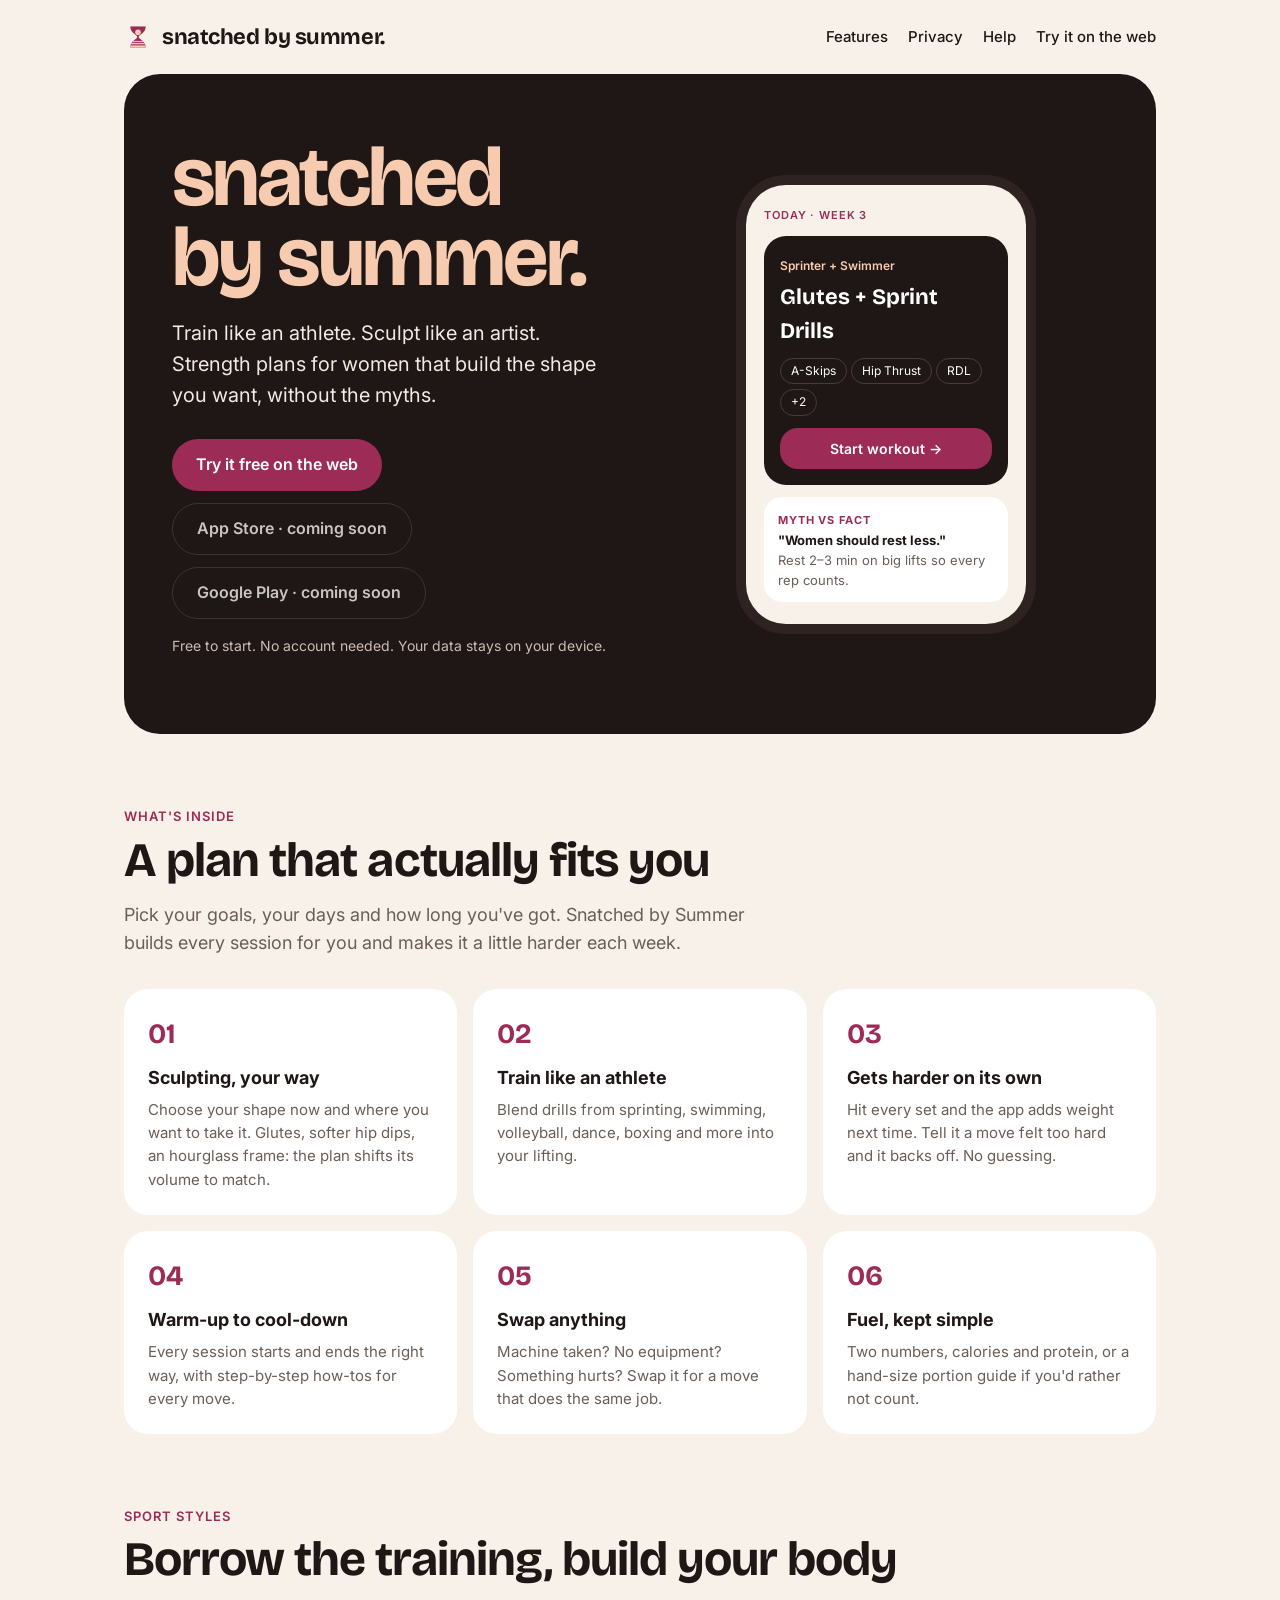
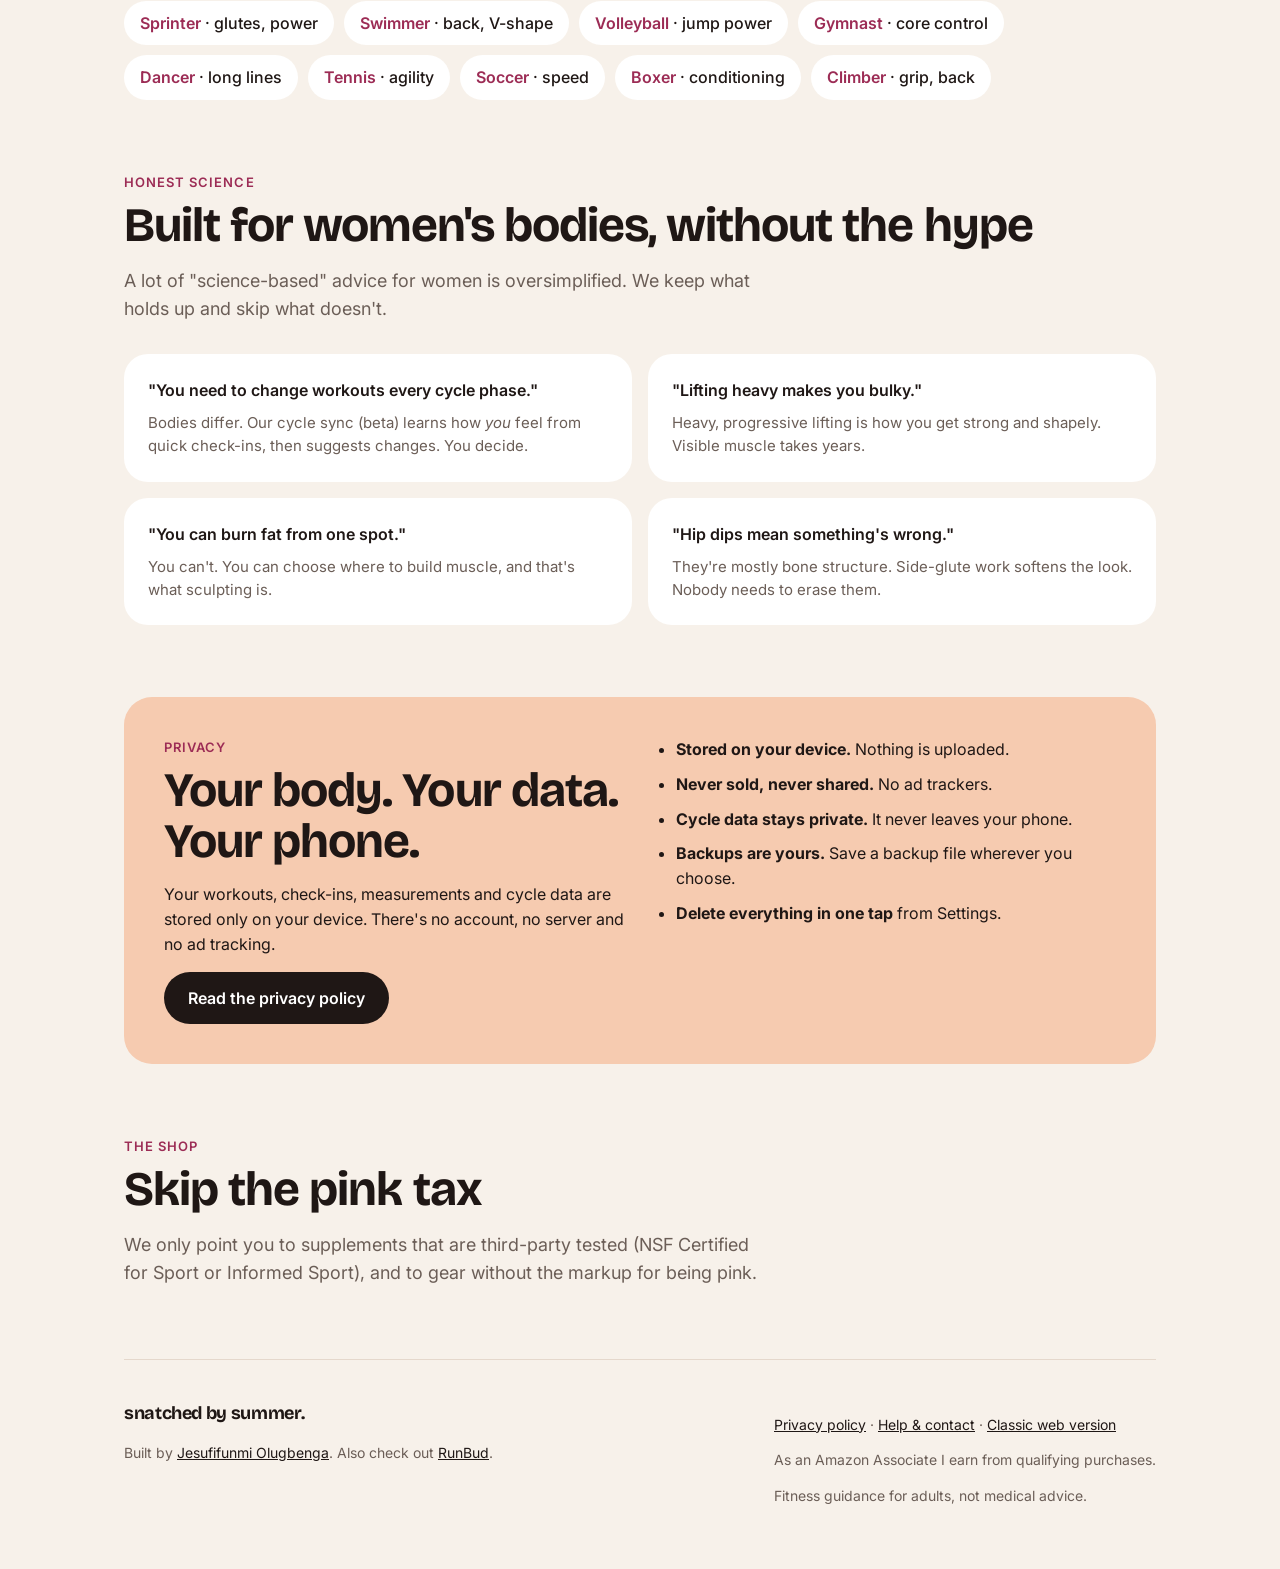
==== commit 611def59: "Add logo and favicon Co-Authored-By: Claude Opus 5.5 <noreply@anthropic.com> Claude-Session: https:/" ====
--- a/index.html
+++ b/index.html
@@ -11,13 +11,14 @@
 <link rel="preconnect" href="https://fonts.googleapis.com">
 <link rel="preconnect" href="https://fonts.gstatic.com" crossorigin>
 <link href="https://fonts.googleapis.com/css2?family=Bricolage+Grotesque:opsz,wght@12..96,700&family=Inter:wght@400;500;600&display=swap" rel="stylesheet">
+<link rel="icon" href="favicon.png">
 <link rel="stylesheet" href="styles.css">
 </head>
 <body>
 <a class="skip" href="#main">Skip to content</a>
 <div class="wrap">
   <header class="nav">
-    <a class="brand" href="./">snatched by summer.</a>
+    <a class="brand" href="./" style="display:inline-flex;align-items:center;gap:10px"><img src="logo-mark.svg" alt="" width="28" height="28">snatched by summer.</a>
     <nav class="nav-links" aria-label="Main">
       <a href="#features">Features</a>
       <a href="#privacy">Privacy</a>
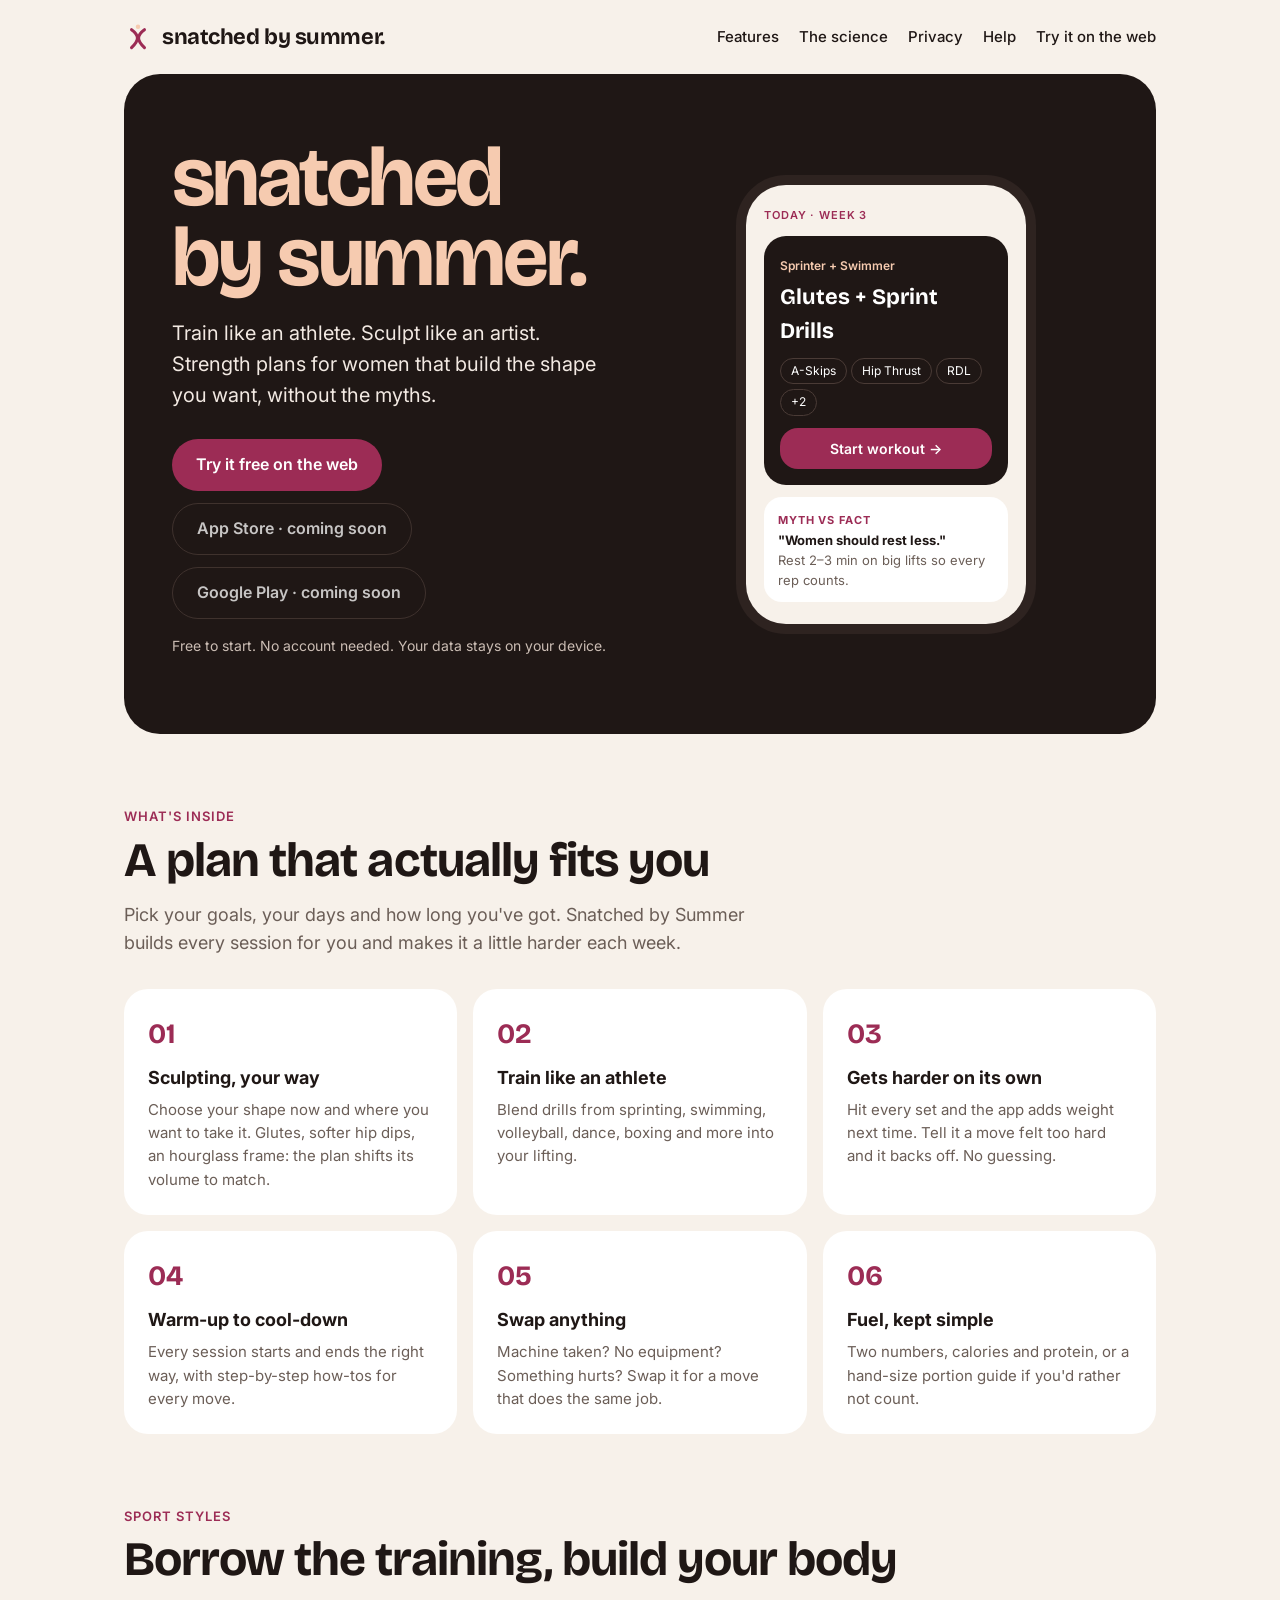
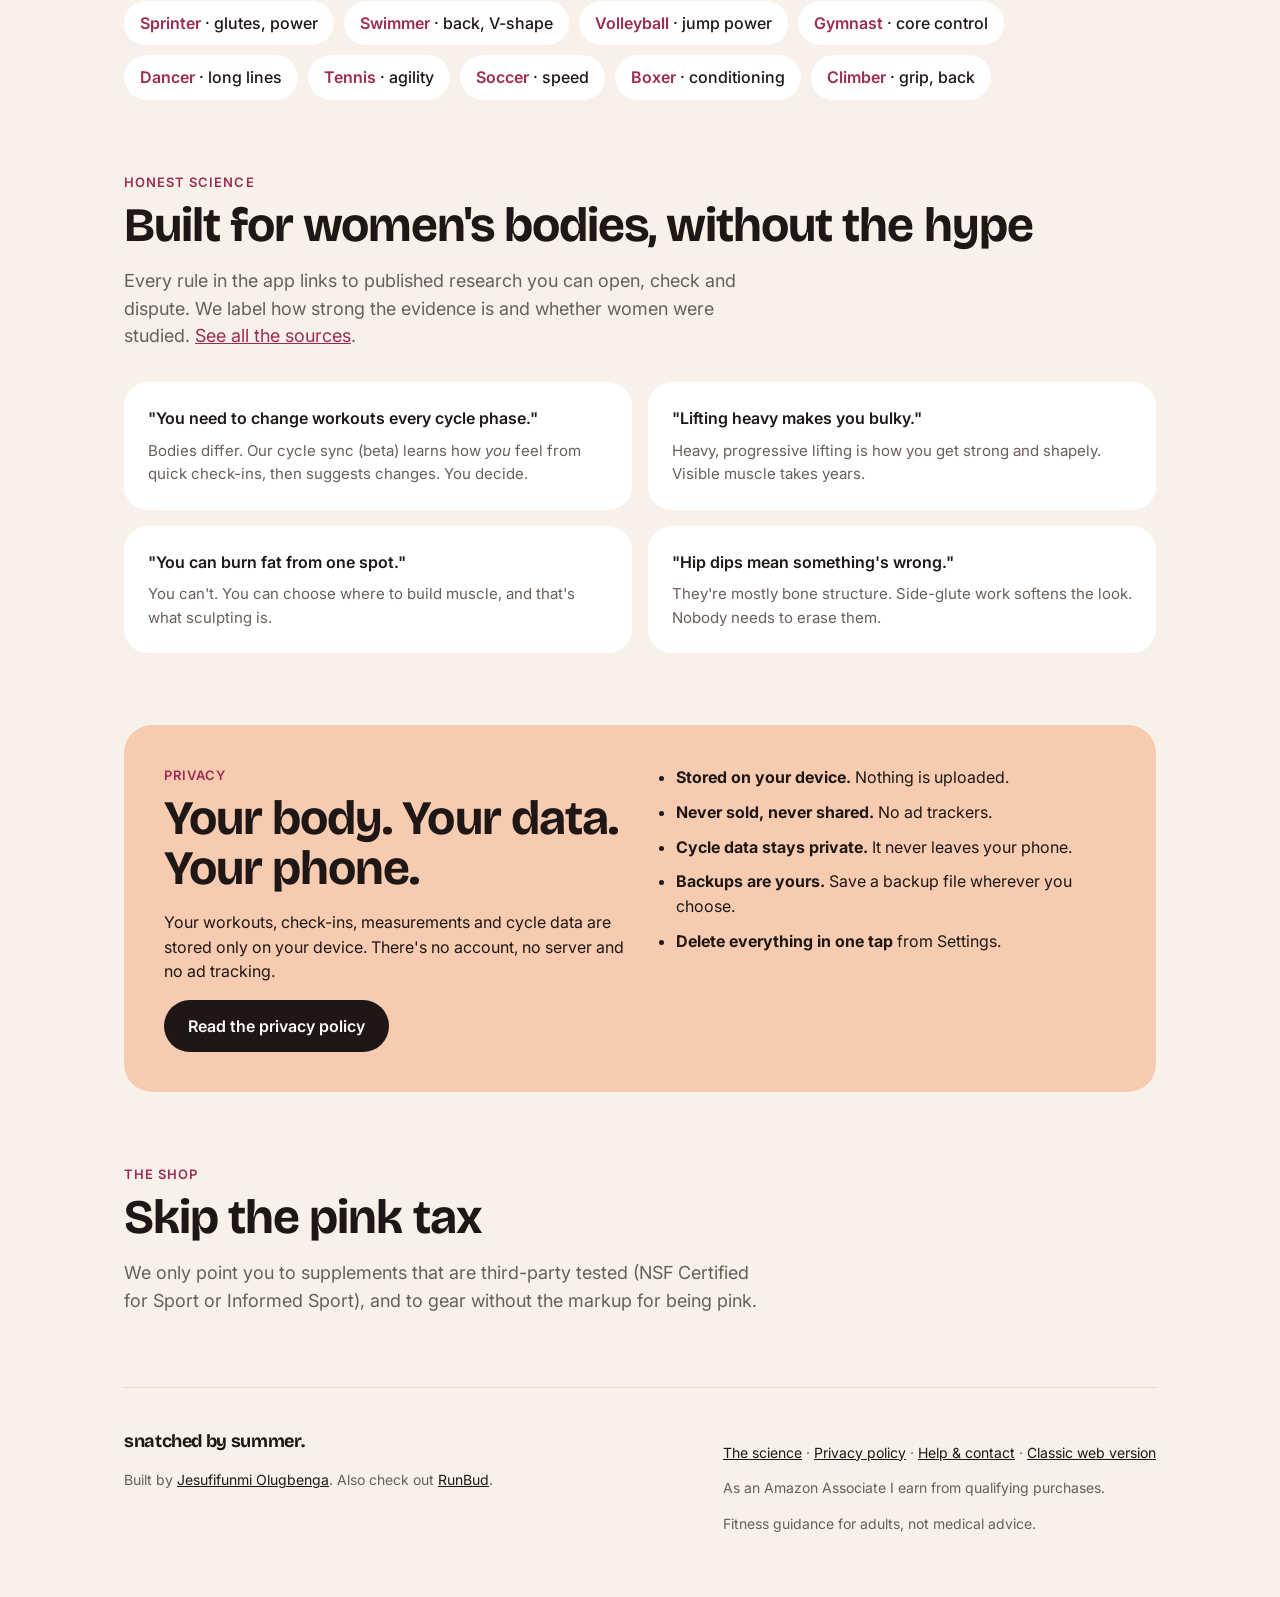
==== commit 01022304: "Add science page, dispute issue template, new logo Co-Authored-By: Claude Opus 5.5 <noreply@anthropi" ====
--- a/index.html
+++ b/index.html
@@ -21,6 +21,7 @@
     <a class="brand" href="./" style="display:inline-flex;align-items:center;gap:10px"><img src="logo-mark.svg" alt="" width="28" height="28">snatched by summer.</a>
     <nav class="nav-links" aria-label="Main">
       <a href="#features">Features</a>
+      <a href="evidence.html">The science</a>
       <a href="#privacy">Privacy</a>
       <a href="support.html">Help</a>
       <a href="app/">Try it on the web</a>
@@ -84,7 +85,7 @@
     <section aria-labelledby="m-h">
       <p class="kicker">Honest science</p>
       <h2 id="m-h">Built for women's bodies, without the hype</h2>
-      <p class="intro">A lot of "science-based" advice for women is oversimplified. We keep what holds up and skip what doesn't.</p>
+      <p class="intro">Every rule in the app links to published research you can open, check and dispute. We label how strong the evidence is and whether women were studied. <a href="evidence.html">See all the sources</a>.</p>
       <div class="myths">
         <div class="myth"><q>You need to change workouts every cycle phase.</q><p>Bodies differ. Our cycle sync (beta) learns how <em>you</em> feel from quick check-ins, then suggests changes. You decide.</p></div>
         <div class="myth"><q>Lifting heavy makes you bulky.</q><p>Heavy, progressive lifting is how you get strong and shapely. Visible muscle takes years.</p></div>
@@ -125,7 +126,7 @@
         <p>Built by <a href="https://www.linkedin.com/in/jesufifunmi-olugbenga/" target="_blank" rel="noopener">Jesufifunmi Olugbenga</a>. Also check out <a href="https://apps.apple.com/us/app/runbudapp/id6748336230" target="_blank" rel="noopener">RunBud</a>.</p>
       </div>
       <div>
-        <p><a href="privacy.html">Privacy policy</a> · <a href="support.html">Help &amp; contact</a> · <a href="classic/">Classic web version</a></p>
+        <p><a href="evidence.html">The science</a> · <a href="privacy.html">Privacy policy</a> · <a href="support.html">Help &amp; contact</a> · <a href="classic/">Classic web version</a></p>
         <p>As an Amazon Associate I earn from qualifying purchases.</p>
         <p>Fitness guidance for adults, not medical advice.</p>
       </div>
